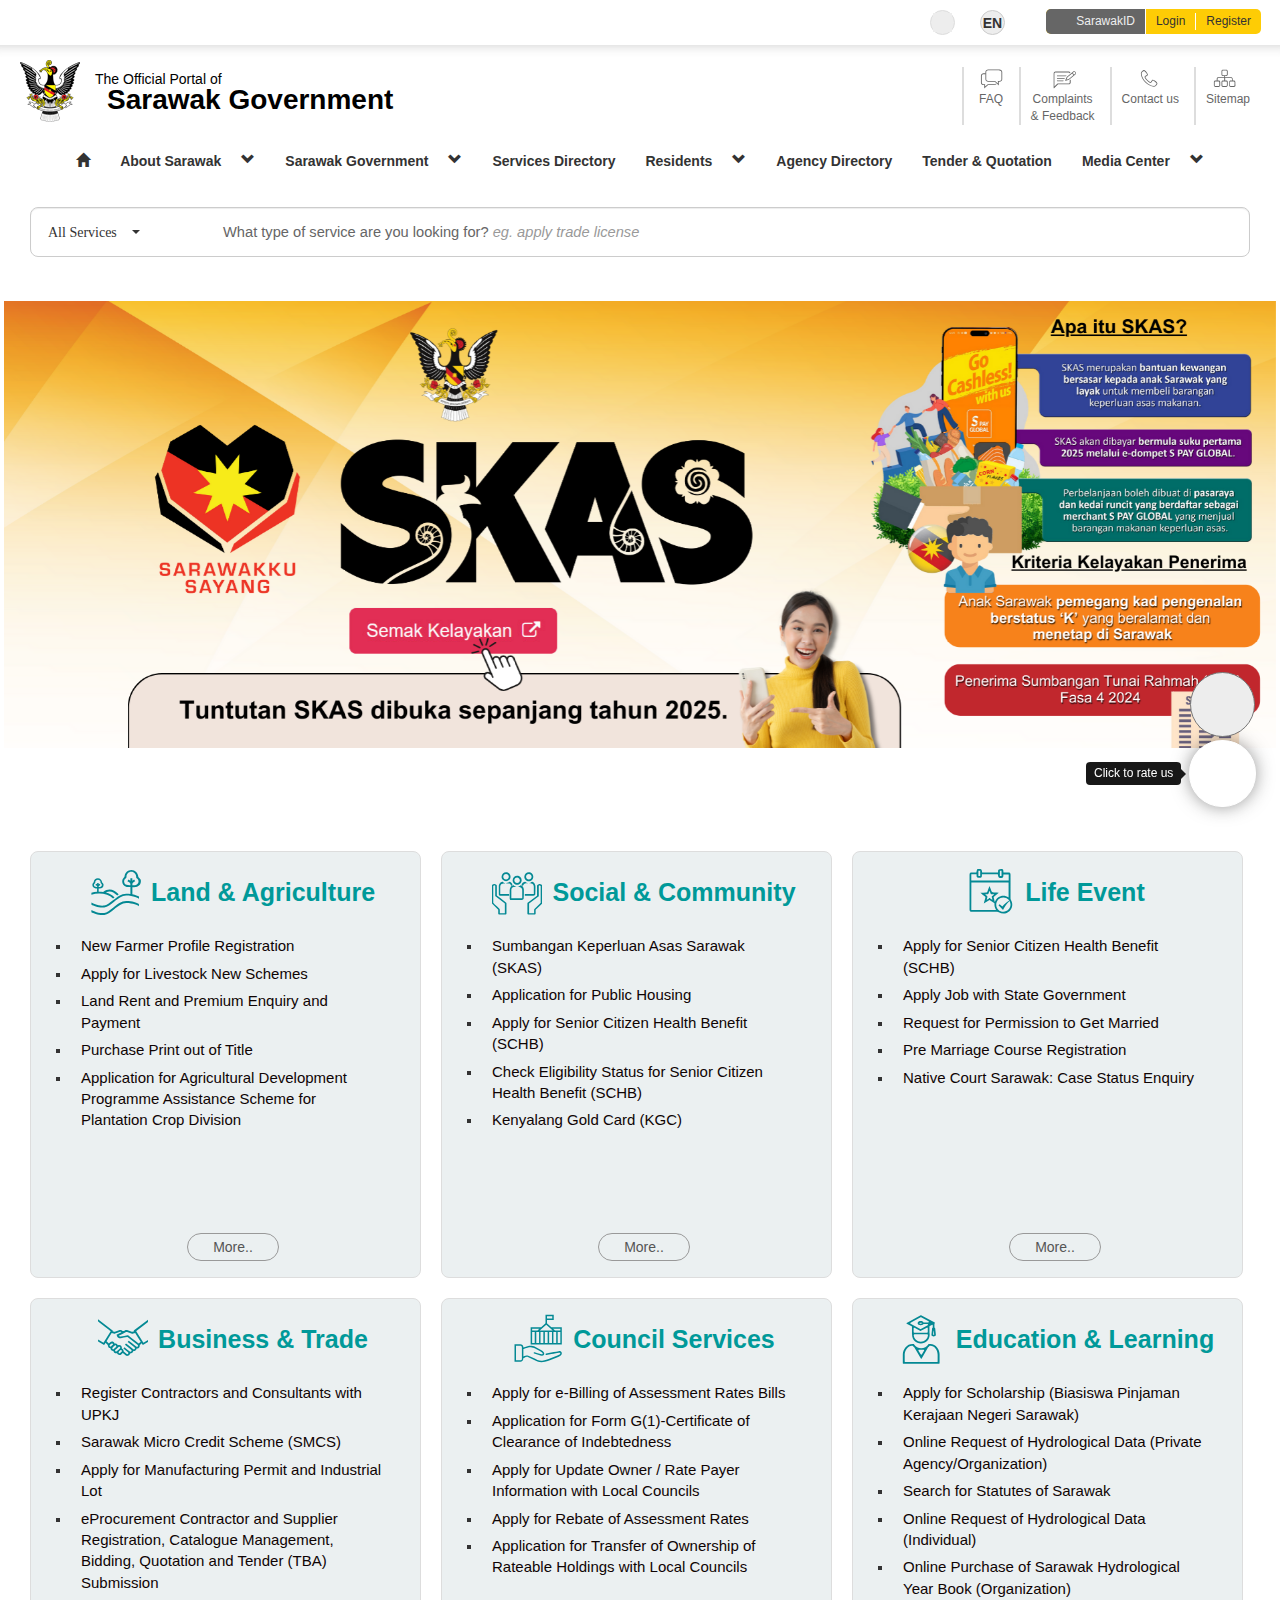
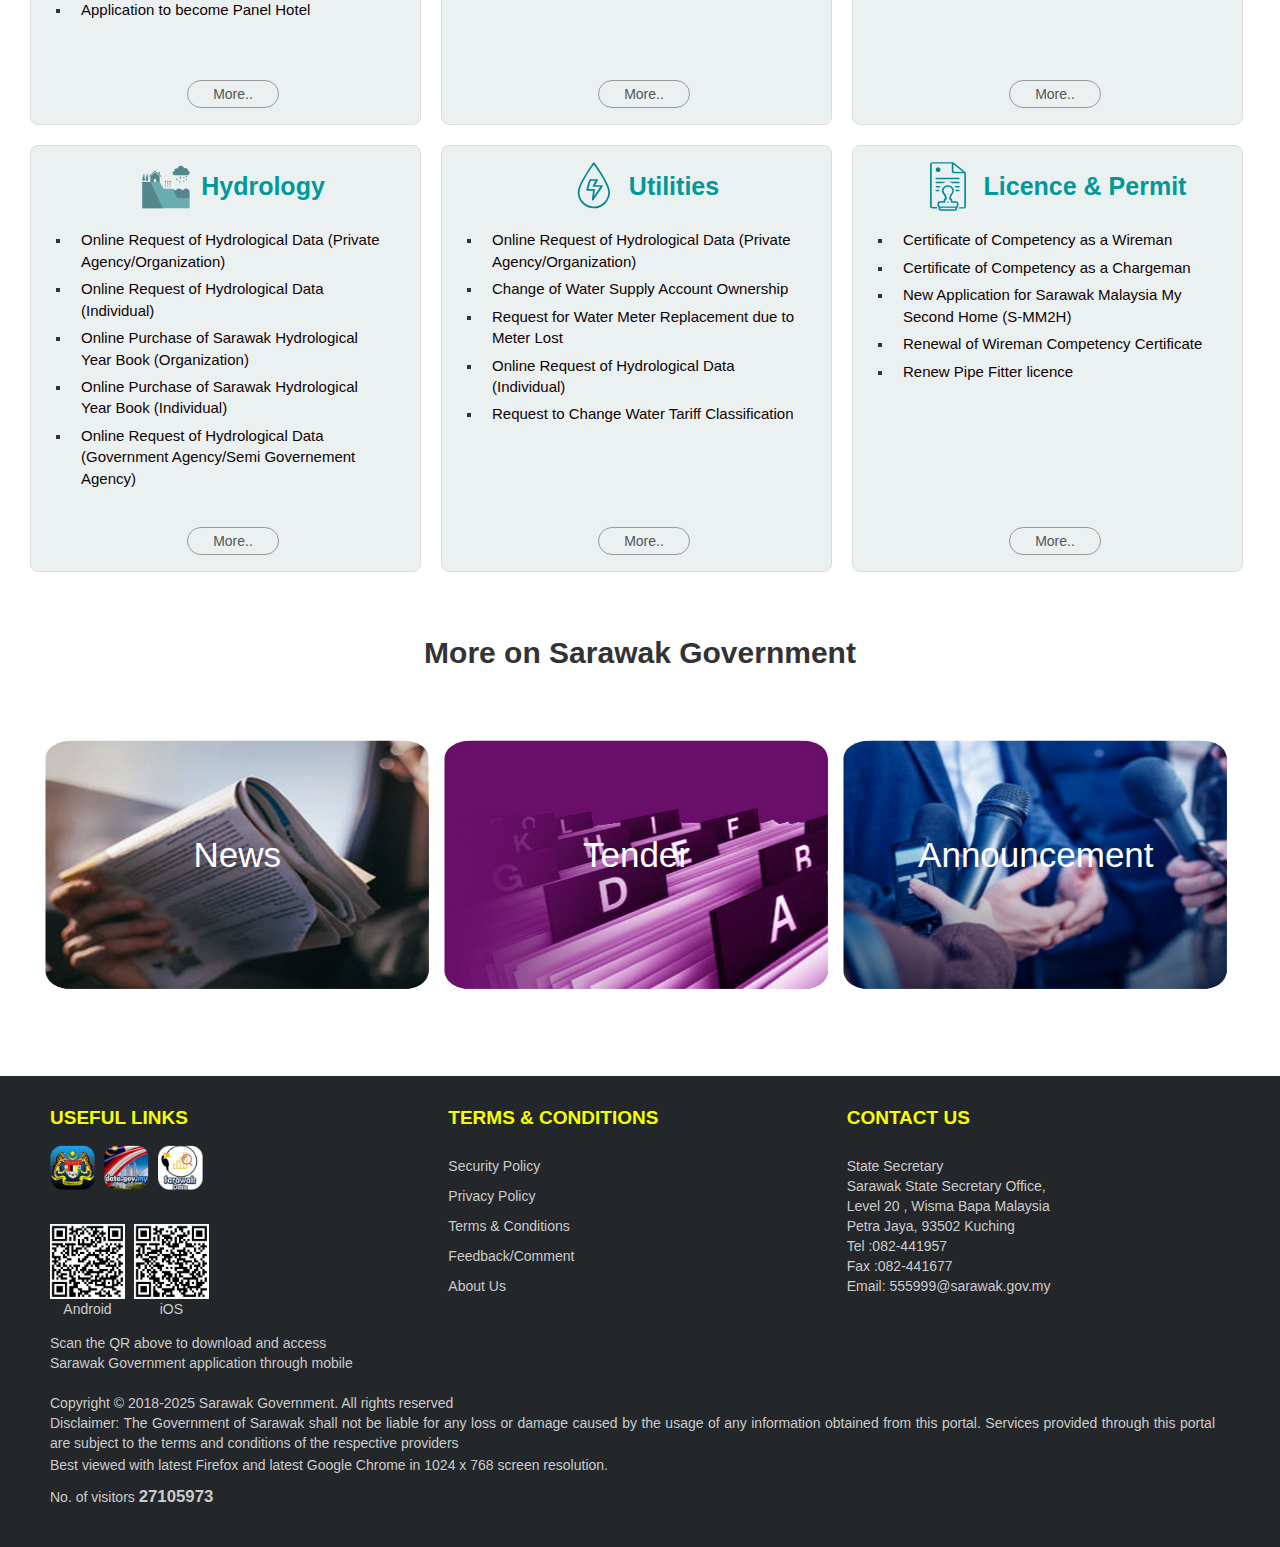
==== index.html @ d6923dab "Update index.html" ====
<!DOCTYPE html PUBLIC "-//W3C//DTD XHTML 1.0 Strict//EN" "http://www.w3.org/TR/xhtml1/DTD/xhtml1-strict.dtd">
<!-- saved from url=(0027)https://www.sarawak.gov.my/ -->
<html xmlns="http://www.w3.org/1999/xhtml" xml:lang="en_GB" lang="en_GB">

<head>
	<meta http-equiv="Content-Type" content="text/html; charset=UTF-8">
	<style type="text/css" media="print">
		.dropShadow {
			visibility: hidden;
		}
	</style>
	<script charset="utf-8" src="./skas_files/56316ef15c97a79880c3.js.download"
		crossorigin="anonymous"></script>
</head>

<body cz-shortcut-listen="true" data-new-gr-c-s-check-loaded="14.1216.0" data-gr-ext-installed=""><input type="hidden"
		value="en_GB" id="language_chat">


	<link rel="stylesheet" type="text/css" id="seg-dark-mode" href="https://www.sarawak.gov.my/">


	<meta name="viewport" content="width=device-width, initial-scale=1.0">
	<meta name="description"
		content="Sarawak Government Official Portal is a single gateway to access the Sarawak State Government information and the online services provided by the Sarawak State Government.">
	<meta name="title" content="The Official Portal of the Sarawak Government">
	<link rel="stylesheet" href="https://maxcdn.bootstrapcdn.com/bootstrap/3.4.1/css/bootstrap.min.css">
	<link rel="stylesheet" href="./skas_files/glyphicons.css">
	<link rel="stylesheet" href="./skas_files/glyphicons.css">
	<link rel="stylesheet" href="./skas_files/flaticon.css">
	<link rel="stylesheet" href="./skas_files/font-awesome.min.css">
	<link rel="SHORTCUT ICON" href="https://www.sarawak.gov.my/media/images/Banner/sarawak_crest_icon.ico">
	<title>The Official Portal of the Sarawak Government</title>
	<script type="text/javascript" crossorigin="anonymous" async=""
		src="./skas_files/index.js.download"></script>
	<script type="text/javascript"
		src="./skas_files/jquery-1.11.1.min.js.download"></script>
	<!--<script type="text/javascript" src="/moonlight/plugin/jquery/jquery-migrate-1.2.1.js"></script>-->

	<script>
		/* (function($) {
			$.fn.customFadeIn = function(speed, callback) {
				$(this).fadeIn(speed, function() {
					if(!$.support.opacity)
						$(this).get(0).style.removeAttribute('filter');
					if(callback != undefined)
						callback();
				});
			};
			$.fn.customFadeOut = function(speed, callback) {
				$(this).fadeOut(speed, function() {
					if(!$.support.opacity)
						$(this).get(0).style.removeAttribute('filter');
					if(callback != undefined)
						callback();
				});
			};
			$.fn.customFadeTo = function(speed,to,callback) {
				return this.animate({opacity: to}, speed, function() {
					if (to == 1 && jQuery.browser.msie)
						this.style.removeAttribute('filter');
					if (jQuery.isFunction(callback))
						callback();
				});
			};
		})(jQuery); */

		// Limit scope pollution from any deprecated API
		(function () {

			var matched, browser;

			// Use of jQuery.browser is frowned upon.
			// More details: http://api.jquery.com/jQuery.browser
			// jQuery.uaMatch maintained for back-compat
			jQuery.uaMatch = function (ua) {
				ua = ua.toLowerCase();

				var match = /(chrome)[ \/]([\w.]+)/.exec(ua) ||
					/(webkit)[ \/]([\w.]+)/.exec(ua) ||
					/(opera)(?:.*version|)[ \/]([\w.]+)/.exec(ua) ||
					/(msie) ([\w.]+)/.exec(ua) ||
					ua.indexOf("compatible") < 0 && /(mozilla)(?:.*? rv:([\w.]+)|)/.exec(ua) ||
					[];

				return {
					browser: match[1] || "",
					version: match[2] || "0"
				};
			};

			matched = jQuery.uaMatch(navigator.userAgent);
			browser = {};

			if (matched.browser) {
				browser[matched.browser] = true;
				browser.version = matched.version;
			}

			// Chrome is Webkit, but Webkit is also Safari.
			if (browser.chrome) {
				browser.webkit = true;
			} else if (browser.webkit) {
				browser.safari = true;
			}

			jQuery.browser = browser;

			jQuery.fn.live = function (types, data, fn) {
				// if ( oldLive ) {
				// return oldLive.apply( this, arguments );
				// }
				jQuery(this.context).on(types, this.selector, data, fn);
				return this;
			};

			jQuery.fn.toggle = function (fn, fn2) {

				// Don't mess with animation or css toggles
				if (!jQuery.isFunction(fn) || !jQuery.isFunction(fn2)) {
					return oldToggle.apply(this, arguments);
				}
				// migrateWarn("jQuery.fn.toggle(handler, handler...) is deprecated");

				// Save reference to arguments for access in closure
				var args = arguments,
					guid = fn.guid || jQuery.guid++,
					i = 0,
					toggler = function (event) {
						// Figure out which function to execute
						var lastToggle = (jQuery._data(this, "lastToggle" + fn.guid) || 0) % i;
						jQuery._data(this, "lastToggle" + fn.guid, lastToggle + 1);

						// Make sure that clicks stop
						event.preventDefault();

						// and execute the function
						return args[lastToggle].apply(this, arguments) || false;
					};

				// link all the functions, so any of them can unbind this click handler
				toggler.guid = guid;
				while (i < args.length) {
					args[i++].guid = guid;
				}

				return this.click(toggler);
			};

			$.fn.customFadeIn = function (speed, callback) {
				$(this).fadeIn(speed, function () {
					if (!$.support.opacity)
						$(this).get(0).style.removeAttribute('filter');
					if (callback != undefined)
						callback();
				});
			};
			$.fn.customFadeOut = function (speed, callback) {
				$(this).fadeOut(speed, function () {
					if (!$.support.opacity)
						$(this).get(0).style.removeAttribute('filter');
					if (callback != undefined)
						callback();
				});
			};
			$.fn.customFadeTo = function (speed, to, callback) {
				return this.animate({ opacity: to }, speed, function () {
					if (to == 1 && jQuery.browser.msie)
						this.style.removeAttribute('filter');
					if (jQuery.isFunction(callback))
						callback();
				});
			};


		})();


	</script>
	<link rel="stylesheet" type="text/css"
		href="./skas_files/bootstrap.min.css">
	<script type="text/javascript"
		src="./skas_files/bootstrap.min.js.download"></script>

	<link rel="stylesheet" type="text/css" href="./skas_files/share.css">
	<link rel="stylesheet" type="text/css" href="./skas_files/share_color.css">
	<link rel="stylesheet" type="text/css" href="./skas_files/module.css">
	<link rel="stylesheet" type="text/css"
		href="./skas_files/module_color.css">
	<script language="javascript" type="text/javascript"
		src="./skas_files/moonlight.js.download"></script>
	<link rel="stylesheet" href="./skas_files/jquery.ui.all.css">
	<script src="./skas_files/jquery.ui.core.js.download"></script>
	<script src="./skas_files/jquery.ui.widget.js.download"></script>
	<link rel="stylesheet" href="./skas_files/dhtmlwindow.css" type="text/css">
	<script type="text/javascript"
		src="./skas_files/dhtmlwindow.js.download"></script>
	<div id="dhtmlwindowholder"><span style="display:none">.</span></div>
	<script type="text/javascript"
		src="./skas_files/iscroll.js.download"></script>




	<style type="text/css" media="all">
		#wrapper {
			position: absolute;
			z-index: 1;
			top: 0px;
			bottom: 0px;
			left: 0;
			width: 100%;
			background: #aaa;
			overflow: auto;
			height: 100%;
		}

		#scroller {
			position: absolute;
			z-index: 1;
			/*-webkit-touch-callout:none;*/
			-webkit-tap-highlight-color: rgba(0, 0, 0, 0);
			width: 100%;
			padding: 0;
		}
	</style>


	<script language="javascript">
		dhtmlwindow.imagefiles[0] = "/moonlight/plugin/dhtmlwindow/windowfiles/vista_min.gif";
		dhtmlwindow.imagefiles[1] = "/moonlight/plugin/dhtmlwindow/windowfiles/vista_close.gif";
		dhtmlwindow.imagefiles[2] = "/moonlight/plugin/dhtmlwindow/windowfiles/vista_restore.gif";
		dhtmlwindow.imagefiles[3] = "/moonlight/plugin/dhtmlwindow/windowfiles/resize.gif";
		dhtmlwindow.imagefiles[4] = "/moonlight/plugin/dhtmlwindow/windowfiles/vista_min_highlight.gif";
		dhtmlwindow.imagefiles[5] = "/moonlight/plugin/dhtmlwindow/windowfiles/vista_close_highlight.gif";
		dhtmlwindow.imagefiles[6] = "/moonlight/plugin/dhtmlwindow/windowfiles/vista_restore_highlight.gif";


		// Add by Hii Ding Chen on 5/7/2011 to customise own onclose function
		function dhtml_close() { };

		function openNewDhtmlWindow(pURL_or_DivID, pTitle, pWidth, pHeight, pSetting, pWinType) {
			var vWinName = unescape(pTitle);
			pWidth = (pWidth == "") ? '600' : pWidth;
			pHeight = (pHeight == "") ? '200' : pHeight;
			pWinType = (pWinType == "") ? 'iframe' : pWinType;
			pSetting = (pSetting == "") ? 'width=' + pWidth + 'px,height=' + pHeight + 'px,left=200px,top=80px,resize=1,scrolling=1' : pSetting;
			mydhtmlwin = dhtmlwindow.open(vWinName, pWinType, pURL_or_DivID, pTitle, pSetting);
			mydhtmlwin.isResize(true);
			mydhtmlwin.isScrolling(true);
			mydhtmlwin.setSize(pWidth, pHeight);
			mydhtmlwin.moveTo('middle', 'middle');
			mydhtmlwin.onclose = function () {

				if (isFunction(dhtml_close)) {
					// Modified by Hii Ding Chen on 20-July-2012 to cancel the closing process
					result = dhtml_close();
					if (result === false) {
						return result;
					}
				}
				if (isFunction(grayOut)) {
					grayOut(false);
				}
				return 1;
			}

			// Add by Hii Ding Chen on 09-March-2012 to resize the gray out background when the window is resized.
			window.onresize = function () {
				if (isFunction(resizeDarkScreen)) {
					resizeDarkScreen();
				}
			}

			switch (pWinType.toLowerCase()) {
				case 'div':
					mydhtmlwin.onclose = function () {
						if (isFunction(dhtml_close)) {
							result = dhtml_close();
							if (result === false) {
								return result;
							}
						}
						if (isFunction(grayOut)) {
							grayOut(false);
						}
						originalDiv = document.getElementById(pURL_or_DivID);
						originalDiv.innerHTML = originalDiv.defaultHTML;

						switch (originalDiv.defaultStyleDisplayStatus) {
							case '':
								showItSimple(pURL_or_DivID);
								break;
							case 'block':
								showItSimple(pURL_or_DivID);
								break;
							case 'none':
								hideItSimple(pURL_or_DivID);
								break;
						}
						//showItSimple(pURL_or_DivID);
						return true;
					}
					break;
			}

			grayOut(true);
			//return mydhtmlwin;
		}

		function isFunction(a) {
			return typeof a == 'function';
		}
	</script>

	<!--
  ~ jquery.mb.components
  ~ Copyright (c) 2001-2010. Matteo Bicocchi (Pupunzi); Open lab srl, Firenze - Italy
  ~ email: info@pupunzi.com
  ~ site: http://pupunzi.com
  ~
  ~ Licences: MIT, GPL
  ~ http://www.opensource.org/licenses/mit-license.php
  ~ http://www.gnu.org/licenses/gpl.html
  -->

	<script type="text/javascript"
		src="./skas_files/jquery.timers.js.download"></script>
	<script type="text/javascript"
		src="./skas_files/jquery.dropshadow.js.download"></script>
	<script type="text/javascript"
		src="./skas_files/mbTooltip.js.download"></script>
	<link rel="stylesheet" type="text/css"
		href="./skas_files/mbTooltip.min.css" title="style1" media="screen">
	<script>
		function init_jquery_mb_tooltip() {
			if ($("[tips]").mbTooltip) {
				$("[tips]").mbTooltip({ // also $([domElement]).mbTooltip  >>  in this case only children element are involved
					opacity: 1,       //opacity
					wait: 1,           //before show
					imgPath: "/moonlight/plugin/jquery.mb.tooltip.1.6/images/",
					anchor: "parent", //"mouse", //"parent"  you can ancor the tooltip to the mouse position or at the bottom of the element
					timePerWord: 1000,
					mb_fade: 0,
					shadowLeft: 0,
					shadowTop: 0
				});
			}
		}
		$(document).ready(function () {
			init_jquery_mb_tooltip();
		});
	</script>
	<script language="javascript">
		var HTTP_PATH = "https://www.sarawak.gov.my/web/";
	</script>
	<script src="./skas_files/module.js.download"></script>
	<script language="javascript" type="text/javascript">
		function handleKeyPress(ptype, event) {
			//alert(ptype);
			var keyCode = event.keyCode ? event.keyCode : event.which ? event.which : event.charCode;
			switch (keyCode) {

			}
		}
	</script>

	<script language="javascript" type="text/javascript">
		function handleOnClick(pFieldName) {
			switch (pFieldName) {

			}
		}
	</script>

	<script language="javascript" type="text/javascript">
		function handleDateField(pDiv) {
			if (document.getElementById(pDiv)) {
				if (document.getElementById(pDiv).onclick) {
					document.getElementById(pDiv).onclick();
				} else {
					document.getElementById(pDiv).click()
				}
				if (document.getElementById(pDiv).value != '') {

				}
			}
		}
		function clearDateField(pFieldID) {
			if (document.getElementById(pFieldID)) {
				document.getElementById(pFieldID).value = '';
				hideItSimple(pFieldID + '_clear');
			}
			if (window.afterDateSelected) {
				y = m = d = e = '';
				gdCtrl = document.getElementById(pFieldID);
				afterDateSelected(y, m, d, e, gdCtrl);
			}
		}
	</script>
	<div style="clear:both;display:none;"></div>


	<!-- Global site tag (gtag.js) - Google Analytics -->
	<script async="" src="./skas_files/js"></script>
	<script>
		window.dataLayer = window.dataLayer || [];
		function gtag() { dataLayer.push(arguments); }
		gtag('js', new Date());

		gtag('config', 'G-5N615D10J2');
	</script>


	<!--<script type="text/javascript" src="/moonlight/plugin/jquery-fancybox/fancybox/jquery.mousewheel-3.0.4.pack.js"></script>-->

	<script type="text/javascript"
		src="./skas_files/jquery.fancybox-1.3.4.pack.js.download"></script>
	<link rel="stylesheet" type="text/css"
		href="./skas_files/jquery.fancybox-1.3.4.css" media="screen">
	<script type="text/javascript">
		$(document).ready(function () {
			$("a[rel=lightbox]").fancybox({
				'type': 'image',
				'transitionIn': 'elastic',
				'transitionOut': 'none',
				'titlePosition': 'inside',
				'titleFormat': function (title, currentArray, currentIndex, currentOpts) {
					if (title == '') {
						return '';
					} else {
						return '<span id="fancybox-title-inside">' + title + '</span>';
					}
				}
			});
		});
	</script>
	<script type="text/javascript"
		src="./skas_files/flowplayer-3.2.4.min.js.download"></script>
	<script>
		function initFlowPlayerAdvance(playerId) {
			flowplayer(playerId, "/moonlight/plugin/flowplayer/flowplayer-3.2.5.swf", {
				clip: {
					autoPlay: false,
					autoBuffering: false
				}
			});
		}

		function initFlowPlayerSimple(playerId) {
			flowplayer(playerId, "/moonlight/plugin/flowplayer/flowplayer-3.2.5.swf", {
				clip: {
					autoPlay: false,
					autoBuffering: false
				},
				plugins: {
					controls: {

						url: '/moonlight/plugin/flowplayer/flowplayer.controls-3.2.3.swf',
						/* you may want to remove the gradient */
						// backgroundGradient: 'none',

						// these buttons are visible
						all: false,
						scrubber: true,
						play: true,
						mute: true,
						fullscreen: true,

						// custom colors
						// bufferColor: '#333333',
						// progressColor: '#cc0000',
						// buttonColor: '#cc0000',
						// buttonOverColor: '#ff0000',

						// tooltip background color (since 3.1.0)
						// tooltipColor: '#cc0000',

						// custom dimension
						// height: 25,
						// width: 400,

						// setup auto hide
						autoHide: 'always'

						// a little more styling
						// width: '80%',
						// bottom: 5,
						// left: '50%',
						// borderRadius: 15
					}
				}

			});
		}

		function initFlowPlayerAudio(playerId) {

			flowplayer(playerId, "/moonlight/plugin/flowplayer/flowplayer-3.2.5.swf", {
				clip: {
					autoPlay: false,
					autoBuffering: false,
					provider: "audio"
				},

				plugins: {
					audio: { url: '/moonlight/plugin/flowplayer/flowplayer.audio-3.2.2.swf' },
					controls: {
						url: '/moonlight/plugin/flowplayer/flowplayer.controls-3.2.3.swf',
						all: false,
						scrubber: true,
						play: true,
						mute: true,
						fullscreen: true,
						autoHide: false
					}
				}
			});

		}
	</script>
	<link rel="stylesheet" type="text/css" href="./skas_files/responsive.css">
	<!--<script src="https://cdnjs.cloudflare.com/ajax/libs/jquery.transit/0.9.12/jquery.transit.min.js"></script>-->
	<script async="" src="./skas_files/transit.js.download"></script>
	<script async="" type="text/javascript"
		src="./skas_files/service_sarawak_plugin"></script>
	<script type="text/javascript" language="javascript">
		$(document).ready(function () {
			init_change_tab();
			/*Collapse*/
			vC = 1;
			vTotal = $(".col2 div .content").length;
			$(".col2 div .content").each(function () {
				if (vC > 1 && vC < vTotal) { //if 1st and last matched
					/* slide up the content if display is set to none by czwong */
					if ($(this).css('display') == "none") {
						$(this).slideUp('fast');
					}
				}
				vC++;
			});

			/*register onclick function to toggle expand/collapse*/
			vC = 1;
			vTotal = $(".col2 div .title").length;
			$(".col2 div .title").each(function () {
				$(this).css('cursor', 'pointer'); //move to css
				if (vC > 1 && vC < vTotal) { //if 1st and last matched

					/* Start modified by czwong to slideDown first if the content is hide */
					if ($(this).parent().find('.content').css('display') == 'none') {
						$(this).toggle(
							function () {
								$(this).parent().find('.content').slideDown('fast');
							},
							function () {
								$(this).parent().find('.content').slideUp('fast');
							}
						);
					} else {
						$(this).toggle(
							function () {
								$(this).parent().find('.content').slideUp('fast');
							},
							function () {
								$(this).parent().find('.content').slideDown('fast');
							}
						);
					}
					/* End modified by czwong to slideDown first if the content is hide */
				} else {

					/* Start modified by czwong to slideDown first if the content is hide */
					if ($(this).parent().find('.content').css('display') == 'none') {
						$(this).toggle(
							function () {
								$(this).parent().find('.content').slideDown('fast');
							},
							function () {
								$(this).parent().find('.content').slideUp('fast');
							}
						);
					} else {
						$(this).toggle(
							function () {
								$(this).parent().find('.content').slideUp('fast');
							},
							function () {
								$(this).parent().find('.content').slideDown('fast');
							}
						);
					}
					/* End modified by czwong to slideDown first if the content is hide */
				}
				vC++;
			});

			/*slide animation*/
			function slideanimation(height) {
				if (!height) {
					// default 700
					height = 850;
				}
				// hardcode //
				height = 600;

				/*$(".slideanim").each(function(){
				  var pos = $(this).offset().top;
				  height1=height+200;
				  //default 600
				  var winTop = $(window).scrollTop();
					if (pos > winTop + height1) {
					  $(this).removeClass("slide");
					}
				});*/
				/**********************************************/
				if (!navigator.userAgent.match(/(Android|iPod|iPhone|iPad|BlackBerry|IEMobile|Opera Mini)/) || $('body[data-responsive="0"]').length > 0) {
					var $animationEasing = 'easeOutSine';
					var $animationDuration = '650';

					$('.heading-line').each(function (i) {
						var pos = $(this).offset().top;
						//default 600
						var winTop = $(window).scrollTop();
						if (pos < winTop + height) {
							$(this).find('> div').delay(i * 70).transition({
								'y': '0px'
							}, $animationDuration, $animationEasing);
						}

					});

					$(this).addClass('animated-in');

				} else {
					$('.heading-line').each(function (i) {
						$(this).find('> div').transition({
							'y': '0px'
						}, $animationDuration, $animationEasing);
					});
				}
				/**********************************************/
				$(".slideanim").each(function () {
					var pos = $(this).offset().top;
					//default 600
					var winTop = $(window).scrollTop();
					if (pos < winTop + height) {
						$(this).addClass("slide");
					}
				});
			}
			slideanimation(800);
			$(window).scroll(function () {
				slideanimation();
			});



			if (getCookie('seg_dark_mode') != '') {


				document.querySelector("link[id='seg-dark-mode']").href = "https://www.sarawak.gov.my/web/web/web/dark.css";

			}




		})


	</script>

	<!-- Google tag (gtag.js) -->
	<script src="./skas_files/js(1)"></script>
	<script>
		if (!window.dataLayer || !window.dataLayer.filter(item => (item[0] == 'config' && item[1] == 'G-KBFGR823Q6')).length) {

			window.dataLayer = window.dataLayer || [];
			function gtag() { dataLayer.push(arguments); }
			gtag('js', new Date());

			gtag('config', 'G-KBFGR823Q6');

			window.analyticsInitiated = true;
		}
	</script>


	<style>
		.nectar-split-heading .heading-line {
			display: block;
			overflow: hidden;
			position: relative
		}

		.nectar-split-heading .heading-line>div {
			display: block;
			transform: translateY(200%);
			-webkit-transform: translateY(200%)
		}

		/****************temp****************/

		.width-control {
			max-width: 1280px;
			margin: 0 auto;
			padding: 0 25px;
		}

		.displayNone {
			display: none !important;
		}

		/*topheader*/
		.topheader {
			display: none;
			margin-bottom: 15px;
		}

		.topheader-left {
			flex-grow: 1;
		}

		.topheader-right {
			display: -webkit-box;
			/* OLD - iOS 6-, Safari 3.1-6 */
			display: -moz-box;
			/* OLD - Firefox 19- (buggy but mostly works) */
			display: -ms-flexbox;
			/* TWEENER - IE 10 */
			display: -webkit-flex;
			/* NEW - Chrome */
			display: flex;
		}

		#language .form-inline {
			margin: 0;
		}

		#language a {
			/*text-decoration:underline;*/
			padding: 0 5px;
			font-family: Arial;
			font-weight: Normal;
			font-size: 13px;
			Color: #66666;
		}

		#language a.selected {
			font-family: Arial;
			font-weight: Bold;
			font-size: 13px;
			color: #000000;
		}

		#sarawak-id-banner {
			background: #333;
			padding: 0px 10px 4px 10px;
			border-radius: 2px;
			margin-left: 5px;
		}

		#sarawak-id-banner img {
			height: 16px;
			vertical-align: middle;
		}



		#footer {
			/*background:#222;*/
			background-color: #343d47;
			color: #fff;
			/*color: #999ea3!important;*/
			font-weight: 600;
			text-transform: uppercase;
		}

		#footer .box-left {
			padding-top: 15px;
			padding-bottom: 15px;
		}

		#footer .box-right {
			border-top: 1px solid #333;
			padding-top: 15px;
			padding-bottom: 15px;
		}

		#footer a {
			color: #017BA7;
		}

		#photoslider {
			margin-bottom: 30px;
		}

		#photoslider .photoslider-imgwrapper img {
			display: none;
		}

		#photoslider .photoslider-imgwrapper img:nth-child(1) {
			display: block;
		}

		.flex-direction-nav a {
			height: 60px !important;
		}

		/*color overwrite*/
		.btn-primary {
			background-color: #333;
			border-color: #333;
		}

		/*responsive*/
		/*@media all and (min-width: 1280px) {*/
		@media all and (min-width: 1000px) {
			#webmenu {
				display: block;
			}

			.mobile-menu-icon {
				display: none !important;
			}

			#header {
				/*padding-top:15px;*/
				/*padding-bottom:15px;*/
				background: transparent;
				color: inherit;
				box-shadow: none;
			}

			#header .header-wrapper,
			#header .header-right,
			#header .header-left {
				flex-flow: row wrap;
			}

			#header .header-right,
			#header .header-left {
				font-size: 1.4em;
			}

			#header a {
				/*color:inherit;*/
			}

			#header .header-icon img {
				width: 60px;
			}

			#sarawak-id-banner a {
				color: #ffffff;
			}

			#header .web-search-input {
				display: flex;
				width: 70%;
				max-width: 420px;
			}

			#header .mobile-search-icon {
				display: none;
			}

			#header .mobile-setting-icon {
				display: none;
			}

			#search,
			#menu,
			#setting {
				display: none;
			}

			.topheader {
				display: -webkit-box;
				/* OLD - iOS 6-, Safari 3.1-6 */
				display: -moz-box;
				/* OLD - Firefox 19- (buggy but mostly works) */
				display: -ms-flexbox;
				/* TWEENER - IE 10 */
				display: -webkit-flex;
				/* NEW - Chrome */
				display: flex;
				width: 100%;
				justify-content: flex-end;
				/*height:30px;*/
			}

			#header .header-right {
				font-size: 1em;
			}
		}

		@media all and (min-width: 800px) {
			.box .box-item-list {
				display: -webkit-box;
				/* OLD - iOS 6-, Safari 3.1-6 */
				display: -moz-box;
				/* OLD - Firefox 19- (buggy but mostly works) */
				display: -ms-flexbox;
				/* TWEENER - IE 10 */
				display: -webkit-flex;
				/* NEW - Chrome */
				display: flex;
				flex-flow: row wrap;
				justify-content: space-between;
			}

			.box .box-item {
				width: 18%;
			}

			.box-style-1 {
				display: -webkit-box;
				/* OLD - iOS 6-, Safari 3.1-6 */
				display: -moz-box;
				/* OLD - Firefox 19- (buggy but mostly works) */
				display: -ms-flexbox;
				/* TWEENER - IE 10 */
				display: -webkit-flex;
				/* NEW - Chrome */
				display: flex;
			}

			.box-style-1 {
				flex-flow: row nowrap;
			}

			.box-style-1 .box-left {
				padding-right: 15px;
				width: 100%;
			}

			#footer .box-right {
				border-top: 0;
			}
		}

		/* ==============================
	   21. fact section styles
	   ============================== */
		.fact-counter-section {
			padding-top: 26px;
			padding-bottom: 80px;
		}

		.fact-counter-section .container {
			border: 1px solid #F4F4F4;
		}

		.single-fact-counter {
			padding: 59px 33px;
			border-right: 1px solid #F4F4F4;
			margin-left: -15px;
			margin-right: -15px;
		}

		.single-fact-counter .text-box {
			float: left;
		}

		.single-fact-counter .text-box .number {
			font-size: 36px;
			color: #000;
			font-weight: bold;
		}

		.single-fact-counter .text-box p {
			color: #9E9E9E;
			font-weight: 500;
			font-size: 16px;
			margin: 0;
		}

		.single-fact-counter .icon-box {
			width: 65px;
			float: right;
		}

		.single-fact-counter .icon-box i {
			font-size: 64px;
			color: #CC0000;
			display: block;
			/*margin-top: 10px;*/
			top: -10px;
		}

		/*.menu_background{
		background-color: #000000;
		border-bottom: 1px solid #999999;
		min-height: 50px;

		font-size: 15px;
		font-family: Arial;
		color:#FFF;
	}*/

		ul.megamenu2.frt_menu2 {
			background: #000000;
			min-height: 50px;
		}

		ul.frt_menu2 li:first-child {
			border-left: 1px solid #999999;
		}

		ul.frt_menu2 li {
			border-right: 1px solid #999999;
		}

		ul.frt_menu2 a.mm-item-link:link,
		ul.frt_menu2 a.mm-item-link:visited {
			color: #ffffff;
			min-height: 50px;
			padding-top: 13px;
		}

		ul.frt_menu2 a.mm-item-link.mm-item-link-hover {
			color: #000000;
		}

		.btn-sarawak-id {
			/*padding:0;
		padding-left:5px;
		padding-right:5px;*/
			background: #fecc05;
			border: 0;
			color: black;
			margin-left: 15px;
			line-height: 1px;
			font-weight: bold;
			line-height: 2.3;
		}

		.vertical-align {
			display: flex;
			align-items: center;
		}

		.t_row {
			display: flex;
			flex-flow: row wrap;
		}

		.no_margin {
			margin: 0;
		}

		.vertical_after_separator:after {
			display: block;
			content: "";
			height: 5px;
			background-image: url('http://10.18.4.52/projects/mseg/branches/v2/media/images/v2/image_divider02.png');
		}

		.content_padding {
			padding-top: 25px;
			padding-bottom: 25px;
		}

		.width-control-header {
			background-color: #fff;
			padding: 10px 0px;
			/*padding: 20px 30px;*/
		}

		.width-control-menu {
			background-color: #fff;
			border-bottom: 1px solid #d7d7d7;
			padding: 0 50px 0;
		}

		/*#header {
		padding-bottom:0;
	}*/
		.tophr {
			background: #fff;
			height: 12px;
			border: 0;
			box-shadow: inset 0 12px 12px -12px rgba(153, 153, 153, 0.5);

		}

		.tophr:before {
			display: none;
		}

		.top-bar-darkmode {
			width: 100%;
			height: 45px;
			background-color: #212121;
			position: absolute;
			top: -5px;
			display: none;
		}

		@media (min-width: 500px) {
			.modal-dialog-custom {
				margin: 11% 11%;
				width: 79%;
				height: 53%;
			}

			.modal-content {
				height: 100%;

			}
		}

		@media (min-width: 700px) {
			.modal-dialog-custom {
				margin: 11% 33%;
				width: 32%;
				height: 45%;
			}

			.modal-content {
				height: 100%;

			}

			.lan_berambeh_content {
				height: unset;
			}
		}
	</style>
	<div id="content" class=" width-control-header" style="padding-top: 5px">
		<div class="top-bar-darkmode"></div>
		<!-- Start width control-->
		<!-- header -->
		<div id="header" style="padding-top: 20px">
			<div id="divDisabledAjaxError" style="display:none">
				<div id="divAjaxError" class="nowLoading" style="display:none">
					<table width="100%" cellpadding="1" cellspacing="0" border="0">
						<tbody>
							<tr>
								<td align="right"><img
										src="./skas_files/warning.gif"
										alt="warning icon" style="vertical-align:middle;"></td>
								<td><strong>AJAX Error</strong><br>Sorry, failed to load required information. Please
									contact your system administrator.</td>
								<td width="1%" valign="top">
									<a href="javascript:hideItSimple(&#39;divAjaxError&#39;)">
										<img src="./skas_files/close.png"
											alt="close icon" style="vertical-align:middle;">
									</a>
								</td>
							</tr>
							<tr>
								<td colspan="3" align="right" valugb="bottom">
									<a href="javascript:hideItSimple(&#39;divAjaxError&#39;)">Close</a>
								</td>
							</tr>
						</tbody>
					</table>
				</div>
			</div>
			<div id="divLoading" class="nowLoading" style="display:none">
				<table width="100%" cellpadding="0" cellspacing="0" border="0">
					<tbody>
						<tr>
							<td align="right"><img
									src="./skas_files/loading.gif"
									alt="loading icon" style="vertical-align:middle;"></td>
							<td>&nbsp;&nbsp;&nbsp;&nbsp;Loading.....</td>
						</tr>
					</tbody>
				</table>
			</div>


			<style>
				.nowLoading {
					color: #333;
					display: none;
					position: absolute;
					top: 30%;
					left: 35%;
					width: 240px;
					height: 95px;
					padding: 10px;
					border: 1px solid #D1CAA3;
					background-color: #F9F2AA;
					text-align: center;
					overflow: auto;
					z-index: 8080;
					filter: progid:DXImageTransform.Microsoft.Shadow(color=gray, direction=135, Strength=5), alpha(opacity=90);
					-moz-opacity: .09;
					opacity: .90;
				}
			</style>
			<script src="./skas_files/jquery.megamenu.js.download"
				type="text/javascript"></script>
			<script src="./skas_files/jquery.verticalmenu.js.download"
				type="text/javascript"></script>

			<script type="text/javascript" language="javascript">
				$(document).ready(function () {
					jQuery(".megamenu").megamenu();
					jQuery(".verticalmenu").verticalmenu();
				});

				function initMegamenu(p_id) {
					jQuery("." + p_id).megamenu();
				}
			</script>
			<hr class="tophr" style="">
			<div class="width-control-header">
				<div class="row vertical-align"
					style="margin-top: -60px; padding-left: 20px;padding-top: 10px;margin-right: 0px">
					<div class="col-md-6">

						<div class="t_row img_rotate" style="position: relative;top: 10px">
							<div class="t_col">
								<a href="https://www.sarawak.gov.my/">
									<span class="flip-glow"></span>
									<img class="img_load_sik_pusing_gik" style="width:60px;" alt="Sarawak Crest"
										src="./skas_files/sarawak.png"></a>
							</div>
							<div class="t_col" style="padding-top:9px;">
								<a href="https://www.sarawak.gov.my/"><span class="flip-glow" style="color: black">The
										Official Portal of</span>
									<div class="swk_gov_txt"
										style="font-weight:bold;font-size:28px;line-height:0.8em;color: black">Sarawak
										Government</div>
								</a>
							</div>
							<!--
	<div class="t_col" style="padding-top:9px; margin-top:-24px;">
		<img id="celebration_event" style="padding-top: 0px; width: auto; position:absolute;" alt="Hari Raya Aidilfitri Logo" src="https://www.sarawak.gov.my/media/images/Banner/image_seg_header_gawai.png">
	</div>
  -->
						</div>

						<style>
							.col-md-6 {
								padding-top: 0px;
							}

							.t_col {
								padding-right: 15px;
							}

							.img_load_sik_pusing_gik {
								jangan: pusing;
							}

							/*.flip-glow{
	content: "";
	position: absolute;
	top: 0px;
	left: 0px;
	width: 100%;
	height: 100%;
	max-width: 0;
	background: #fff;
	opacity: 0.4;
	filter: alpha(opacity=40);
	-webkit-transition: none;
	-ms-transition: none;
	-o-transition: none;
	transition: none;
}
a:hover .flip-glow {
	max-width: 100%;
	background: #fff;
	opacity: 0;
	filter: alpha(opacity=0);
	-webkit-transition: all 0.8s ease-out;
	-ms-transition: all 0.8s ease-out;
	-o-transition: all 0.8s ease-out;
	transition: all 0.8s ease-out;
}*/

							img {
								overflow: hidden;

							}

							.img_rotate:hover img {
								transform: rotateY(720deg);
							}

							.img_load_flip {
								-webkit-animation: flipbanner 1s;
								animation: flipbanner 1s;
							}

							@-webkit-keyframes flipbanner {
								from {
									transform: rotateY(720deg)
								}

								to {
									transform: rotateY(0deg)
								}
							}

							@keyframes flipbanner {
								from {
									transform: rotateY(720deg)
								}

								to {
									transform: rotateY(0deg)
								}
							}
						</style>
					</div>
					<div class="col-md-6">
						<div class="topheader">
						</div>
						<div class="topheader">

							<style>
								.swkheader-darkmode-button {
									background: #ededed;
									height: 1.8em;
									width: 1.8em;
									border-radius: 50%;
									z-index: 2;
									cursor: pointer;
									display: flex;
									align-items: center;
									border: 1px solid #ddd;
								}

								.swkheader-website .swkheader-row .swkheader-button-div .swkheader-lang-button,
								.swkheader-system-website .swkheader-system-row .swkheader-system-button-div .swkheader-lang-button {
									width: 1em;
									height: 1em;
								}

								.swkheader-button-div,
								.swkheader-system-button-div {
									position: relative;
									margin-top: auto;
									margin-bottom: auto;
									color: #222;
								}

								.swkheader,
								.swkheader-row,
								.swkheader-center,
								.swkheader-button,
								.swkheader-button>a,
								.swkheader-button>div>a,
								.swkheader-system,
								.swkheader-system-row,
								.swkheader-system-center,
								.swkheader-system-button,
								.swkheader-system-button>a,
								.swkheader-system-button>div>a {
									display: -webkit-box;
									display: -moz-box;
									display: -ms-flexbox;
									display: -webkit-flex;
									display: flex;
									flex-flow: row wrap;
									box-sizing: border-box;
								}

								.swkheader-system-button>div>a {
									color: inherit;
									text-decoration: none;
									align-items: center;
								}

								.swkheader,
								.swkheader-row,
								.swkheader-center,
								.swkheader-button,
								.swkheader-button>a,
								.swkheader-button>div>a,
								.swkheader-system,
								.swkheader-system-row,
								.swkheader-system-center,
								.swkheader-system-button,
								.swkheader-system-button>a,
								.swkheader-system-button>div>a {
									display: -webkit-box;
									display: -moz-box;
									display: -ms-flexbox;
									display: -webkit-flex;
									display: flex;
									flex-flow: row wrap;
									box-sizing: border-box;
								}

								a,
								a:active,
								a:focus,
								a:hover,
								a:visited {
									text-decoration: none !important;
									outline: none !important;
									background-color: transparent;
								}

								.swkheader-lang-button {
									border: solid 1px #ccc;
									background: #ededed;
									height: 2.9em;
									width: 2.9em;
									border-radius: 50%;
									z-index: 2;
									cursor: pointer;
									display: flex;
									align-items: center;
								}

								.swkheader-lang-span {
									color: #333;
									font-size: 0.8em;
									font-weight: bold;
									text-align: center;
									width: 100%;
								}

								.swkheader-lang-span {
									font-size: 0.9em;
								}

								ul.sso-bar-ul {
									max-height: 0;
									padding: 0;
									list-style-type: none;
									background: #fff;
									box-shadow: 0 0 1px rgba(0, 0, 0, .3);
									position: absolute;
									min-width: 100%;
									display: none;
									max-height: 300px;
									-moz-border-radius: 2px;
									-webkit-border-radius: 2px;
									-webkit-box-shadow: 0 1px 3px rgba(0, 0, 0, 0.12), 0 1px 2px rgba(0, 0, 0, 0.24);
									-moz-box-shadow: 0 1px 3px rgba(0, 0, 0, 0.12), 0 1px 2px rgba(0, 0, 0, 0.24);
									box-shadow: 0 1px 3px rgba(0, 0, 0, 0.12), 0 1px 2px rgba(0, 0, 0, 0.24);
									margin-top: 8px;
									z-index: 6;
									right: 0;
								}

								.sso-bar-lang-ul {
									margin-top: 10px !important;
									/* display: none; */
									width: 150px;
									right: 0px;
									top: 26px;
									margin-top: 1em !important;
								}

								ul.sso-bar-ul li a:hover {
									background: #0180B0;
									color: #fff;
								}

								ul.sso-bar-ul li a {

									display: block;
									padding-left: 8px;
									padding-right: 8px;
									padding-top: 6px;
									padding-bottom: 6px;
									color: #444;
									text-decoration: none;
									white-space: nowrap;
									font-size: 14px !important;

								}

								ul,
								menu,
								dir {
									display: block;
									list-style-type: disc;
									margin-block-start: 1em;
									margin-block-end: 1em;
									margin-inline-start: 0px;
									margin-inline-end: 0px;
									padding-inline-start: 40px;
								}

								li {
									display: list-item;
									text-align: -webkit-match-parent;
								}

								.swkheader-darkmode-span {
									background: #ededed url(https://www.sarawak.gov.my//media/images/dm.png) no-repeat center;
									width: 19px;
									height: 19px;
									margin: auto;
									justify-self: center;
								}

								.nav-link {
									display: block !important;
									padding: 1rem 1rem !important;
								}

								.dropdown-menu {
									padding: 5px 0;
									min-width: 200px;
								}

								.dropdown-menu>a {
									padding: 0.75rem 1.5rem !important;
								}

								.dropdown-menu>a:hover {
									color: #fff !important;
									background: #0180B0;
								}

								.dropdown-item {
									display: block;
									width: 100%;
									padding: 0.75rem 1.5rem !important;
								}

								A,
								A:link,
								A:visited {
									color: #555;
								}

								ul.swkid-plugin-ul li div {
									line-height: 1.5;
								}
							</style>



							<div class="swkheader-system-right"
								style="padding-left:15px;position: absolute;padding-right: 4px;top: -28px">
								<div class="swkheader-system-button" style="">

									<div splwpk-w3c="splwpk-w3c" class="swkheader-system-button-div"
										style="padding-right: 10px;position: absolute; right: 300px;top:1px">
										<div id="dstch" class="swkheader-darkmode-button" alt="dark"
											title="dark mode switch" style=""><span id="darkmode-notification"
												onclick="mode_switch()" class="swkheader-darkmode-span"></span></div>
									</div>
									<div id="swkid_plugin">
									</div>
								</div>
							</div>




							<script type="text/javascript">
								function mode_switch() {
									var sd_mawek = document.getElementById('seg-dark-mode');
									var dstch = document.getElementById('dstch');
									if (sd_mawek.href == 'https://www.sarawak.gov.my/web/web/web/dark.css') {
										setCookie('seg_dark_mode', '', '');
										//document.querySelector("link[id='seg-dark-mode']").href = "";
										sd_mawek.href = "";
										dstch.title = 'Into the dark';
									} else {
										dstch.title = 'Into the light';
										// document.body.style.backgroundColor = "black";
										// document.hr.style.background = "black";
										var vCookieName = "6b1659ab8b0501f0d492c80921b0803d_darkmode";
										vTodaysDate = new Date();
										vTodaysDate.setDate(62);
										vExpire = vTodaysDate.toGMTString();
										setCookie('seg_dark_mode', vCookieName, vExpire);
										document.querySelector("link[id='seg-dark-mode']").href = "https://www.sarawak.gov.my/web/web/web/dark.css";
									}
								}
							</script>

							<style>
								.swkheader-lang-button {
									background: #ededed;
									height: 1.8em;
									width: 1.8em;
									border-radius: 50%;
									z-index: 2;
									cursor: pointer;
									display: flex;
									align-items: center;
								}

								.swkheader-website .swkheader-row .swkheader-button-div .swkheader-lang-button,
								.swkheader-system-website .swkheader-system-row .swkheader-system-button-div .swkheader-lang-button {
									width: 1em;
									height: 1em;
								}

								.swkheader-button-div,
								.swkheader-system-button-div {
									position: relative;
									margin-top: auto;
									margin-bottom: auto;
									color: #222;
								}

								.swkheader,
								.swkheader-row,
								.swkheader-center,
								.swkheader-button,
								.swkheader-button>a,
								.swkheader-button>div>a,
								.swkheader-system,
								.swkheader-system-row,
								.swkheader-system-center,
								.swkheader-system-button,
								.swkheader-system-button>a,
								.swkheader-system-button>div>a {
									display: -webkit-box;
									display: -moz-box;
									display: -ms-flexbox;
									display: -webkit-flex;
									display: flex;
									flex-flow: row wrap;
									box-sizing: border-box;
								}

								.swkheader-system-button>div>a {
									color: inherit;
									text-decoration: none;
									align-items: center;
								}

								.swkheader,
								.swkheader-row,
								.swkheader-center,
								.swkheader-button,
								.swkheader-button>a,
								.swkheader-button>div>a,
								.swkheader-system,
								.swkheader-system-row,
								.swkheader-system-center,
								.swkheader-system-button,
								.swkheader-system-button>a,
								.swkheader-system-button>div>a {
									display: -webkit-box;
									display: -moz-box;
									display: -ms-flexbox;
									display: -webkit-flex;
									display: flex;
									flex-flow: row wrap;
									box-sizing: border-box;
								}

								a,
								a:active,
								a:focus,
								a:hover,
								a:visited {
									text-decoration: none !important;
									outline: none !important;
									background-color: transparent;
								}

								.swkheader-lang-button {
									border: solid 1px #ccc;
									background: #ededed;
									height: 1.8em;
									width: 1.8em;
									border-radius: 50%;
									z-index: 2;
									cursor: pointer;
									display: flex;
									align-items: center;
								}

								.swkheader-lang-span {
									color: #333;
									font-size: 1.0em;
									font-weight: bold;
									text-align: center;
									width: 100%;
								}

								.swkheader-lang-span {
									font-size: 1.0em;
								}

								ul.sso-bar-ul {
									max-height: 0;
									padding: 0;
									list-style-type: none;
									background: #fff;
									box-shadow: 0 0 1px rgba(0, 0, 0, .3);
									position: absolute;
									min-width: 100%;
									display: none;
									max-height: 300px;
									-moz-border-radius: 2px;
									-webkit-border-radius: 2px;
									-webkit-box-shadow: 0 1px 3px rgba(0, 0, 0, 0.12), 0 1px 2px rgba(0, 0, 0, 0.24);
									-moz-box-shadow: 0 1px 3px rgba(0, 0, 0, 0.12), 0 1px 2px rgba(0, 0, 0, 0.24);
									box-shadow: 0 1px 3px rgba(0, 0, 0, 0.12), 0 1px 2px rgba(0, 0, 0, 0.24);
									margin-top: 8px;
									z-index: 6;
									right: 0;
								}

								.sso-bar-lang-ul {
									margin-top: 10px !important;
									/* display: none; */
									width: 150px;
									right: 0px;
									top: 26px;
									margin-top: 1em !important;
								}

								ul.sso-bar-ul li a:hover {
									background: #0180B0;
									color: #fff;
								}

								ul.sso-bar-ul li a {

									display: block;
									padding-left: 8px;
									padding-right: 8px;
									padding-top: 6px;
									padding-bottom: 6px;
									color: #444;
									text-decoration: none;
									white-space: nowrap;
									font-size: 14px !important;

								}

								ul,
								menu,
								dir {
									display: block;
									list-style-type: disc;
									margin-block-start: 1em;
									margin-block-end: 1em;
									margin-inline-start: 0px;
									margin-inline-end: 0px;
									padding-inline-start: 40px;
								}

								li {
									display: list-item;
									text-align: -webkit-match-parent;
								}
							</style>
							<!-- 	<div id="language">
								<form class="form-inline">
									<span class="mr-sm-1">Language</span>
									<a  href="https://www.sarawak.gov.my/web/share/set_lang/bm">BM</a>
									<span>|</span>
									<a class="selected " href="https://www.sarawak.gov.my/web/share/set_lang/en">EN</a>
								</form>
							</div> -->

							<div class="swkheader-system-right"
								style="padding-left:15px;width:1000px;position: absolute;top: -35px;">
								<div class="swkheader-system-button">
									<div class="swkheader-system-button-div"
										style="position: absolute;right: 260px;top: 8px;">
										<a splwpk-multilang="splwpk-multilang" title="Language"
											href="javascript:language_onclick();">
											<div class="swkheader-lang-button" "=""><span id=" lang-notification"
												class="swkheader-lang-span">EN</span></div>
										</a>
										<ul id="sso-bar-lang-ul" class="sso-bar-ul sso-bar-lang-ul">
											<li>
												<a href="https://www.sarawak.gov.my/web/share/set_lang/?lang=bm"><span
														class="fa fa-language" aria-hidden="true"></span> Bahasa
													Malaysia</a>
											</li>
											<li>
												<a href="https://www.sarawak.gov.my/web/share/set_lang/?lang=en"><span
														class="fa fa-language" aria-hidden="true"></span> English</a>
											</li>
										</ul>
									</div>
									<div id="swkid_plugin" style="position:absolute; right: 20px;top: 8px; "></div>
								</div>
							</div>

							<script type="text/javascript">
								function language_onclick() {

									var ul = document.getElementById('sso-bar-lang-ul');
									if (document.getElementById('swkid-plugin-ul')) {
										var ul2 = document.getElementById('swkid-plugin-ul');
										ul2.style.display = 'none';
									}
									if (ul.style.display != 'block') {
										ul.style.display = 'block';
									} else {
										ul.style.display = 'none';
									}
								}
							</script><!-- <a href="https://www.sarawak.gov.my/web/home/login/" class="btn btn-sarawak-id btn-sm img_rotate" style="">
	<img style="height:28px;" alt="Sarawak ID Logo" src="https://www.sarawak.gov.my/media/images/v2/image_swak_id.png">Sarawak ID Login
</a> -->
							<style>
								.divider {
									width: 2px;
									background: #ddd;
								}

								.icon-title {
									position: relative;
									bottom: 10px
								}

								.top-menu {
									text-align: center;
									font-family: 'Roboto', sans-serif !important;
									font-size: 12px;
									color: #666666;
								}

								.swkid-profile-picture {
									width: 50px;
									height: 32px;
								}

								.swkid-plugin-ul {
									width: 235px;
								}

								.seg_icon {
									width: 25px !important;
								}

								@media screen and (min-width: 0px) and (max-width: 1200px) {
									.menu-small {
										display: none;
									}

								}
							</style>

							<link rel="stylesheet" type="text/css"
								href="./skas_files/swkid_font_awesome.css">
							<div id="swkid_plugin"
								style="padding-left: 15px !important;position: absolute;top: -27px;right: 20px ">
								<!--
<div style="width: auto; position: relative;">
--> <!-- <div class="swkid-wrapper">
	<a href="https://www.sarawak.gov.my/" class="swkid-icon swkid-unique-name swkid-hidden-xs" title="Sarawak ID">
		<img alt="Sarawak ID" id="swkid-profile-picture" class="swkid-unique-logo" src="https://www.sarawak.gov.my/media/images/image_sarawakid_logo_reverse.png">
		</a>
		<a href="https://www.sarawak.gov.my/web/home/signup/" class="swkid-register swkid-unique-register swkid-hidden-xs" title="Sarawak ID Register">Register</a>
		<a href="https://www.sarawak.gov.my/web/home/login/" class="swkid-login swkid-unique-login" title="Sarawak ID Login" onclick="login_form_submit();">Login</a>
	</div>
</div>
<div class="swkheader-system-button-div" style="padding-right: 10px">
	<div id="swkid_plugin" style="padding-left: 5px;"></div>
</div>-->
								<!--</div>-->

							</div>

							<div class="t_row img_rotate menu-small" style="position: relative;top: 15px">
								<div class="divider" style=""> </div>
								<div class="t_col" style="padding-top:9px;padding-left: 15px">
									<a splwpk-faq="splwpk-faq" timestamp="2025-01-15 09:19:54"
										href="https://www.sarawak.gov.my/web/home/faq"><img class="icon-title"
											style="width:25px;" alt="Sarawak Crest"
											src="./skas_files/icon_faq.svg">
										<div class="top-menu" style="margin-top: -10px">FAQ</div>
									</a>
								</div>
								<div class="divider" style=""> </div>

								<div class="t_col" style="padding-top:9px;padding-left: 10px">
									<a splwpk-feedback-form="splwpk-feedback-form" timestamp="2025-01-15 07:17:20"
										href="https://www.sarawak.gov.my/web/home/feedback"
										style="padding-left: 6px"><img class="icon-title"
											style="width:25px; margin-left: 15px" alt="Sarawak Crest"
											src="./skas_files/icon_feedback.svg">
										<div class="top-menu" style="margin-top: -10px">Complaints <br>&amp; Feedback
										</div>
									</a>
								</div>
								<div class="divider" style=""> </div>
								<div class="t_col" style="padding-top:9px; padding-left: 10px">
									<a splwpk-contact-details="splwpk-contact-details" timestamp="2025-01-15 07:17:11"
										href="https://www.sarawak.gov.my/web/home/list_agency/243"><img
											class="icon-title" style="width:25px; margin-left: 14px" alt="Sarawak Crest"
											src="./skas_files/icon_phone.svg">
										<div class="top-menu" style="margin-top: -10px">Contact us</div>
									</a>
								</div>
								<div class="divider" style=""> </div>
								<div class="t_col" style="padding-top:9px;padding-left: 10px">
									<a splwpk-sitemap="splwpk-sitemap" timestamp="2025-01-15 13:44:36"
										href="https://www.sarawak.gov.my/web/home/sitemap/144"
										style="padding-left: 6px"><img class="icon-title"
											style="width:25px; margin-left: 0px" alt="Sarawak Crest"
											src="./skas_files/icon_sitemap.svg">
										<div class="top-menu" style="margin-top: -10px">Sitemap</div>
									</a>
								</div>
							</div>

							<script src="./skas_files/saved_resource"></script>
							<script type="text/javascript" language="javascript">
								document.addEventListener("DOMContentLoaded", function () {
									swkid_sso_build();
								});

								function swkid_sso_build() {
									swkid_sso_init({
										client_id: 'seg_web',
										state: '45193',
										response_type: 'code',
										redirect_uri: 'https://www.sarawak.gov.my/web/home/index/?swkid_auth',
										switch_account_redirect_uri: 'https://www.sarawak.gov.my/web/home/index/?swkid_switch',
										logout_redirect_uri: 'https://www.sarawak.gov.my/web/home/index/',
										logout_uri: 'https://www.sarawak.gov.my/web/user/logout/',
										style: 'logo-full-text',
										icon_width: '',
										position: '',
										misc_param: '',
										profile_listing_style: 'seg',
										profile_listing_email: 'on',
										force_login_btn: 'off',
										servicelisting_uri: 'https://sarawak.gov.my/web/home/p_display_nature_list/16',
										// force_login_btn:'on'
									});
								}

								function refresh_swkid_token() {

								}

								function swkid_callback(p_login_status) {
									// alert("AAAA");
									if (p_login_status['swkid_login_status'] == 'after_swkid_login') {
										login_form_submit();
									}
								}
							</script>
						</div>
					</div>
				</div>
			</div>
		</div>
		<div id="BannerWrapper">
			<div class="body-row">
				<div>
				</div>
				<div>
				</div>
				<div>
				</div>
			</div>
		</div>
		<div id="MenuWrapper" class="menu_background" style="">
			<div class="">
				<div class="body-row">
					<div>
						<div class="width-control1">
							<nav id="navbar_main" class="navbar navbar-default" style=" border-radius:0;">
								<div class="navbar-header">
									<button class="navbar-toggle" type="button" data-toggle="collapse"
										data-target=".js-navbar-collapse">
										<span class="sr-only">Toggle navigation</span>
										<span class="icon-bar"></span>
										<span class="icon-bar"></span>
										<span class="icon-bar"></span>
									</button>
									<span id="logo_stick">
										<a class="logo slideDown pull-left" href="https://www.sarawak.gov.my/"
											style="text-align: center;font-size:10px"><img style="width:33px;"
												alt="Sarawak Crest"
												src="./skas_files/sarawak.png"><br>Sarawak<br>Government</a>

										<!--<span class="name slideDown pull-left">
				Sarawak Government
			</span>-->
									</span>
								</div>
								<div class="collapse navbar-collapse js-navbar-collapse">
									<ul class="nav navbar-nav">
										<li id="home">
											<a href="https://www.sarawak.gov.my/" style="width:auto;"><span
													aria-hidden="true" class="glyphicon glyphicon-home"></span></a>
										</li>
										<li class="dropdown mega-dropdown"><a splwpk-about-us="splwpk-about-us"
												timestamp="2025-01-15 11:44:10"
												href="https://www.sarawak.gov.my/http://www.sarawak.gov.my/web/home/article_view/228/244/"
												class="dropdown-toggle" data-toggle="dropdown">About Sarawak <span
													class="glyphicon glyphicon-chevron-down pull-right"></span><span
													class="dropdown-triangle pull-right"></span></a>
											<ul class="dropdown-menu mega-dropdown-menu row">
												<li class="col-sm-3">
													<ul>
														<li class="dropdown-header"><a style="padding:0;"
																href="https://www.sarawak.gov.my/web/home/article_view/228/244/?id=228">History</a>
														</li>
														<li><a
																href="https://www.sarawak.gov.my/web/home/article_view/233/244/?id=228#244">Sarawak
																before 1841</a></li>
														<li><a
																href="https://www.sarawak.gov.my/web/home/article_view/234/245/?id=228#245">The
																Brooke Era</a></li>
														<li><a
																href="https://www.sarawak.gov.my/web/home/article_view/235/246/?id=228#246">The
																Japanese Occupation</a></li>
														<li><a
																href="https://www.sarawak.gov.my/web/home/article_view/236/247/?id=228#247">British
																Military Administration</a></li>
														<li><a
																href="https://www.sarawak.gov.my/web/home/article_view/237/248/?id=228#248">Sarawak
																as a British Crown Colony</a></li>
														<li><a
																href="https://www.sarawak.gov.my/web/home/article_view/238/249/?id=228#249">Self-Governing
																Sarawak 1963</a></li>
														<li><a
																href="https://www.sarawak.gov.my/web/home/article_view/239/250/?id=228#250">Formation
																of Malaysia 1963</a></li>
													</ul>
												</li>
												<li class="col-sm-3">
													<ul>
														<li class="dropdown-header"><a style="padding:0;"
																href="https://www.sarawak.gov.my/web/home/article_view/153/172/?id=153">State
																Symbols</a></li>
														<li><a
																href="https://www.sarawak.gov.my/web/home/article_view/154/172/?id=153#172">Sarawak
																State Flag</a></li>
														<li><a
																href="https://www.sarawak.gov.my/web/home/article_view/155/187/?id=153#187">Sarawak
																State Crest</a></li>
													</ul>
												</li>
												<li class="col-sm-3">
													<ul>
														<li class="dropdown-header"><a style="padding:0;"
																href="https://www.sarawak.gov.my/web/home/article_view/158/175/?id=158">Demographics</a>
														</li>
														<li><a
																href="https://www.sarawak.gov.my/web/home/article_view/240/175/?id=158#175">Population</a>
														</li>
													</ul>
												</li>
												<li class="col-sm-3">
													<ul>
														<li class="col-sm-3-dis" style="">
															<ul>
																<li class="dropdown-header"><a
																		href="https://www.sarawak.gov.my/web/home/article_view/159/176/?id=159?id=?id=159">Geography</a>
																</li>
															</ul>
														</li>
														<li class="col-sm-3-dis" style="">
															<ul>
																<li class="dropdown-header"><a
																		href="https://www.sarawak.gov.my/web/home/article_view/160/177/160?id=160">Transport
																		and Infrastructure</a></li>
															</ul>
														</li>
														<li class="col-sm-3-dis" style="">
															<ul>
																<li class="dropdown-header"><a
																		href="https://www.sarawak.gov.my/web/home/article_view/164/181/164?id=164">Communication</a>
																</li>
															</ul>
														</li>
														<li class="col-sm-3-dis" style="">
															<ul>
																<li class="dropdown-header"><a
																		href="https://www.sarawak.gov.my/web/home/list_agency/393/">Directory</a>
																</li>
															</ul>
														</li>
													</ul>
												</li>
											</ul>
										</li>
										<li class="dropdown mega-dropdown"><a href="https://www.sarawak.gov.my/#nolink"
												class="dropdown-toggle" data-toggle="dropdown">Sarawak Government <span
													class="glyphicon glyphicon-chevron-down pull-right"></span><span
													class="dropdown-triangle pull-right"></span></a>
											<ul class="dropdown-menu mega-dropdown-menu row">
												<li class="col-sm-3">
													<ul>
														<li class="dropdown-header"><a style="padding:0;"
																href="https://www.sarawak.gov.my/web/home/article_view/229/188/?id=229">Sarawak
																Government</a></li>
														<li><a
																href="https://www.sarawak.gov.my/web/home/article_view/358/298/?id=229#298">Sarawak
																Administrative Divisions and Districts</a></li>
														<li><a
																href="https://www.sarawak.gov.my/web/home/article_view/359/299/?id=229#299">Government
																Policy</a></li>
													</ul>
												</li>
												<li class="col-sm-3">
													<ul>
														<li class="dropdown-header"><a style="padding:0;"
																href="https://www.sarawak.gov.my/web/home/article_view/183/199/?id=183">Sarawak
																Civil Service</a></li>
														<li><a
																href="https://www.sarawak.gov.my/web/home/article_view/259/191/?id=183#191">Department
																Of The Premier Of Sarawak</a></li>
														<li><a
																href="https://www.sarawak.gov.my/web/home/article_view/260/192/?id=183#192">Client's
																Charter</a></li>
													</ul>
												</li>
												<li class="col-sm-3">
													<ul>
														<li class="col-sm-3-dis" style="">
															<ul>
																<li class="dropdown-header"><a
																		href="https://www.sarawak.gov.my/web/home/article_view/173/189/173?id=173">Yang
																		di-Pertua Negeri</a></li>
															</ul>
														</li>
														<li class="col-sm-3-dis" style="">
															<ul>
																<li class="dropdown-header"><a
																		href="https://www.sarawak.gov.my/web/home/article_view/174/190/174?id=174">Premier
																		of Sarawak</a></li>
															</ul>
														</li>
														<li class="col-sm-3-dis" style="">
															<ul>
																<li class="dropdown-header"><a
																		href="https://www.sarawak.gov.my/web/home/article_view/180/196/180?id=180">Judiciary</a>
																</li>
															</ul>
														</li>
														<li class="col-sm-3-dis" style="">
															<ul>
																<li class="dropdown-header"><a
																		href="https://www.sarawak.gov.my/web/home/article_view/182/198/182?id=182">Executive</a>
																</li>
															</ul>
														</li>
													</ul>
												</li>
											</ul>
										</li>
										<li><a splwpk-online-services="splwpk-online-services"
												timestamp="2025-01-15 06:52:17" href="https://www.sarawak.gov.my/#"
												onclick="javascript:window.open(&quot;https://sarawak.gov.my/web/home/p_display_nature_list/213?id=home&quot;);"
												class="" alt="Services Directory">Services Directory</a></li>
										<li class="dropdown mega-dropdown"><a
												href="https://www.sarawak.gov.my/web/home/article_view/193/211/"
												class="dropdown-toggle" data-toggle="dropdown">Residents <span
													class="glyphicon glyphicon-chevron-down pull-right"></span><span
													class="dropdown-triangle pull-right"></span></a>
											<ul class="dropdown-menu mega-dropdown-menu row">
												<li class="col-sm-3">
													<ul>
														<li class="dropdown-header"><a style="padding:0;"
																href="https://sarawak.gov.my/web/home/article_view/0/300//?id=391#300?id=391">Sarawak
																ID</a></li>
														<li><a
																href="https://www.sarawak.gov.my/web/home/article_view/0/300/?id=391#300">How
																to Register</a></li>
														<li><a
																href="https://www.sarawak.gov.my/web/home/article_view/396/303/?id=391#303">How
																to Update Your Email</a></li>
														<li><a
																href="https://www.sarawak.gov.my/web/home/article_view/397/302/?id=391#302">How
																to Update Your Personal Information</a></li>
														<li><a
																href="https://www.sarawak.gov.my/web/home/article_view/399/304/?id=391#304">How
																to Update Your Password</a></li>
														<li><a
																href="https://www.sarawak.gov.my/web/home/article_view/400/305/?id=391#305">How
																to Update Your Phone Number</a></li>
														<li><a
																href="https://www.sarawak.gov.my/web/home/article_view/419/368/?id=391#368">How
																to verify SarawakID via eKYC</a></li>
														<li><a
																href="https://www.sarawak.gov.my/web/home/faq/403/#12?id=391##12">FAQ</a>
														</li>
													</ul>
												</li>
												<li class="col-sm-3">
													<ul>
														<li class="dropdown-header"><a style="padding:0;"
																href="https://sarawak.gov.my/web/home/article_view/0/300//?id=420#300?id=420">SarawakID
																Corp</a></li>
														<li><a
																href="https://www.sarawak.gov.my/web/home/article_view/0/360/?id=420#360">How
																to Register SarawakID Corp Account</a></li>
														<li><a
																href="https://www.sarawak.gov.my/web/home/article_view/426/371/?id=420#371">How
																to Fill SarawakID Corp Registration Form</a></li>
														<li><a
																href="https://www.sarawak.gov.my/web/home/article_view/429/373/?id=420#373">How
																to Login SarawakID Corp Account</a></li>
														<li><a
																href="https://www.sarawak.gov.my/web/home/article_view/430/366/?id=420#366">How
																to Switch SarawakID Corp Account</a></li>
														<li><a
																href="https://www.sarawak.gov.my/web/home/article_view/433/361/?id=420#361">How
																to Update Corporate Profile</a></li>
														<li><a
																href="https://www.sarawak.gov.my/web/home/article_view/426/363/?id=420#363">How
																to Add or Edit&nbsp;Corporate&nbsp;Staff</a></li>
													</ul>
												</li>
												<li class="col-sm-3">
													<ul>
														<li class="col-sm-3-dis" style="">
															<ul>
																<li class="dropdown-header"><a
																		href="https://www.sarawak.gov.my/web/home/article_view/194/211/194?id=194">Citizenship</a>
																</li>
															</ul>
														</li>
														<li class="col-sm-3-dis" style="">
															<ul>
																<li class="dropdown-header"><a
																		href="https://www.sarawak.gov.my/web/home/article_view/195/213/195?id=195">Malaysian
																		Passport</a></li>
															</ul>
														</li>
														<li class="col-sm-3-dis" style="">
															<ul>
																<li class="dropdown-header"><a
																		href="https://www.sarawak.gov.my/web/home/article_view/197/215/197?id=197">Education</a>
																</li>
															</ul>
														</li>
														<li class="col-sm-3-dis" style="">
															<ul>
																<li class="dropdown-header"><a
																		href="https://www.sarawak.gov.my/web/home/article_view/198/378/">Public
																		Holidays 2025</a></li>
															</ul>
														</li>
														<li class="col-sm-3-dis" style="">
															<ul>
																<li class="dropdown-header"><a
																		href="https://www.sarawak.gov.my/web/home/article_view/199/377/">School
																		Holidays Session 2025/2026</a></li>
															</ul>
														</li>
													</ul>
												</li>
											</ul>
										</li>
										<li><a splwpk-contact-details="splwpk-contact-details"
												timestamp="2025-01-15 14:39:49"
												href="https://www.sarawak.gov.my/web/home/list_agency/243/?id=243"
												class="" alt="Agency Directory">Agency Directory</a></li>
										<li><a splwpk-procurement="splwpk-procurement" timestamp="2025-01-15 06:18:57"
												href="https://www.sarawak.gov.my/web/home/list_news/368/news_tender/?id=368"
												class="" alt="Tender &amp; Quotation">Tender &amp; Quotation</a></li>
										<li class="dropdown mega-dropdown"><a
												href="https://www.sarawak.gov.my/web/home/list_news/374/"
												class="dropdown-toggle" data-toggle="dropdown">Media Center <span
													class="glyphicon glyphicon-chevron-down pull-right"></span><span
													class="dropdown-triangle pull-right"></span></a>
											<ul class="dropdown-menu mega-dropdown-menu row">
												<li class="col-sm-3">
													<ul>
														<li class="dropdown-header"><a style="padding:0;"
																href="https://www.sarawak.gov.my/web/home/article_view/382/259/?id=382">Publication</a>
														</li>
														<li><a
																href="https://www.sarawak.gov.my/web/home/article_view/414/259/?id=382#259">General
																Publication</a></li>
														<li><a
																href="https://www.sarawak.gov.my/web/home/article_view/413/353/?id=382#353">Sarawak
																Facts and Figures</a></li>
													</ul>
												</li>
												<li class="col-sm-3">
													<ul>
														<li class="col-sm-3-dis" style="">
															<ul>
																<li class="dropdown-header"><a
																		href="https://www.sarawak.gov.my/web/home/list_announcement/394/">Announcement</a>
																</li>
															</ul>
														</li>
														<li class="col-sm-3-dis" style="">
															<ul>
																<li class="dropdown-header"><a
																		href="https://www.sarawak.gov.my/web/home/list_infografik/407/">Infografik</a>
																</li>
															</ul>
														</li>
														<li class="col-sm-3-dis" style="">
															<ul>
																<li class="dropdown-header"><a
																		href="https://www.sarawak.gov.my/web/home/list_event/379/">Events</a>
																</li>
															</ul>
														</li>
														<li class="col-sm-3-dis" style="">
															<ul>
																<li class="dropdown-header"><a
																		href="https://www.sarawak.gov.my/#"
																		onclick="javascript:window.open(&#39;/web/home/list_news/377/General?id=&#39;);">News</a>
																</li>
															</ul>
														</li>
													</ul>
												</li>
											</ul>
										</li>
									</ul>
								</div>
								<!-- /.nav-collapse -->
							</nav>
						</div>
						<style>
							.navbar-default {
								background-color: #fff;
								border-color: #fff;
								font-family: 'Roboto', sans-serif !important;
							}

							.navbar-nav>li>.dropdown-menu {
								border-top-left-radius: 4px;
								border-top-right-radius: 4px;
							}

							.navbar-default .navbar-nav>li>a {
								/*width: 200px;*/
								font-weight: bold;
								color: #333333;

								background-color: #fff;
							}

							.mega-dropdown {
								position: static !important;
								/*width: 100%;*/
							}

							.mega-dropdown-menu {
								padding: 20px 0px;
								width: 100%;
								box-shadow: none;
								-webkit-box-shadow: none;
								background-color: #ebf0f1;
							}

							/*.mega-dropdown-menu:before {
  content: "";
  border-bottom: 15px solid #fff;
  border-right: 17px solid transparent;
  border-left: 17px solid transparent;
  position: absolute;
  top: -15px;
  left: 285px;
  z-index: 10;
}

.mega-dropdown-menu:after {
  content: "";
  border-bottom: 17px solid #ccc;
  border-right: 19px solid transparent;
  border-left: 19px solid transparent;
  position: absolute;
  top: -17px;
  left: 283px;
  z-index: 8;
}*/

							.mega-dropdown-menu>li>ul {
								padding: 0;
								margin: 0;
							}

							.mega-dropdown-menu>li>ul>li {
								list-style: none;
							}

							.mega-dropdown-menu>li>ul>li>a {
								display: block;
								padding: 3px 20px;
								clear: both;
								font-weight: normal;
								line-height: 1.428571429;
								color: #333333;
								white-space: normal;
							}

							.mega-dropdown-menu>li ul>li>a:hover,
							.mega-dropdown-menu>li ul>li>a:focus {
								text-decoration: none;
								color: #cc0000;
								background-color: #f5f5f5;
							}

							.mega-dropdown-menu .dropdown-header {
								color: #333333;
								font-size: 18px;
								font-weight: bold;
							}

							.mega-dropdown-menu form {
								margin: 3px 20px;
							}

							.mega-dropdown-menu .form-group {
								margin-bottom: 3px;
							}

							.mega-dropdown-menu .dropdown-header a {
								color: #333333;
								font-size: 16px;
								font-weight: bold;
							}

							.sticky {
								position: fixed;
								top: 0;
								width: 100%;
								z-index: 10000;
								box-shadow: 0 4px 8px -2px rgba(0, 0, 0, 0.2);
							}

							.sticky+.content {
								padding-top: 60px;
							}

							#logo_stick {
								display: none;
							}

							.sticky #logo_stick {
								display: block;
							}

							.sticky #home {
								display: none;
							}

							.mega-dropdown.open .dropdown-triangle {
								content: "";
								border-bottom: 17px solid #ebf0f1;
								border-right: 19px solid transparent;
								border-left: 19px solid transparent;
								position: absolute;
								bottom: 22px;
								margin-left: 7px;
								margin-bottom: -21px;
								z-index: 1001;
								color: #333333;
							}

							.navbar-default .navbar-nav>.open>a,
							.navbar-default .navbar-nav>.open>a:focus,
							.navbar-default .navbar-nav>.open>a:hover {
								color: #555;
								background-color: #fff;
							}

							.mega-dropdown a:hover,
							.mega-dropdown a:focus {
								text-decoration: none;
								color: #cc0000 !important;
							}

							#navbar_main .navbar-nav li.active>a {
								color: #cc0000 !important;
								text-decoration: none;
							}

							.dropdown-toggle .glyphicon {
								padding-left: 20px;
							}

							.navbar-nav:nth-child(2) ul {
								background: #9495e0;
							}

							/*
.mega-dropdown-menu:nth-of-type(1){
	background:#9495e0;
}

.mega-dropdown ul li ul a{
	color:#fff!important;
}
*/

							.effect-1.dat-menu-animate .dat-menu-container {
								-webkit-transform: translateZ(-1500px) translateX(100%) rotateY(-45deg);
								transform: translateZ(-1500px) translateX(100%) rotateY(-45deg);
							}

							/*.width-control{
	-webkit-transform: translateZ(-1500px) translateX(100%) rotateY(-45deg);
	transform: translateZ(-1500px) translateX(100%) rotateY(-45deg);
}*/

							.navbar.navbar-default.sticky ul.nav.navbar-nav {
								margin-top: 15px;
							}
						</style>
						<script>
							window.onscroll = function () { myFunction() };

							if (document.getElementById("navbar_main")) {
								var navbar = document.getElementById("navbar_main");
								var sticky = navbar.offsetTop;
							}

							function myFunction() {

								if (window.innerWidth > 500) {
									if (window.pageYOffset >= sticky) {
										navbar.classList.add("sticky");
										//navbar.classList.add("slide");
									} else {

										navbar.classList.remove("sticky");
									}
								} else {
									navbar.classList.remove("sticky");
								}

							}

							$(document).on('click', '.mega-dropdown', function (e) {
								e.stopPropagation()
							})
						</script>
						<!--<style>
.navbar-nav>li>.dropdown-menu {
  margin-top: 20px;
  border-top-left-radius: 4px;
  border-top-right-radius: 4px;
}

.navbar-default .navbar-nav>li>a {
  /*width: 200px;*/
  font-weight: bold;
}

.mega-dropdown {
  position: static !important;
  /*width: 100%;*/
}

.mega-dropdown-menu {
  padding: 20px 0px;
  width: 100%;
  box-shadow: none;
  -webkit-box-shadow: none;
}

/*.mega-dropdown-menu:before {
  content: "";
  border-bottom: 15px solid #fff;
  border-right: 17px solid transparent;
  border-left: 17px solid transparent;
  position: absolute;
  top: -15px;
  left: 285px;
  z-index: 10;
}

.mega-dropdown-menu:after {
  content: "";
  border-bottom: 17px solid #ccc;
  border-right: 19px solid transparent;
  border-left: 19px solid transparent;
  position: absolute;
  top: -17px;
  left: 283px;
  z-index: 8;
}*/

.mega-dropdown-menu > li > ul {
  padding: 0;
  margin: 0;
}

.mega-dropdown-menu > li > ul > li {
  list-style: none;
}

.mega-dropdown-menu > li > ul > li > a {
  display: block;
  padding: 3px 20px;
  clear: both;
  font-weight: normal;
  line-height: 1.428571429;
  color: #999;
  white-space: normal;
}

.mega-dropdown-menu > li ul > li > a:hover,
.mega-dropdown-menu > li ul > li > a:focus {
  text-decoration: none;
  color: #444;
  background-color: #f5f5f5;
}

.mega-dropdown-menu .dropdown-header {
  color: #428bca;
  font-size: 18px;
  font-weight: bold;
}

.mega-dropdown-menu form {
  margin: 3px 20px;
}

.mega-dropdown-menu .form-group {
  margin-bottom: 3px;
}

.mega-dropdown-menu .dropdown-header a{
	color: #428bca;
	font-size: 18px;
	font-weight: bold;
}

.sticky {
  position: fixed;
  top: 0;
  width: 100%;
  z-index:10000;
}

.sticky + .content {
  padding-top: 60px;
}

#logo_stick{
	display:none;
}

.sticky #logo_stick{
	display:block;
}

.sticky #home{
	display:none;
}

.mega-dropdown.open:before {
  content: "";
  border-bottom: 16px solid #fff;
  border-right: 18px solid transparent;
  border-left: 18px solid transparent;
  position: absolute;
  bottom:0;
  margin-bottom: -21px;
  margin-left:1px;
  z-index: 1002;
}

.mega-dropdown.open:after {
  content: "";
  border-bottom: 17px solid #ccc;
  border-right: 19px solid transparent;
  border-left: 19px solid transparent;
  position: absolute;
  bottom:0;
  margin-bottom: -21px;
  z-index: 1001;
}

.dropdown-toggle .glyphicon{
padding-left:20px;
}

.navbar-nav:nth-child(2) ul{
	background:#9495e0;
}

/*
.mega-dropdown-menu:nth-of-type(1){
	background:#9495e0;
}

.mega-dropdown ul li ul a{
	color:#fff!important;
}
*/

.effect-1.dat-menu-animate .dat-menu-container {
	-webkit-transform: translateZ(-1500px) translateX(100%) rotateY(-45deg);
	transform: translateZ(-1500px) translateX(100%) rotateY(-45deg);
}

/*.width-control{
	-webkit-transform: translateZ(-1500px) translateX(100%) rotateY(-45deg);
	transform: translateZ(-1500px) translateX(100%) rotateY(-45deg);
}*/
</style>
<script>
window.onscroll = function() {myFunction()};

var navbar = document.getElementById("navbar_main");
var sticky = navbar.offsetTop;

function myFunction() {

if(window.innerWidth > 500){
  if (window.pageYOffset >= sticky) {
	navbar.classList.add("sticky");
	//navbar.classList.add("slide");
  }else{
	navbar.classList.remove("sticky");
  }
}else{
	navbar.classList.remove("sticky");
}

}

$(document).on('click', '.mega-dropdown', function(e) {
  e.stopPropagation()
})
</script>-->
						<style>
							.dat-menu-search-block input[type='text'] {
								display: block;
								/*height: 40px;*/
								padding: 0 15px;
								line-height: 40px;
								width: 100%;
								border: 0px;
								border-radius: 40px;
								color: #fff;
								outline: none;
								background: transparent;
								position: relative;
								z-index: 10;
								border: 1px solid rgba(255, 255, 255, 0.5);
								-webkit-box-sizing: border-box;
								-moz-box-sizing: border-box;
								box-sizing: border-box;
								margin-top: 5px;
								margin-bottom: 5px;
							}

							.dat-menu-search-block input[type='text']:focus {
								color: #232323;
								background: #fff;
								border: 1px solid #fff;
							}

							.dat-menu-search {
								display: none;
							}

							.navbar-toggle .icon-bar {
								display: block;
								width: 12px !important;
								height: 2px;
							}

							.navbar-toggle {
								margin-right: 2px;
							}

							.swk-gov-top-link {
								display: flex;
								white-space: normal;
							}

							.btn_top {
								display: inline-block;
								margin-bottom: 0;
								font-weight: 400;
								text-align: center;
								white-space: nowrap;
								vertical-align: middle;
								-ms-touch-action: manipulation;
								touch-action: manipulation;
								cursor: pointer;
								background-image: none;
								border: 1px solid transparent;
								font-size: 14px;
								line-height: 1.42857143;
								border-radius: 4px;
								-webkit-user-select: none;
								-moz-user-select: none;
								-ms-user-select: none;
								user-select: none;
							}

							@media screen and (max-width: 500px) {
								.swk_gov_txt {
									font-size: 9px;
									margin-left: 4px;
									font-weight: bold
								}
							}

							@media screen and (max-width: 350px) {
								#workspace {
									font-size: 9px;
									margin-left: 4px;
									font-weight: bold;
								}
							}

							@media screen and (min-width: 501px) {
								.swk_gov_txt {
									font-size: 12px;
									margin-left: 12px;
									font-weight: bold
								}
							}
						</style>
						<script>
							$(".dat-menu-search").bind("click", function () {
								// console.log('test');
								/*$('html,body').animate({
									scrollTop: 0
								});
								$(".dat-menu-top-header").css("position", "absolute").css("top", "0px");*/
								//$(".dat-menu-top-header input[type='text']").focus();
								return false;
							});
						</script>
						<link rel="stylesheet"
							href="./skas_files/offcanvas.css">
						<script
							src="./skas_files/offcanvas.js.download"></script>
						<nav id="responsive_header" class="navbar navbar-default navbar-fixed-top">
							<div class="width-control-dis">
								<div class="navbar-header">
									<button type="button"
										class="navbar-toggle offcanvas-toggle pull-left js-offcanvas-has-events" id="toggle-button"
										style="background:transparent;" data-toggle="offcanvas"
										data-target="#js-bootstrap-offcanvas">
										<span class="sr-only">Toggle navigation</span>
										<span class="icon-bar"></span>
										<span class="icon-bar"></span>
										<span class="icon-bar"></span>
									</button>

									<link rel="stylesheet" type="text/css"
										href="./skas_files/swkid_font_awesome.css">
									<div id="swkid_plugin2" class="btn_top pull-right"
										style="padding-top:14px; left:5px; margin-right: 18px"
										onclick="javascript:profile_click_mobile();">

									</div>

									<div class="dropdown btn_top pull-right" style="padding-top: 12px;">
										<div class="" style="margin-right: 5px;">
											<a id="dLabel" class="dropdown-toggle" data-toggle="dropdown" role="button"
												aria-haspopup="true" aria-expanded="false" "="">
						<div class=" swkheader-lang-button" "=""><span id=" lang-notification"
												class="swkheader-lang-span" style="margin-left:1px">EN</span>
										</div></a>

										<ul class="dropdown-menu" aria-labelledby="dLabel"
											style="margin-right:10%; right: 4px; left: auto;">
											<li><a href="https://www.sarawak.gov.my/web/share/set_lang/?lang=bm">Bahasa
													Malaysia</a></li>
											<li><a
													href="https://www.sarawak.gov.my/web/share/set_lang/?lang=en">English</a>
											</li>
										</ul>
									</div>
								</div>
								<button class="btn_top pull-right"
									style="padding-top:14px; background:transparent; outline:0;"
									onclick="javascript:openSearch();">
									<i class="glyphicon glyphicon-search"></i>
								</button>
								<div class="row">
									<img class="pull-left column" style="width:40px;padding-top: 6px;margin-left: -5px"
										alt="Sarawak Crest"
										src="./skas_files/sarawak.png">
									<a class="pull-left column"
										style="padding-top:16px; background:transparent; width:20vw;word-break:break-word"
										href="https://www.sarawak.gov.my/">
										<div class="swk_gov_txt" style="">Sarawak Government</div>
									</a>
								</div>

							</div>
							<div class="navbar-offcanvas offcanvas-transform js-offcanas-done" id="js-bootstrap-offcanvas">
								<!---------------------------->

								<div class="row" style="border-top:1px solid #e7e7e7;"></div>
								<script>
									function check_lang(dom_id) {
										if (dom_id.checked == true) {
											window.location = "https://www.sarawak.gov.my/web/share/set_lang/en";
										} else {
											window.location = "https://www.sarawak.gov.my/web/share/set_lang/bm";
										}
									}
									$(document).ready(function () {
										$('.dropdown-menu').on('click', function (event) {
											event.stopPropagation();
										});
									})
								</script>


								<style>
									.swkid-profile-mobile {
										margin-left: 6px;
										margin-right: 16px;
									}

									#swkid_plugin .swkid-icon,
									#swkid_plugin .swkid-login {
										border-right: 1px solid #fff;
										display: flex;
									}

									.onoffswitch {
										position: relative;
										width: 90px;
										-webkit-user-select: none;
										-moz-user-select: none;
										-ms-user-select: none;
									}

									.onoffswitch-checkbox {
										display: none;
									}

									.onoffswitch-label {
										display: block;
										overflow: hidden;
										cursor: pointer;
										border: 2px solid #999999;
										border-radius: 20px;
									}

									.onoffswitch-inner {
										display: block;
										width: 200%;
										margin-left: -100%;
										transition: margin 0.3s ease-in 0s;
									}

									.onoffswitch-inner:before,
									.onoffswitch-inner:after {
										display: block;
										float: left;
										width: 50%;
										height: 30px;
										padding: 0;
										line-height: 30px;
										font-size: 14px;
										color: white;
										font-family: Trebuchet, Arial, sans-serif;
										font-weight: bold;
										box-sizing: border-box;
									}

									.onoffswitch-inner:before {
										content: "EN";
										padding-left: 10px;
										background-color: #169fe6;
										color: #FFFFFF;
									}

									.onoffswitch-inner:after {
										content: "BM";
										padding-right: 10px;
										background-color: #46ad46;
										color: #FFFFFF;
										text-align: right;
									}

									.onoffswitch-switch {
										display: block;
										width: 18px;
										margin: 6px;
										background: #FFFFFF;
										position: absolute;
										top: 0;
										bottom: 0;
										right: 56px;
										border: 2px solid #999999;
										border-radius: 20px;
										transition: all 0.3s ease-in 0s;
									}

									.onoffswitch-checkbox:checked+.onoffswitch-label .onoffswitch-inner {
										margin-left: 0;
									}

									.onoffswitch-checkbox:checked+.onoffswitch-label .onoffswitch-switch {
										right: 0px;
									}
								</style>
								<!---------------------------->
								<ul class="nav navbar-nav navbar-left">
									<div class="list-group panel"><a href="https://www.sarawak.gov.my/#151"
											class="list-group-item panel-heading " data-toggle="collapse"
											data-parent="#MainMenu">About Sarawak <span
												style="float: right;margin-top: 10px" class="caret"></span></a>
										<div class="collapse" id="151"><a href="https://www.sarawak.gov.my/#228"
												class="list-group-item panel-body" data-toggle="collapse"
												data-parent="#228">History <span style="float: right;margin-top: 10px"
													class="caret"></span></a>
											<div class="collapse list-group-submenu" id="228"><a
													style="padding-left:30px"
													href="https://www.sarawak.gov.my/web/home/article_view/233/244/?id=228"
													class="list-group-item panel-body" data-parent="#228">Sarawak before
													1841</a><a style="padding-left:30px"
													href="https://www.sarawak.gov.my/web/home/article_view/234/245/?id=228"
													class="list-group-item panel-body" data-parent="#228">The Brooke
													Era</a><a style="padding-left:30px"
													href="https://www.sarawak.gov.my/web/home/article_view/235/246/?id=228"
													class="list-group-item panel-body" data-parent="#228">The Japanese
													Occupation</a><a style="padding-left:30px"
													href="https://www.sarawak.gov.my/web/home/article_view/236/247/?id=228"
													class="list-group-item panel-body" data-parent="#228">British
													Military Administration</a><a style="padding-left:30px"
													href="https://www.sarawak.gov.my/web/home/article_view/237/248/?id=228"
													class="list-group-item panel-body" data-parent="#228">Sarawak as a
													British Crown Colony</a><a style="padding-left:30px"
													href="https://www.sarawak.gov.my/web/home/article_view/238/249/?id=228"
													class="list-group-item panel-body" data-parent="#228">Self-Governing
													Sarawak 1963</a><a style="padding-left:30px"
													href="https://www.sarawak.gov.my/web/home/article_view/239/250/?id=228"
													class="list-group-item panel-body" data-parent="#228">Formation of
													Malaysia 1963</a></div><a href="https://www.sarawak.gov.my/#153"
												class="list-group-item panel-body" data-toggle="collapse"
												data-parent="#153">State Symbols <span
													style="float: right;margin-top: 10px" class="caret"></span></a>
											<div class="collapse list-group-submenu" id="153"><a
													style="padding-left:30px"
													href="https://www.sarawak.gov.my/web/home/article_view/154/172/?id=153"
													class="list-group-item panel-body" data-parent="#153">Sarawak State
													Flag</a><a style="padding-left:30px"
													href="https://www.sarawak.gov.my/web/home/article_view/155/187/?id=153"
													class="list-group-item panel-body" data-parent="#153">Sarawak State
													Crest</a></div><a href="https://www.sarawak.gov.my/#158"
												class="list-group-item panel-body" data-toggle="collapse"
												data-parent="#158">Demographics <span
													style="float: right;margin-top: 10px" class="caret"></span></a>
											<div class="collapse list-group-submenu" id="158"><a
													style="padding-left:30px"
													href="https://www.sarawak.gov.my/web/home/article_view/240/175/?id=158"
													class="list-group-item panel-body" data-parent="#158">Population</a>
											</div><a
												href="https://www.sarawak.gov.my/web/home/article_view/159/176/?id=159?id=151"
												class="list-group-item panel-body">Geography</a><a
												href="https://www.sarawak.gov.my/web/home/article_view/160/177/160?id=151"
												class="list-group-item panel-body">Transport and Infrastructure</a><a
												href="https://www.sarawak.gov.my/web/home/article_view/164/181/164?id=151"
												class="list-group-item panel-body">Communication</a><a
												href="https://www.sarawak.gov.my/web/home/list_agency/393/?id=151"
												class="list-group-item panel-body">Directory</a>
										</div>
									</div>
									<div class="list-group panel"><a href="https://www.sarawak.gov.my/#152"
											class="list-group-item panel-heading " data-toggle="collapse"
											data-parent="#MainMenu">Sarawak Government <span
												style="float: right;margin-top: 10px" class="caret"></span></a>
										<div class="collapse" id="152"><a href="https://www.sarawak.gov.my/#229"
												class="list-group-item panel-body" data-toggle="collapse"
												data-parent="#229">Sarawak Government <span
													style="float: right;margin-top: 10px" class="caret"></span></a>
											<div class="collapse list-group-submenu" id="229"><a
													style="padding-left:30px"
													href="https://www.sarawak.gov.my/web/home/article_view/358/298/?id=229"
													class="list-group-item panel-body" data-parent="#229">Sarawak
													Administrative Divisions and Districts</a><a
													style="padding-left:30px"
													href="https://www.sarawak.gov.my/web/home/article_view/359/299/?id=229"
													class="list-group-item panel-body" data-parent="#229">Government
													Policy</a></div><a href="https://www.sarawak.gov.my/#183"
												class="list-group-item panel-body" data-toggle="collapse"
												data-parent="#183">Sarawak Civil Service <span
													style="float: right;margin-top: 10px" class="caret"></span></a>
											<div class="collapse list-group-submenu" id="183"><a
													style="padding-left:30px"
													href="https://www.sarawak.gov.my/web/home/article_view/259/191/?id=183"
													class="list-group-item panel-body" data-parent="#183">Department Of
													The Premier Of Sarawak</a><a style="padding-left:30px"
													href="https://www.sarawak.gov.my/web/home/article_view/260/192/?id=183"
													class="list-group-item panel-body" data-parent="#183">Client's
													Charter</a></div><a
												href="https://www.sarawak.gov.my/web/home/article_view/173/189/173?id=152"
												class="list-group-item panel-body">Yang di-Pertua Negeri</a><a
												href="https://www.sarawak.gov.my/web/home/article_view/174/190/174?id=152"
												class="list-group-item panel-body">Premier of Sarawak</a><a
												href="https://www.sarawak.gov.my/web/home/article_view/180/196/180?id=152"
												class="list-group-item panel-body">Judiciary</a><a
												href="https://www.sarawak.gov.my/web/home/article_view/182/198/182?id=152"
												class="list-group-item panel-body">Executive</a>
										</div>
									</div>
									<div class="list-group panel"><a
											href="https://sarawak.gov.my/web/home/p_display_nature_list/213"
											class="list-group-item panel-heading">Services Directory</a>
										<div class="collapse"></div>
									</div>
									<div class="list-group panel"><a href="https://www.sarawak.gov.my/#193"
											class="list-group-item panel-heading " data-toggle="collapse"
											data-parent="#MainMenu">Residents <span
												style="float: right;margin-top: 10px" class="caret"></span></a>
										<div class="collapse" id="193"><a href="https://www.sarawak.gov.my/#391"
												class="list-group-item panel-body" data-toggle="collapse"
												data-parent="#391">Sarawak ID <span
													style="float: right;margin-top: 10px" class="caret"></span></a>
											<div class="collapse list-group-submenu" id="391"><a
													style="padding-left:30px"
													href="https://www.sarawak.gov.my/web/home/article_view/0/300/?id=391"
													class="list-group-item panel-body" data-parent="#391">How to
													Register</a><a style="padding-left:30px"
													href="https://www.sarawak.gov.my/web/home/article_view/396/303/?id=391"
													class="list-group-item panel-body" data-parent="#391">How to Update
													Your Email</a><a style="padding-left:30px"
													href="https://www.sarawak.gov.my/web/home/article_view/397/302/?id=391"
													class="list-group-item panel-body" data-parent="#391">How to Update
													Your Personal Information</a><a style="padding-left:30px"
													href="https://www.sarawak.gov.my/web/home/article_view/399/304/?id=391"
													class="list-group-item panel-body" data-parent="#391">How to Update
													Your Password</a><a style="padding-left:30px"
													href="https://www.sarawak.gov.my/web/home/article_view/400/305/?id=391"
													class="list-group-item panel-body" data-parent="#391">How to Update
													Your Phone Number</a><a style="padding-left:30px"
													href="https://www.sarawak.gov.my/web/home/article_view/419/368/?id=391"
													class="list-group-item panel-body" data-parent="#391">How to verify
													SarawakID via eKYC</a><a style="padding-left:30px"
													href="https://www.sarawak.gov.my/web/home/faq/403/#12?id=391"
													class="list-group-item panel-body" data-parent="#391">FAQ</a></div>
											<a href="https://www.sarawak.gov.my/#420" class="list-group-item panel-body"
												data-toggle="collapse" data-parent="#420">SarawakID Corp <span
													style="float: right;margin-top: 10px" class="caret"></span></a>
											<div class="collapse list-group-submenu" id="420"><a
													style="padding-left:30px"
													href="https://www.sarawak.gov.my/web/home/article_view/0/360/?id=420"
													class="list-group-item panel-body" data-parent="#420">How to
													Register SarawakID Corp Account</a><a style="padding-left:30px"
													href="https://www.sarawak.gov.my/web/home/article_view/426/371/?id=420"
													class="list-group-item panel-body" data-parent="#420">How to Fill
													SarawakID Corp Registration Form</a><a style="padding-left:30px"
													href="https://www.sarawak.gov.my/web/home/article_view/429/373/?id=420"
													class="list-group-item panel-body" data-parent="#420">How to Login
													SarawakID Corp Account</a><a style="padding-left:30px"
													href="https://www.sarawak.gov.my/web/home/article_view/430/366/?id=420"
													class="list-group-item panel-body" data-parent="#420">How to Switch
													SarawakID Corp Account</a><a style="padding-left:30px"
													href="https://www.sarawak.gov.my/web/home/article_view/433/361/?id=420"
													class="list-group-item panel-body" data-parent="#420">How to Update
													Corporate Profile</a><a style="padding-left:30px"
													href="https://www.sarawak.gov.my/web/home/article_view/426/363/?id=420"
													class="list-group-item panel-body" data-parent="#420">How to Add or
													Edit&nbsp;Corporate&nbsp;Staff</a></div><a
												href="https://www.sarawak.gov.my/web/home/article_view/194/211/194?id=193"
												class="list-group-item panel-body">Citizenship</a><a
												href="https://www.sarawak.gov.my/web/home/article_view/195/213/195?id=193"
												class="list-group-item panel-body">Malaysian Passport</a><a
												href="https://www.sarawak.gov.my/web/home/article_view/197/215/197?id=193"
												class="list-group-item panel-body">Education</a><a
												href="https://www.sarawak.gov.my/web/home/article_view/198/378/?id=193"
												class="list-group-item panel-body">Public Holidays 2025</a><a
												href="https://www.sarawak.gov.my/web/home/article_view/199/377/?id=193"
												class="list-group-item panel-body">School Holidays Session 2025/2026</a>
										</div>
									</div>
									<div class="list-group panel"><a
											href="https://www.sarawak.gov.my/web/home/list_agency/243/"
											class="list-group-item panel-heading">Agency Directory</a>
										<div class="collapse"></div>
									</div>
									<div class="list-group panel"><a
											href="https://www.sarawak.gov.my/web/home/list_news/368/news_tender/"
											class="list-group-item panel-heading">Tender &amp; Quotation</a>
										<div class="collapse"></div>
									</div>
									<div class="list-group panel"><a href="https://www.sarawak.gov.my/#374"
											class="list-group-item panel-heading " data-toggle="collapse"
											data-parent="#MainMenu">Media Center <span
												style="float: right;margin-top: 10px" class="caret"></span></a>
										<div class="collapse" id="374"><a
												href="https://www.sarawak.gov.my/web/home/list_announcement/394/?id=374"
												class="list-group-item panel-body">Announcement</a><a
												href="https://www.sarawak.gov.my/web/home/list_infografik/407/?id=374"
												class="list-group-item panel-body">Infografik</a><a
												href="https://www.sarawak.gov.my/web/home/list_event/379/?id=374"
												class="list-group-item panel-body">Events</a><a
												href="https://www.sarawak.gov.my/web/home/list_news/377/General?id=374"
												class="list-group-item panel-body">News</a><a
												href="https://www.sarawak.gov.my/#382"
												class="list-group-item panel-body" data-toggle="collapse"
												data-parent="#382">Publication <span
													style="float: right;margin-top: 10px" class="caret"></span></a>
											<div class="collapse list-group-submenu" id="382"><a
													style="padding-left:30px"
													href="https://www.sarawak.gov.my/web/home/article_view/414/259/?id=382"
													class="list-group-item panel-body" data-parent="#382">General
													Publication</a><a style="padding-left:30px"
													href="https://www.sarawak.gov.my/web/home/article_view/413/353/?id=382"
													class="list-group-item panel-body" data-parent="#382">Sarawak Facts
													and Figures</a></div>
										</div>
									</div>
								</ul><!--            -->
							</div>
							<style>
								.navbar-toggle.active .icon-bar:nth-child(2) {
									opacity: 0;
								}

								.navbar-toggle.active .icon-bar:nth-child(3) {
									transform: rotate(-45deg); /* Third bar tilts the opposite way */
									position: relative;
									top: -5.5px;
								}
							</style>
							<script>
									document.getElementById('toggle-button').addEventListener('click', function () {
									const target = document.getElementById('js-bootstrap-offcanvas');
										if (target) {
											target.classList.toggle('in'); // Toggle the "in" class on each click
											document.getElementById('toggle-button').classList.toggle('active');
										}
									});
									document.addEventListener('click', function (event) {
										if (!document.getElementById('js-bootstrap-offcanvas').contains(event.target) && !document.getElementById('toggle-button').contains(event.target)) {
											document.getElementById('js-bootstrap-offcanvas').classList.remove('in');
											document.getElementById('toggle-button').classList.remove('active');
										}
									});
							</script>
					</div>
					</nav>
					<style>
						a[aria-expanded=true] .caret {
							display: inline-block;
							width: 0;
							height: 0;
							margin-left: 2px;
							vertical-align: middle;
							border-bottom: 4px dashed;
							border-top: 0px solid transparent;
							border-right: 4px solid transparent;
							border-left: 4px solid transparent;
						}

						.panel .panel-body {
							background-color: #d5dcde;
						}

						.navbar-offcanvas.offcanvas-transform.in {
							left: -250px;
						}

						.navbar-offcanvas {
							position: fixed;
							width: 100%;
							max-width: 1450px;
							top: 50px;
							left: -1450px;
							padding-left: 15px;
							padding-right: 15px;
							z-index: 999;
							overflow: scroll;
							-webkit-overflow-scrolling: touch;
							-webkit-transition: all 0.15s ease-in;
							transition: all 0.15s ease-in;
						}

						.list-group {
							padding-left: 0;
							margin-bottom: 0px;
						}

						@media screen and (min-width: 0px) and (max-width: 1200px) {

							a.list-group-item:focus,
							a.list-group-item:hover,
							button.list-group-item:focus,
							button.list-group-item:hover {
								font-weight: bold;
								color: #cc0000;
								text-decoration: none;
								background-color: #ebf0f1;
							}

							.glyphicon {
								font-size: 19px;
							}

							.navbar-default .navbar-nav>.open>a,
							.navbar-default .navbar-nav>.open>a:focus,
							.navbar-default .navbar-nav>.open>a {
								color: #cc1717;
								;
								background-color: #d7e8e8;
								font-weight: bold;
							}

							.navbar-nav li.dropdown.open .dropdown-menu {
								background-color: #83d8d8;
							}

							#header {
								display: none;
							}
						}

						.dropdown-submenu {
							list-style-type: none;
						}

						.dropdown-submenu a {
							line-height: 33px;
							text-decoration: none;
							color: #777;
						}

						.dropdown-submenu a:hover {
							color: #000;
						}

						.mobile-header {
							display: block;
							padding: 25px 0 30px;
						}

						.mobile-header #mobile-logo {
							display: block;
							text-indent: -9999px;
							overflow: hidden;
							background-image: url(/profiles/gsecms/themes/ausgovau_bootstrap/images/logo-navy.svg);
							background-position: center center;
							background-repeat: no-repeat;
							width: 230px;
							height: 40px;
							background-size: contain;
							margin: 0 auto;
							background-color: transparent !important;
						}

						.mobile-header #tagline {
							margin: auto;
							text-align: center;
							color: #777;
							padding: 0.5em;
						}

						.navbar-offcanvas {
							max-height: 90%;
							overflow: auto
						}

						.list-group-item {
							border: 1px solid #ebf0f1;
						}
					</style>

					<div id="myOverlay" class="overlay_src">
						<span class="closebtn" onclick="closeSearch()" title="Close Overlay">x</span>
						<div class="overlay_src-content">
							<div>
								<input name="txt_search_simple_responsive" id="txt_search_simple_responsive" value=""
									onkeyup="if(event.keyCode==13){portlet_search_simple_res();}" type="text"
									placeholder="Search">
								<input type="hidden" class="text" name="txt_search_simple_category_res"
									id="txt_search_simple_category_res" value=""> <button style="border-radius:0;"
									onclick="javascript:portlet_search_simple_res();"><i
										class="glyphicon glyphicon-search"></i></button>
								<script>
									function portlet_search_simple_res() {
										window.location = 'https://www.sarawak.gov.my/web/home/search/?keyword=' + escape(document.getElementById('txt_search_simple_responsive').value) + '&cat=' + escape(document.getElementById('txt_search_simple_category_res').value);
									}
								</script>
							</div>
						</div>
					</div>
					<style>
						/* The overlay effect with black background */
						.overlay_src {
							height: 100%;
							width: 100%;
							display: none;
							position: fixed;
							z-index: 1050;
							top: 0;
							left: 0;
							background-color: #f8f8f8;
							background-color: rgba(0, 0, 0, 0.88);
							/* Black with a little bit see-through */
						}

						/* The content */
						.overlay_src-content {
							position: relative;
							top: 46%;
							width: 80%;
							text-align: center;
							margin-top: 30px;
							margin: auto;
						}

						/* Close button */
						.overlay_src .closebtn {
							position: absolute;
							top: 20px;
							right: 45px;
							font-size: 60px;
							cursor: pointer;
							color: white;
						}

						.overlay_src .closebtn:hover {
							color: #ccc;
						}

						/* Style the search field */
						.overlay_src input[type=text] {
							padding: 15px;
							font-size: 17px;
							border: none;
							float: left;
							width: 80%;
							background: white;
						}

						.overlay_src input[type=text]:hover {
							background: #f1f1f1;
						}

						/* Style the submit button */
						.overlay_src button {
							float: left;
							width: 20%;
							padding: 15px;
							background: #ddd;
							font-size: 17px;
							border: none;
							cursor: pointer;
						}

						.overlay_src button:hover {
							background: #bbb;
						}
					</style>

					<script>
						$(document).ready(function () {

						});

						function profile_click_mobile() {
							//var ul = document.getElementById('swkid-plugin-ul');
							var ul = $('#swkid_plugin2').find('div').find('ul');
							if (ul.css('display') != 'block') {

								ul.css('display', 'block');
							} else {
								ul.css('display', 'none');
							}

							var div = $('#swkid_plugin2').find('div').find('ul').find('li').find('div').find('.swkid-inner-right-div');

							div.css('word-break', 'break-word');
							div.css('white-space', 'pre-wrap');
						}
						function language_onclick() {
							var ul = document.getElementById('sso-bar-lang-ul');
							if (ul.style.display != 'block') {
								ul.style.display = 'block';
							} else {
								ul.style.display = 'none';
							}
						}
						// Open the full screen search box
						function openSearch() {
							document.getElementById("myOverlay").style.display = "block";
						}

						// Close the full screen search box
						function closeSearch() {
							document.getElementById("myOverlay").style.display = "none";
						}


						document.addEventListener("DOMContentLoaded", function () {
							// alert("init");
							swkid_sso_init({
								client_id: 'seg_web',
								// client_id:'seg_web',
								state: '45193',
								response_type: 'code',
								redirect_uri: 'https://www.sarawak.gov.my/web/home/index/0?swkid_auth',
								logout_redirect_uri: 'https://sarawak.gov.my/web/api/api_sarawak_id_logout',
								logout_uri: 'https://sarawak.gov.my/',
								style: 'logo-full-text',
								icon_width: '',
								position: '',
								misc_param: '',
								profile_listing_style: 'seg',
								profile_listing_email: 'on',
								force_login_btn: 'off',
								display_div: 'swkid_plugin2',
								servicelisting_uri: 'https://sarawak.gov.my/web/home/p_display_nature_list/16',
							});
							/*swkid_login_form_submit();*/
						});

						function swkid_callback(p_login_status) {
							// alert("AAAA");
							if (p_login_status['swkid_login_status'] == 'after_swkid_login') {
								login_form_submit();
							}
						}
					</script>
				</div>
			</div>
		</div>
	
	</div>
	<div id="intro" class="breadcrumb-wrapper">
		<div class="width-control-dis">
			<!-- <div class="portletVerticalSeparator">&nbsp;</div> -->
			<div class="colmask fullpage">
				<div class="col1">
					<div>
						<!--<script type="text/javascript" src="jcarousellite_1.0.1.min.js"></script>-->
						<link rel="stylesheet"
							href="./skas_files/flexslider.css" type="text/css">

						<script type="text/javascript"
							src="./skas_files/jquery.flexslider.js.download"></script>

						<!--
<style>
	#experience {
	  /*background: #000;*/
	  /*background-image: url("https://10.18.4.74/php73/myseg/3.1.1/module/web/web/theme/web/res/p_news_header.jpg");*/
	  /*background-image: url("https://www.sarawak.gov.my/module/web/web/theme/web/res/p_news_header.jpg");*/
	  min-height: 580px;
	  perspective: 800px;
	  width: 100%;
	  min-height: 580px;
	  overflow: hidden;
	  position: relative;
	}
	#lines {
	  position: absolute;
	  top: 0;
	  left: 0;
	  z-index: 30;
	  pointer-events: none;
	  opacity: 1;
	}

	.news-grid{
		margin: 0.75rem;
		background-color: #ffffff;
	}
	.news-grid .row {
		margin-left: -3px;
		margin-right: -3px;
	}
	.news-grid .col-sm-6
	, .news-grid .col-xs-6
	, .news-grid .col-sm-12 {
		padding-left: 3px;
		padding-right: 3px;
	}
	.news-grid img {
		object-fit: cover;
	}

	.news_puzzle_left {
		padding: 0rem;
		overflow: hidden;
		height: 600px;
	}

	@-webkit-keyframes titleFrame {
	  	0%   {top: 0px; right: 5%;}
		100% {top: 35%; right: 5%;}
	}
	@keyframes titleFrame {
	  	0%   {top: 0px; right: 5%;}
		100% {top: 35%; right: 5%;}
	}
	.img_lbl {
		position: absolute;
		z-index: : 1;
	  	top: 35%;
	  	right: 5%;
	  	-webkit-animation: titleFrame 13s 1; /* Chrome, Safari, Opera */
		-webkit-animation-direction: alternate; /* Chrome, Safari, Opera */
	  	animation: titleFrame 13s 1;
	  	animation-delay: 1s;
	  	animation-direction: alternate;
	}
	.img_lbl_title {
	  	font-family: 'Roboto',sans-serif !important
	  	font-weight: 500;
	  	font-size: 450%;
	  	color: #ffffff;
	}

	@-webkit-keyframes bubbleFrame {
	  	0%   {left: 0px; top: 0px;}
		100% {left: 35%; top: 15%;}
	}
	@keyframes bubbleFrame {
	  	0%   {left: 0px; top: 0px;}
		100% {left: 35%; top: 15%;}
	}
	
	.img_top {
		position: absolute;
		z-index: : 1;
		top: 15%;
	  	left: 35%;
	  	overflow: hidden;
	  	-webkit-animation: bubbleFrame 7s 1; /* Chrome, Safari, Opera */
		-webkit-animation-direction: alternate; /* Chrome, Safari, Opera */
	  	animation: bubbleFrame 7s 1;
	  	animation-delay: 1s;
	  	animation-direction: alternate;
	}

	@media only screen and (max-width: 762px) {
	  /* For mobile phones: */
	  	[class*="col-"] {
			/*width: 100%;*/
	  	}
	  	[class*="img_class"] {
			width: 100%;
			height: auto;
	  	}
	}

	@media (min-width: 768px) {
		.news-grid-right {
			margin: 0px;
		}
	}
	@media screen and (max-width: 360px) {
		.img_lbl_title h4 {
			padding: 5px !important;
		}
	}
	@media screen and (max-width: 1199px) {
		.img_lbl_title {
			margin-left: 60px;
		}
	}
</style>
-->

<div class="news-grid"
style="position:relative;z-index:2; padding-top: 0px;padding-left: 30px;padding-right: 30px; margin-bottom: 40px;margin-top: 20px;">
<div class="service_search pWrapper">
	<div class="">
		<!-- <div class="middle mseg-heading">
			<h1 style="padding-bottom: 5px;"><b>Browse Services</b></h1>
		</div> -->
	</div>

	<!-- 20210309 - Melvin : scroll slide -->
	<div class="animation-element-up">
		<div class="dropdown">
			<button class="btn btn-secondary dropdown-toggle" type="button"
				id="dropdownMenuButton" data-toggle="dropdown" aria-haspopup="true"
				aria-expanded="false" style="position: absolute;z-index: 2;top: 8px;left: 5px;">
				<span class="all_services" style="font-family: Roboto!important;">All
					Services</span><span class="caret"
					style="margin-left: 15px;margin-bottom: 3px;"></span>
			</button>
			<input type="hidden" class="" id="dropdownMenuSelected" name="dropdownMenuSelected"
				value="">
			<div class="dropdown-menu" aria-labelledby="dropdownMenuButton"
				style="position: absolute;z-index:3; top:50px; color:#CCCCCC;font-family: Roboto!important;">
				<a class="dropdown-item" href="javascript:void(0);">All Services</a><input
					type="hidden" class="dropdown-value" id="all_service" name="all_service"
					value="">
				<a class="dropdown-item" href="javascript:void(0);">Business &amp;
					Trade</a><input type="hidden" class="dropdown-value" id="business_213"
					name="business_213" value="213"><a class="dropdown-item"
					href="javascript:void(0);">Council Services</a><input type="hidden"
					class="dropdown-value" id="council_16" name="council_16" value="16"><a
					class="dropdown-item" href="javascript:void(0);">Education &amp;
					Learning</a><input type="hidden" class="dropdown-value" id="education_227"
					name="education_227" value="227"><a class="dropdown-item"
					href="javascript:void(0);">Hydrology</a><input type="hidden"
					class="dropdown-value" id="hydrology_214" name="hydrology_214"
					value="214"><a class="dropdown-item" href="javascript:void(0);">Land &amp;
					Agriculture</a><input type="hidden" class="dropdown-value" id="land_223"
					name="land_223" value="223"><a class="dropdown-item"
					href="javascript:void(0);">Licence &amp; Permit</a><input type="hidden"
					class="dropdown-value" id="licence_215" name="licence_215" value="215"><a
					class="dropdown-item" href="javascript:void(0);">Life Event</a><input
					type="hidden" class="dropdown-value" id="life_216" name="life_216"
					value="216"><a class="dropdown-item" href="javascript:void(0);">Social &amp;
					Community</a><input type="hidden" class="dropdown-value" id="social_217"
					name="social_217" value="217"><a class="dropdown-item"
					href="javascript:void(0);">Utilities</a><input type="hidden"
					class="dropdown-value" id="utilities_212" name="utilities_212" value="212">
			</div>
		</div>
		<div class="input-group col-xs-12">
			<div id="holder" class="holder" onkeyup="holder()" style="">What type of service are
				you looking for? <span class="lbl-service-search">eg. apply trade license</span>
			</div>
			<input style="z-index:1; border-radius:8px; padding:0 5rem; padding-left:190px;"
				id="txt_search_service" type="text" class="form-control" value=""
				onkeyup="service_search_suggest(event.keyCode);"
				onblur="setTimeout(function(){hide_result();}, 200)" onfocusin="show_result()"
				autocomplete="off">
			<div id="service_search_suggestion" class="service_search_suggestion">
				<div class="service_search_suggestion_wrapper"
					id="service_search_suggestion_wrapper"></div>
			</div>
			<!--		<div class="input-group-btn">-->
			<!--			<button type="button" class="btn btn-default search" style='padding: 0 5rem;' onclick='javascript:portlet_search_service();'></button>-->
			<!--		</div>-->
		</div>
	</div>
	<!-- 20210309 - Melvin : scroll slide -->
</div>
</div>
<script language="javascript">

$(document).ready(function () {
	// 20210309 - Melvin : scroll slide 
	var $animation_elements = $('.animation-element-up');
	var $window = $(window);

	function check_if_in_view() {
		var window_height = $window.height();
		var window_top_position = $window.scrollTop();
		var window_bottom_position = (window_top_position + window_height);

		$.each($animation_elements, function () {
			var $element = $(this);
			var element_height = $element.outerHeight();
			var element_top_position = $element.offset().top;
			//var element_bottom_position = element_top_position + element_height;
			var element_bottom_position = element_top_position;

			//check to see if this current container is within viewport
			if ((element_bottom_position >= window_top_position) &&
				(element_top_position <= window_bottom_position)) {
				if (!$element.hasClass('slideInUp')) {
					$element.addClass('slideInUp');
					$element.addClass('animated');
				}
			} else {

				if (window_top_position >= 0 && window_top_position <= 280) {
					if ($element.hasClass('slideInUp')) {
						$element.removeClass('slideInUp');
						$element.removeClass('animated');
					}
				}

			}
		});
	}

	$window.on('scroll resize', check_if_in_view);
	$window.trigger('scroll');

	// 20210309 - Melvin : scroll slide 

	$(".holder + input").keyup(function () {
		if ($(this).val().length) {
			$(this).prev('.holder').hide();
		} else {
			$(this).prev('.holder').show();
		}
	});
	$(".holder").click(function () {
		$(this).next().focus();
	});


	$(".dropdown-menu a").click(function () {
		$("#dropdownMenuButton .all_services").text($(this).text());
		document.getElementById("dropdownMenuSelected").value = $(this).next('input').val();
		service_search_suggest('');
		show_result();
	});
	// $( "#txt_search_service" ).blur(function(e) {
	//     $('.service_search_suggestion').addClass("hidden");
	//     e.stopPropagation();
	// });
	// $( "#txt_search_service" ).focusin(function() {
	//     $('.service_search_suggestion').removeClass("hidden");
	// });
})
function hide_result() {
	var element = document.getElementById("service_search_suggestion");
	element.style.display = "none";
}
function show_result() {
	var element = document.getElementById("service_search_suggestion");
	element.style.display = "";
}

function portlet_search_service() {
	// +escape(document.getElementById('dropdownMenuSelected').value)
	window.location = 'https://www.sarawak.gov.my/web/home/search/?keyword=' + escape(document.getElementById('txt_search_service').value) + '&cat=';
}
var vSearchSuggestULSelectedIndex = (-1);
function service_search_suggest(vEventKeyCode) {
	console.log(vEventKeyCode);
	vObjSearchBox = document.getElementById('txt_search_service');
	vValSearchDropdown = document.getElementById('dropdownMenuSelected').value;
	if (vEventKeyCode == 38 || vEventKeyCode == 40) {/*Arrow Down*/
		/*Selector*/
		vObjSearchSuggestDiv = document.getElementById('service_search_suggestion_wrapper');
		vObjSearchSuggestUL = vObjSearchSuggestDiv.getElementsByTagName('ul')[0];/*Get the <ul> tag*/
		vObjSearchSuggestLI = vObjSearchSuggestUL.getElementsByTagName('li');/*Get all <li> tag*/
		vObjSearchSuggestLILength = vObjSearchSuggestLI.length;/*Number of <li> tag*/

		if (vEventKeyCode == 38) {
			vSearchSuggestULSelectedIndex--;
			/*Cannot less than zero*/
			if (vSearchSuggestULSelectedIndex < 0) {
				vSearchSuggestULSelectedIndex = 0;
			}
		} else {
			vSearchSuggestULSelectedIndex++;
			/*Cannot more than maximum rec.*/
			if (vSearchSuggestULSelectedIndex > vObjSearchSuggestLILength - 1) {
				vSearchSuggestULSelectedIndex = vObjSearchSuggestLILength - 1;
			}
		}

		/*Clear previous "selected" class.*/
		for (vI = 0; vI < vObjSearchSuggestLILength; vI++) {
			vObjSearchSuggestLI[vI].className = '';
		}
		vObjSearchSuggestLIToBeSelect = vObjSearchSuggestLI[vSearchSuggestULSelectedIndex];
		vObjSearchSuggestLIToBeSelect.className += " selected";
		// vObjSearchBox.value=vObjSearchSuggestLIToBeSelect.innerHTML;

		vObjSearchSuggestA = vObjSearchSuggestLIToBeSelect.getElementsByTagName("a");/*Get <a> tag*/
		vObjSearchBox.value = vObjSearchSuggestA[0].getAttribute("value");
	} else {
		vValSearchBox = vObjSearchBox.value;
		vObjSearchSuggestDiv = document.getElementById('service_search_suggestion_wrapper');
		if (vValSearchBox != '' && vValSearchBox.length >= 3) {
			var url = "https://www.sarawak.gov.my/web/home/p_service_search_ajax/" + escape(vValSearchBox) + "/" + escape(vValSearchDropdown);
			makeGETRequest(url, "service_search_suggestion_wrapper");
			vSearchSuggestULSelectedIndex = (-1);
		} else {
			vObjSearchSuggestDiv.innerHTML = "";
		}
	}
}
function service_search_select(vObjLI) {
	vObjSearchBox.value = vObjLI.innerHTML;
	portlet_search_service();
}
</script>
</div>
</div>
</div>
<!-- </div> -->
</div>




						<style></style>
						<div class="news-grid">
							<div class="row">
								<!-- <div class='col-sm-12 text-center'>
			<div class="flexslider text-center">
			  <ul class="slides">
				<li>
				  <img src='https://www.sarawak.gov.my/module/web/web/theme/web/res/p_news_image_seg_home01.jpg' border='0' style='vertical-align:middle;'  />			    </li>
				<li>
				  <img src='https://www.sarawak.gov.my/module/web/web/theme/web/res/p_news_image_seg_home02.jpg' border='0' style='vertical-align:middle;'  />			    </li>
				<li>
				  <img src='https://www.sarawak.gov.my/module/web/web/theme/web/res/p_news_image_seg_home03.jpg' border='0' style='vertical-align:middle;'  />			    </li>
				<li>
				  <img src='https://www.sarawak.gov.my/module/web/web/theme/web/res/p_news_image_seg_home04.jpg' border='0' style='vertical-align:middle;'  />			    </li>
			  </ul>
			</div>
		</div> -->

								<div class="col-sm-12 text-center">
									<div class="flexslider text-center">
										<ul class="slides">
											<li class="flex-active-slide">
												<a href="https://www.sarawak.gov.my/#" onclick="javascript:open_tab(&#39;https://www.sarawak.gov.my/web/home/p_service_catalogue/757&#39;);">
													<img src="./skas_files/2025-01-10 Banner sarawak.gov.my.png"
														border="0" style="vertical-align:middle; position: relative; z-index: 0;" draggable="false">
												</a>
											</li>
										</ul>
										<!-- <ol class="flex-control-nav flex-control-paging"></ol>
										<ul class="flex-direction-nav">
											<li class="flex-nav-prev"><a class="flex-prev flex-disabled"
													href="https://www.sarawak.gov.my/#" tabindex="-1">Previous</a></li>
											<li class="flex-nav-next"><a class="flex-next flex-disabled"
													href="https://www.sarawak.gov.my/#" tabindex="-1">Next</a></li>
										</ul> -->
									</div>
								</div>
								<!--
		<div id="experience"class='col-sm-12'>
			<canvas id="lines"></canvas>
			
			<div class='news_puzzle_left text-center'>
				<div class=''>
					<img src='https://www.sarawak.gov.my/module/web/web/theme/web/res/p_news_header.jpg' border='0' style='vertical-align:middle;'  />				</div>
			</div>
			<div id='header_title' class='img_lbl'>
				<h4 class='img_lbl_title'>Sarawak Government<br>Official Portal</h4>
			</div>
		</div>
		-->
							</div>
						</div>

						<script language="javascript">
							$(window).load(function () {
								$('.flexslider').flexslider();
							});
							$(document).ready(function () {

								/*
								var experience = {
								  page : null,
								  resize: null,
								  init : function(){
									// SET 
									if($('#lines').length){
									  this.setLines();
									}
								  },
								  setLines : function(){
									this.canvas = document.querySelector('canvas');
						
									var ctx = this.canvas.getContext('2d'),
										color = '#ffffff';
									this.canvas.width = window.innerWidth;
									this.canvas.height = window.innerHeight;
									this.canvas.style.display = 'block';
									ctx.fillStyle = color;
									ctx.lineWidth = .3;
									ctx.strokeStyle = color;
						
						
									this.resize = function(){
									  experience.canvas.width = window.innerWidth;
									  experience.canvas.height = window.innerHeight;
									  ctx.fillStyle = color;
									  ctx.lineWidth = .1;
									  ctx.strokeStyle = color;
									};
						
									$(window).on('resize', experience.resize);
						
									var mousePosition = {
									  x: 30 * experience.canvas.width / 100,
									  y: 30 * experience.canvas.height / 100
									};
						
									if(/Android|webOS|iPhone|iPad|iPod|BlackBerry|IEMobile|Opera Mini/i.test(navigator.userAgent)){
										var dots = {
										  nb: 125,
										  distance: 60,
										  d_radius: 95,
										  array: []
										};
									}else{
										var dots = {
										  nb: 200,
										  distance: 40,
										  d_radius: 60,
										  array: []
										};
									}
						
									function Dot(){
									  this.x = Math.random() * experience.canvas.width;
									  this.y = Math.random() * experience.canvas.height;
									  this.vx = -.5 + Math.random();
									  this.vy = -.5 + Math.random();
									  this.radius = 1;
						
									}
						
									Dot.prototype = {
									  create: function(){
										ctx.beginPath();
										ctx.arc(this.x, this.y, this.radius, 0, Math.PI * 2, false);
										ctx.fill();
									  }
									};
						
									Dot.animate = function(){
									  var i, dot;
						
									  for(i = 0; i < dots.nb; i++){
										dot = dots.array[i];
						
										if(dot.y < 0 || dot.y > experience.canvas.height){
										  dot.vx = dot.vx;
										  dot.vy = - dot.vy;
										}
										else if(dot.x < 0 || dot.x > experience.canvas.width){
										  dot.vx = - dot.vx;
										  dot.vy = dot.vy;
										}
										dot.x += dot.vx;
										dot.y += dot.vy;
									  }
									};
						
									Dot.line = function(){
									  var i, j, i_dot, j_dot;
						
									  for(i = 0; i < dots.nb; i++){
										for(j = 0; j < dots.nb; j++){
										  i_dot = dots.array[i];
										  j_dot = dots.array[j];
						
										  if((i_dot.x - mousePosition.x) < dots.d_radius && (i_dot.y - mousePosition.y) < dots.d_radius && (i_dot.x - mousePosition.x) > - dots.d_radius && (i_dot.y - mousePosition.y) > - dots.d_radius){
											if((i_dot.x - j_dot.x) < dots.distance && (i_dot.y - j_dot.y) < dots.distance && (i_dot.x - j_dot.x) > - dots.distance && (i_dot.y - j_dot.y) > - dots.distance){
											  ctx.beginPath();
											  ctx.moveTo(i_dot.x, i_dot.y);
											  ctx.lineTo(j_dot.x, j_dot.y);
											  ctx.stroke();
											  ctx.closePath();
											}
										  }
										}
									  }
									};
						
									function createDots(){
									  var i;
						
									  ctx.clearRect(0, 0, experience.canvas.width, experience.canvas.height);
						
									  if(dots.array.length < 1) {
										for(i = 0; i < dots.nb; i++){
										  dots.array.push(new Dot());
										}
									  }
						
									  for(i = 0; i < dots.nb; i++){
										var dot = dots.array[i];
										dot.create();
									  }
						
									  Dot.line();
									  Dot.animate();
									}
						
									$('#experience').on('mousemove mouseleave touchmove', function(e){
									  if(e.type == 'mousemove' || e.type == 'touchmove'){
										mousePosition.x = e.pageX;
										mousePosition.y = e.pageY;
									  }
									  if(e.type == 'mouseleave'){
										mousePosition.x = experience.canvas.width / 2;
										mousePosition.y = experience.canvas.height / 2;
									  }
									});
						
									this.interval = setInterval(createDots, 1000/30);   
						
								  },
						
								  destroy : function() {
									if(this.interval) {
									  clearInterval(this.interval);
									}
									if(experience.resize){
									  $(window).on('resize', experience.resize);
									}
								  }
								};
						
								experience.init();
								*/
							});

							function open_tab(p_url) {
								if (p_url != '') {
									window.open(p_url);
								}
							}
						</script>
					</div>
				</div>
			</div>
		</div>
	</div>
	<!-- <div id="main" style=" padding-bottom:9px;"> -->
	<div id="main">
		<!-- <div class="width-control"> -->
		<!-- <div class="portletVerticalSeparator">&nbsp;</div> -->
		<div class="colmask fullpage">
			<div class="col1">
				<div>
					<style>
						.mseg-heading {
							margin: auto;
							font-weight: bold !important;
							/*font-family:'Oxygen' !important;*/
							color: #333333;
							/* font-weight:700; */
						}

						.mseg-heading h1 {
							margin: auto;
							font-weight: bold !important;
							font-family: 'Oxygen', sans-serif !important;
							color: #333333;
							/* font-weight:700; */
						}

						.container_search {
							margin: auto;
							width: 100%;
							background-color: #fff;
							padding: 2rem;
							z-index: 5;
						}

						#txt_search_service {
							font-family: Roboto !important;
							color: #666666;
							border-color: #CCCCCC;
						}

						input[type=text] {
							background: #fff url(https://www.sarawak.gov.my//media/images/search-icon.png) no-repeat 9px center;
							background-position: right 15px bottom 15px;

						}

						.holder {
							position: absolute;
							margin: 7px 8px;
							color: #666666;
							cursor: auto;
							font-family: 'Roboto', sans-serif !important;
							font-size: 11pt;
							z-index: 2;
							top: 8px;
							left: 135px;
							padding-left: 50px;
						}

						.lbl-service-search {
							font-style: italic;
							color: #999999;
							font-family: 'Roboto', sans-serif !important;
						}

						b {
							font-family: 'Roboto', sans-serif !important;
							font-weight: bold;
						}

						A,
						A:link,
						A:visited {
							color: #555;
						}


						#chs_srvs {
							min-width: 130px
						}

						.service_search {
							position: relative;
							height: auto;
							width: 100%;
							justify-content: center;
							align-items: center;
						}

						.service_search .input-group>input.form-control,
						.service_search .input-group-btn>button {
							height: 50px;
							font-size: 18px;
							padding: auto 0px;
						}

						.service_search .input-group-btn>button {
							background-color: #e67775;
							color: #fff
						}

						.service_search_suggestion {
							position: relative;
							width: 100%;
						}

						.service_search_suggestion_wrapper {
							z-index: 3;
							position: absolute;
							width: 100%;
							top: 53px;
							background-color: #fff;
							box-shadow: 1px 1px 1px #ccc
						}

						.service_search_suggestion_wrapper ul {
							z-index: 3;
							background-color: #fff;
							list-style: none;
							padding: 0;
						}

						.service_search_suggestion_wrapper ul li {
							padding: 15px;
						}

						.service_search_suggestion_wrapper ul li:hover {
							background-color: #eee;
						}

						@media screen and (max-width: 1200px) {
							.holder {
								display: none;
							}
						}

						@media screen and (max-width: 500px) {
							#txt_search_service {
								padding-left: 130px !important;
							}
						}

						#dropdownMenuButton {
							background: #fff;
						}

						/* 20210309 - Melvin : scroll slide */
						.fadeInRight {
							animation-name: fadeInRight;
						}

						.slideInUp {
							animation-name: slideInUp;
						}

						.animated {
							animation-duration: 1s;
							animation-fill-mode: both;
						}

						body {
							overflow-x: hidden;
						}

						/* 20210309 - Melvin : scroll slide */
					</style>
					
					<!-- <div class="dot-navigation">
						<span class="dot" data-slide="1"></span>
						<span class="dot active" data-slide="2"></span>
						<span class="dot" data-slide="3"></span>
					</div> -->

		<style>
		.dot-navigation {
		display: flex;
		justify-content: center;
		align-items: center;
		gap: 10px;
		/* padding: 20px 0; */
		margin-bottom: 10px;
		}
	
		.dot {
			width: 12px;
			height: 12px;
			border-radius: 50%;
			background-color: #ccc;
			transition: background-color 0.3s ease-in-out;
		}
	
		.dot.active {
			background-color: #000;
		}
			</style>
			
			<script language="javascript">
						$(document).ready(function () {
							// 20210309 - Melvin : scroll slide 
							var $animation_elements = $('.animation-element-up');
							var $window = $(window);

							function check_if_in_view() {
								var window_height = $window.height();
								var window_top_position = $window.scrollTop();
								var window_bottom_position = (window_top_position + window_height);

								$.each($animation_elements, function () {
									var $element = $(this);
									var element_height = $element.outerHeight();
									var element_top_position = $element.offset().top;
									//var element_bottom_position = element_top_position + element_height;
									var element_bottom_position = element_top_position;

									//check to see if this current container is within viewport
									if ((element_bottom_position >= window_top_position) &&
										(element_top_position <= window_bottom_position)) {
										if (!$element.hasClass('slideInUp')) {
											$element.addClass('slideInUp');
											$element.addClass('animated');
										}
									} else {

										if (window_top_position >= 0 && window_top_position <= 280) {
											if ($element.hasClass('slideInUp')) {
												$element.removeClass('slideInUp');
												$element.removeClass('animated');
											}
										}

									}
								});
							}

							$window.on('scroll resize', check_if_in_view);
							$window.trigger('scroll');

							// 20210309 - Melvin : scroll slide 

							$(".holder + input").keyup(function () {
								if ($(this).val().length) {
									$(this).prev('.holder').hide();
								} else {
									$(this).prev('.holder').show();
								}
							});
							$(".holder").click(function () {
								$(this).next().focus();
							});


							$(".dropdown-menu a").click(function () {
								$("#dropdownMenuButton .all_services").text($(this).text());
								document.getElementById("dropdownMenuSelected").value = $(this).next('input').val();
								service_search_suggest('');
								show_result();
							});
							// $( "#txt_search_service" ).blur(function(e) {
							//     $('.service_search_suggestion').addClass("hidden");
							//     e.stopPropagation();
							// });
							// $( "#txt_search_service" ).focusin(function() {
							//     $('.service_search_suggestion').removeClass("hidden");
							// });
						})
						function hide_result() {
							var element = document.getElementById("service_search_suggestion");
							element.style.display = "none";
						}
						function show_result() {
							var element = document.getElementById("service_search_suggestion");
							element.style.display = "";
						}

						function portlet_search_service() {
							// +escape(document.getElementById('dropdownMenuSelected').value)
							window.location = 'https://www.sarawak.gov.my/web/home/search/?keyword=' + escape(document.getElementById('txt_search_service').value) + '&cat=';
						}
						var vSearchSuggestULSelectedIndex = (-1);
						function service_search_suggest(vEventKeyCode) {
							console.log(vEventKeyCode);
							vObjSearchBox = document.getElementById('txt_search_service');
							vValSearchDropdown = document.getElementById('dropdownMenuSelected').value;
							if (vEventKeyCode == 38 || vEventKeyCode == 40) {/*Arrow Down*/
								/*Selector*/
								vObjSearchSuggestDiv = document.getElementById('service_search_suggestion_wrapper');
								vObjSearchSuggestUL = vObjSearchSuggestDiv.getElementsByTagName('ul')[0];/*Get the <ul> tag*/
								vObjSearchSuggestLI = vObjSearchSuggestUL.getElementsByTagName('li');/*Get all <li> tag*/
								vObjSearchSuggestLILength = vObjSearchSuggestLI.length;/*Number of <li> tag*/

								if (vEventKeyCode == 38) {
									vSearchSuggestULSelectedIndex--;
									/*Cannot less than zero*/
									if (vSearchSuggestULSelectedIndex < 0) {
										vSearchSuggestULSelectedIndex = 0;
									}
								} else {
									vSearchSuggestULSelectedIndex++;
									/*Cannot more than maximum rec.*/
									if (vSearchSuggestULSelectedIndex > vObjSearchSuggestLILength - 1) {
										vSearchSuggestULSelectedIndex = vObjSearchSuggestLILength - 1;
									}
								}

								/*Clear previous "selected" class.*/
								for (vI = 0; vI < vObjSearchSuggestLILength; vI++) {
									vObjSearchSuggestLI[vI].className = '';
								}
								vObjSearchSuggestLIToBeSelect = vObjSearchSuggestLI[vSearchSuggestULSelectedIndex];
								vObjSearchSuggestLIToBeSelect.className += " selected";
								// vObjSearchBox.value=vObjSearchSuggestLIToBeSelect.innerHTML;

								vObjSearchSuggestA = vObjSearchSuggestLIToBeSelect.getElementsByTagName("a");/*Get <a> tag*/
								vObjSearchBox.value = vObjSearchSuggestA[0].getAttribute("value");
							} else {
								vValSearchBox = vObjSearchBox.value;
								vObjSearchSuggestDiv = document.getElementById('service_search_suggestion_wrapper');
								if (vValSearchBox != '' && vValSearchBox.length >= 3) {
									var url = "https://www.sarawak.gov.my/web/home/p_service_search_ajax/" + escape(vValSearchBox) + "/" + escape(vValSearchDropdown);
									makeGETRequest(url, "service_search_suggestion_wrapper");
									vSearchSuggestULSelectedIndex = (-1);
								} else {
									vObjSearchSuggestDiv.innerHTML = "";
								}
							}
						}
						function service_search_select(vObjLI) {
							vObjSearchBox.value = vObjLI.innerHTML;
							portlet_search_service();
						}
					</script>
				</div>
			</div>
		</div>
	</div>

	<div id="main_ext1" style="padding-bottom:9px;">
		<div class="width-control-dis">
			<!--<div class="portletVerticalSeparator">&nbsp;</div>-->
			<div class="colmask fullpage">
				<div class="col1">
					<div>
						<style>
							.bservis_card {
								padding: 1rem;
								border-radius: 5px;
							}

							.bservis_card .item .item_head {
								min-height: 20px;
								display: flex;
								align-items: center;
								justify-content: center;
							}

							.bservis_card .item {
								border: 1px solid #ddd;
								border-radius: 8px;
								background-color: #ebf0f1;
								padding-top: 15px;
								padding-bottom: 10px;
								padding-left: 15px;
								padding-bottom: 20px;
							}

							.bservis_card :hover {
								background-color: #d1eeee;
							}

							.bservis_card .item .item_ctn {
								padding: 1.5rem 2.5rem;
								min-height: 140px;
								border-radius: 5px;
							}

							@media (min-width: 768px) {
								.bservis_card .item .item_ctn {
									min-height: 240px;
									max-height: 240px;
								}
							}

							@media (min-width: 769px) {
								.bservis_card .item .item_ctn {
									min-height: 200px;
									max-height: 200px;
								}
							}

							.bservis_card .learnmore {
								text-align: center;
								margin-top: 9rem;
							}

							@media screen and (max-width: 1535px) {
								.bservis_card .learnmore {
									margin-top: 12rem;
								}
							}

							@media screen and (max-width: 1199px) {
								.bservis_card .learnmore {
									margin-top: 8rem;
								}
							}

							@media screen and (max-width: 1035px) {
								.bservis_card .learnmore {
									margin-top: 12rem;
								}
							}

							@media screen and (max-width: 767px) {
								.bservis_card .learnmore {
									margin-top: 3rem;
								}
							}

							.bservis_card .item .item-icon {
								height: 50px;
								margin-right: 1rem;
								filter: hue-rotate(5deg);
							}

							.bservis_card .item .item_head h4 {
								font-weight: 800;
							}

							.row_item {
								padding-bottom: 4rem;
								margin-bottom: 4rem
							}

							.item_ctn ul {
								list-style-type: "→";
								margin: 0;
							}

							.item_ctn ul li {
								list-style-position: outside;
								padding: 3px 10px;
							}

							.item_ctn a:hover,
							.item_ctn a:focus {
								text-decoration: underline;
								color: #009999 !important;
							}

							.learnmore a:hover,
							.learnmore a:focus {
								text-decoration: none;
								color: #009999 !important;
								border-color: #009999 !important;
							}

							.zero-margin {
								margin: 10px 0 !important;
							}

							.link-wrapper {
								border: 1.5px solid #ddd;
								border-radius: 20px;
								padding: 5px 10px;
								color: #5a5a5a;
							}

							.link-wrapper span {
								font-weight: 300 !important;
							}

							.list-link {
								color: #0f0404 !important;
							}

							.service-title {
								font-family: 'Roboto' sans-serif !important;
								font-weight: bold !important;
								color: #009999 !important;
								font-size: 25px;
							}

							.service-title2 {
								font-family: 'Roboto', sans-serif !important;
								color: #454545;
								font-size: 15px;
							}

							.button-more {
								font-family: 'Roboto', sans-serif !important;
								font-weight: medium !important;
								color: #454545;
								font-size: 14px;
								border-color: #999999 !important;
								padding: 5px 25px;
							}

							a:hover.list-link.service-title2 {
								text-decoration: underline !important;

							}

							#pBusinessNatureListing .col-xs-12,
							#pBusinessNatureListing .col-sm-6,
							#pBusinessNatureListing .col-lg-4 {
								word-wrap: break-word;
							}

							.link-wrapper .button-more {
								border-width: thin;
							}

							/* 20210309 - Melvin : scroll slide */
							.fadeInRight {
								animation-name: fadeInRight;
							}

							.slideInUp {
								animation-name: slideInUp;
							}

							.animated {
								animation-duration: 5s;
								animation-fill-mode: both;
							}

							/* 20210309 - Melvin : scroll slide */
						</style>

						<div id="pBusinessNatureListing" class="news-grid"
							style="margin-bottom: -35px; padding-top: 12px; margin-bottom: 12px;padding-left: 35px;padding-right: 35px">
							<!-- 20210309 - Melvin : scroll slide -->
							<div class="animation-element-up">
								<div class=" ">
									<!-- Title -->
									<div class="titlenobg">
										<div class="middle mseg-heading ">
											<h1></h1>
										</div>
									</div>

									<!-- Content -->
									<div class="contentNoBg">
										<div class="row">

											<div class="col-xs-12 col-sm-6 col-lg-4 bservis_card">
												<div class="item">
													<div class="item_head">
														<img class="item-icon"
															src="./skas_files/service_icon_land.svg">
														<h4 class="zero-margin service-title">Land &amp; Agriculture
														</h4>
													</div>

													<div class="item_ctn">
														<ul>
															<li><a href="https://www.sarawak.gov.my/web/home/p_service_catalogue/545"
																	class="list-link service-title2">New Farmer Profile
																	Registration</a></li>
															<li><a href="https://www.sarawak.gov.my/web/home/p_service_catalogue/572"
																	class="list-link service-title2">Apply for Livestock
																	New Schemes</a></li>
															<li><a href="https://www.sarawak.gov.my/web/home/p_service_catalogue/316"
																	class="list-link service-title2">Land Rent and
																	Premium Enquiry and Payment</a></li>
															<li><a href="https://www.sarawak.gov.my/web/home/p_service_catalogue/354"
																	class="list-link service-title2">Purchase Print out
																	of Title</a></li>
															<li><a href="https://www.sarawak.gov.my/web/home/p_service_catalogue/589"
																	class="list-link service-title2">Application for
																	Agricultural Development Programme Assistance Scheme
																	for Plantation Crop Division</a></li>
														</ul>
													</div>

													<div class="learnmore">
														<a href="https://www.sarawak.gov.my/web/home/p_display_nature_list/223"
															class="link-wrapper button-more"><span>More..</span></a>
													</div>
												</div>
											</div>
											<div class="col-xs-12 col-sm-6 col-lg-4 bservis_card">
												<div class="item">
													<div class="item_head">
														<img class="item-icon"
															src="./skas_files/icon2_welfare.svg">
														<h4 class="zero-margin service-title">Social &amp; Community
														</h4>
													</div>

													<div class="item_ctn">
														<ul>
															<li><a href="https://www.sarawak.gov.my/web/home/p_service_catalogue/757"
																	class="list-link service-title2">Sumbangan Keperluan
																	Asas Sarawak (SKAS)</a></li>
															<li><a href="https://www.sarawak.gov.my/web/home/p_service_catalogue/711"
																	class="list-link service-title2">Application for
																	Public Housing</a></li>
															<li><a href="https://www.sarawak.gov.my/web/home/p_service_catalogue/742"
																	class="list-link service-title2">Apply for Senior
																	Citizen Health Benefit (SCHB)</a></li>
															<li><a href="https://www.sarawak.gov.my/web/home/p_service_catalogue/741"
																	class="list-link service-title2">Check Eligibility
																	Status for Senior Citizen Health Benefit (SCHB)</a>
															</li>
															<li><a href="https://www.sarawak.gov.my/web/home/p_service_catalogue/378"
																	class="list-link service-title2">Kenyalang Gold Card
																	(KGC)</a></li>
														</ul>
													</div>

													<div class="learnmore">
														<a href="https://www.sarawak.gov.my/web/home/p_display_nature_list/217"
															class="link-wrapper button-more"><span>More..</span></a>
													</div>
												</div>
											</div>
											<div class="col-xs-12 col-sm-6 col-lg-4 bservis_card">
												<div class="item">
													<div class="item_head">
														<img class="item-icon"
															src="./skas_files/icon2_lifeevent.svg">
														<h4 class="zero-margin service-title">Life Event</h4>
													</div>

													<div class="item_ctn">
														<ul>
															<li><a href="https://www.sarawak.gov.my/web/home/p_service_catalogue/742"
																	class="list-link service-title2">Apply for Senior
																	Citizen Health Benefit (SCHB)</a></li>
															<li><a href="https://www.sarawak.gov.my/web/home/p_service_catalogue/350"
																	class="list-link service-title2">Apply Job with
																	State Government </a></li>
															<li><a href="https://www.sarawak.gov.my/web/home/p_service_catalogue/313"
																	class="list-link service-title2">Request for
																	Permission to Get Married</a></li>
															<li><a href="https://www.sarawak.gov.my/web/home/p_service_catalogue/314"
																	class="list-link service-title2">Pre Marriage Course
																	Registration</a></li>
															<li><a href="https://www.sarawak.gov.my/web/home/p_service_catalogue/645"
																	class="list-link service-title2">Native Court
																	Sarawak: Case Status Enquiry </a></li>
														</ul>
													</div>

													<div class="learnmore">
														<a href="https://www.sarawak.gov.my/web/home/p_display_nature_list/216"
															class="link-wrapper button-more"><span>More..</span></a>
													</div>
												</div>
											</div>
											<div class="col-xs-12 col-sm-6 col-lg-4 bservis_card">
												<div class="item">
													<div class="item_head">
														<img class="item-icon"
															src="./skas_files/icon2_businesstrade.svg">
														<h4 class="zero-margin service-title">Business &amp; Trade</h4>
													</div>

													<div class="item_ctn">
														<ul>
															<li><a href="https://www.sarawak.gov.my/web/home/p_service_catalogue/714"
																	class="list-link service-title2">Register
																	Contractors and Consultants with UPKJ</a></li>
															<li><a href="https://www.sarawak.gov.my/web/home/p_service_catalogue/390"
																	class="list-link service-title2">Sarawak Micro
																	Credit Scheme (SMCS)</a></li>
															<li><a href="https://www.sarawak.gov.my/web/home/p_service_catalogue/330"
																	class="list-link service-title2">Apply for
																	Manufacturing Permit and Industrial Lot</a></li>
															<li><a href="https://www.sarawak.gov.my/web/home/p_service_catalogue/595"
																	class="list-link service-title2">eProcurement
																	Contractor and Supplier Registration, Catalogue
																	Management, Bidding, Quotation and Tender (TBA)
																	Submission</a></li>
															<li><a href="https://www.sarawak.gov.my/web/home/p_service_catalogue/745"
																	class="list-link service-title2">Application to
																	become Panel Hotel</a></li>
														</ul>
													</div>

													<div class="learnmore">
														<a href="https://www.sarawak.gov.my/web/home/p_display_nature_list/213"
															class="link-wrapper button-more"><span>More..</span></a>
													</div>
												</div>
											</div>
											<div class="col-xs-12 col-sm-6 col-lg-4 bservis_card">
												<div class="item">
													<div class="item_head">
														<img class="item-icon"
															src="./skas_files/icon2_councilservices.svg">
														<h4 class="zero-margin service-title">Council Services</h4>
													</div>

													<div class="item_ctn">
														<ul>
															<li><a href="https://www.sarawak.gov.my/web/home/p_service_catalogue/288"
																	class="list-link service-title2">Apply for e-Billing
																	of Assessment Rates Bills</a></li>
															<li><a href="https://www.sarawak.gov.my/web/home/p_service_catalogue/270"
																	class="list-link service-title2">Application for
																	Form G(1)-Certificate of Clearance of
																	Indebtedness</a></li>
															<li><a href="https://www.sarawak.gov.my/web/home/p_service_catalogue/272"
																	class="list-link service-title2">Apply for Update
																	Owner / Rate Payer Information with Local
																	Councils</a></li>
															<li><a href="https://www.sarawak.gov.my/web/home/p_service_catalogue/274"
																	class="list-link service-title2">Apply for Rebate of
																	Assessment Rates</a></li>
															<li><a href="https://www.sarawak.gov.my/web/home/p_service_catalogue/271"
																	class="list-link service-title2">Application for
																	Transfer of Ownership of Rateable Holdings with
																	Local Councils</a></li>
														</ul>
													</div>

													<div class="learnmore">
														<a href="https://www.sarawak.gov.my/web/home/p_display_nature_list/16"
															class="link-wrapper button-more"><span>More..</span></a>
													</div>
												</div>
											</div>
											<div class="col-xs-12 col-sm-6 col-lg-4 bservis_card">
												<div class="item">
													<div class="item_head">
														<img class="item-icon"
															src="./skas_files/service_icon_education.svg">
														<h4 class="zero-margin service-title">Education &amp; Learning
														</h4>
													</div>

													<div class="item_ctn">
														<ul>
															<li><a href="https://www.sarawak.gov.my/web/home/p_service_catalogue/351"
																	class="list-link service-title2">Apply for
																	Scholarship (Biasiswa Pinjaman Kerajaan Negeri
																	Sarawak)</a></li>
															<li><a href="https://www.sarawak.gov.my/web/home/p_service_catalogue/609"
																	class="list-link service-title2">Online Request of
																	Hydrological Data (Private Agency/Organization)</a>
															</li>
															<li><a href="https://www.sarawak.gov.my/web/home/p_service_catalogue/352"
																	class="list-link service-title2">Search for Statutes
																	of Sarawak</a></li>
															<li><a href="https://www.sarawak.gov.my/web/home/p_service_catalogue/605"
																	class="list-link service-title2">Online Request of
																	Hydrological Data (Individual)</a></li>
															<li><a href="https://www.sarawak.gov.my/web/home/p_service_catalogue/600"
																	class="list-link service-title2">Online Purchase of
																	Sarawak Hydrological Year Book (Organization)</a>
															</li>
														</ul>
													</div>

													<div class="learnmore">
														<a href="https://www.sarawak.gov.my/web/home/p_display_nature_list/227"
															class="link-wrapper button-more"><span>More..</span></a>
													</div>
												</div>
											</div>
											<div class="col-xs-12 col-sm-6 col-lg-4 bservis_card">
												<div class="item">
													<div class="item_head">
														<img class="item-icon"
															src="./skas_files/HIS.svg">
														<h4 class="zero-margin service-title">Hydrology</h4>
													</div>

													<div class="item_ctn">
														<ul>
															<li><a href="https://www.sarawak.gov.my/web/home/p_service_catalogue/609"
																	class="list-link service-title2">Online Request of
																	Hydrological Data (Private Agency/Organization)</a>
															</li>
															<li><a href="https://www.sarawak.gov.my/web/home/p_service_catalogue/605"
																	class="list-link service-title2">Online Request of
																	Hydrological Data (Individual)</a></li>
															<li><a href="https://www.sarawak.gov.my/web/home/p_service_catalogue/600"
																	class="list-link service-title2">Online Purchase of
																	Sarawak Hydrological Year Book (Organization)</a>
															</li>
															<li><a href="https://www.sarawak.gov.my/web/home/p_service_catalogue/597"
																	class="list-link service-title2">Online Purchase of
																	Sarawak Hydrological Year Book (Individual)</a></li>
															<li><a href="https://www.sarawak.gov.my/web/home/p_service_catalogue/602"
																	class="list-link service-title2">Online Request of
																	Hydrological Data (Government Agency/Semi
																	Governement Agency)</a></li>
														</ul>
													</div>

													<div class="learnmore">
														<a href="https://www.sarawak.gov.my/web/home/p_display_nature_list/214"
															class="link-wrapper button-more"><span>More..</span></a>
													</div>
												</div>
											</div>
											<div class="col-xs-12 col-sm-6 col-lg-4 bservis_card">
												<div class="item">
													<div class="item_head">
														<img class="item-icon"
															src="./skas_files/icon_utility.svg">
														<h4 class="zero-margin service-title">Utilities</h4>
													</div>

													<div class="item_ctn">
														<ul>
															<li><a href="https://www.sarawak.gov.my/web/home/p_service_catalogue/609"
																	class="list-link service-title2">Online Request of
																	Hydrological Data (Private Agency/Organization)</a>
															</li>
															<li><a href="https://www.sarawak.gov.my/web/home/p_service_catalogue/293"
																	class="list-link service-title2">Change of Water
																	Supply Account Ownership</a></li>
															<li><a href="https://www.sarawak.gov.my/web/home/p_service_catalogue/296"
																	class="list-link service-title2">Request for Water
																	Meter Replacement due to Meter Lost</a></li>
															<li><a href="https://www.sarawak.gov.my/web/home/p_service_catalogue/605"
																	class="list-link service-title2">Online Request of
																	Hydrological Data (Individual)</a></li>
															<li><a href="https://www.sarawak.gov.my/web/home/p_service_catalogue/297"
																	class="list-link service-title2">Request to Change
																	Water Tariff Classification</a></li>
														</ul>
													</div>

													<div class="learnmore">
														<a href="https://www.sarawak.gov.my/web/home/p_display_nature_list/212"
															class="link-wrapper button-more"><span>More..</span></a>
													</div>
												</div>
											</div>
											<div class="col-xs-12 col-sm-6 col-lg-4 bservis_card">
												<div class="item">
													<div class="item_head">
														<img class="item-icon"
															src="./skas_files/icon2_permit.svg">
														<h4 class="zero-margin service-title">Licence &amp; Permit</h4>
													</div>

													<div class="item_ctn">
														<ul>
															<li><a href="https://www.sarawak.gov.my/web/home/p_service_catalogue/356"
																	class="list-link service-title2">Certificate of
																	Competency as a Wireman</a></li>
															<li><a href="https://www.sarawak.gov.my/web/home/p_service_catalogue/360"
																	class="list-link service-title2">Certificate of
																	Competency as a Chargeman</a></li>
															<li><a href="https://www.sarawak.gov.my/web/home/p_service_catalogue/656"
																	class="list-link service-title2">New Application for
																	Sarawak Malaysia My Second Home (S-MM2H) </a></li>
															<li><a href="https://www.sarawak.gov.my/web/home/p_service_catalogue/357"
																	class="list-link service-title2">Renewal of Wireman
																	Competency Certificate</a></li>
															<li><a href="https://www.sarawak.gov.my/web/home/p_service_catalogue/618"
																	class="list-link service-title2">Renew Pipe Fitter
																	licence</a></li>
														</ul>
													</div>

													<div class="learnmore">
														<a href="https://www.sarawak.gov.my/web/home/p_display_nature_list/215"
															class="link-wrapper button-more"><span>More..</span></a>
													</div>
												</div>
											</div>
										</div>
									</div>
								</div>
							</div>
							<!-- 20210309 - Melvin : scroll slide -->
						</div>
					</div>
				</div>
			</div>
		</div>
	</div>
	<div id="main_ext2" style="padding-bottom:9px;">
		<div class="width-control-dis">
			<!--<div class="portletVerticalSeparator">&nbsp;</div>-->
			<div class="colmask fullpage">
				<div class="col1">
					<div class="">
						<style>
							.smedias_card_2 {
								margin: 3rem;
							}

							.smedias_card_2 .item {
								margin-bottom: 0.5rem;
							}

							.smedias_card_2 .item_head {
								min-height: 200px;
								max-height: 250px;
								display: flex;
							}

							.smedias_card_2 .item_title h4 {
								font-family: 'Roboto', sans-serif !important;
								font-size: 25px;
								position: absolute;
								top: 50%;
								left: 30%;
								z-index: 1;
								color: #ffffff;
							}

							.item_desc_title {
								font-family: "Barlow Semi Condensed", sans-serif !important;
								font-weight: 500 !important;
								font-size: 20px !important;
								color: #333333 !important;
							}

							.item_desc {
								color: #009999;
								font-weight: bold !important;
							}

							.item_ctn_wrapper {
								/*max-height:100px;*/
								margin-top: auto;
								margin-bottom: auto;
							}

							.item_ctn {
								font-family: 'Roboto', sans-serif !important;
								color: #333333 !important;
								padding: 1rem 0;
								text-align: left;
							}

							.item_img {
								width: 100%;
								height: 250px;
								border-radius: 8%;
							}

							.item_img_wrapper {

								padding-left: 0.6rem !important;
								padding-right: 0.6rem !important;

							}

							#pMediaGallery2.row_item {
								padding-bottom: 0rem;
							}

							#pMediaGallery2 {
								/*background-color: #ddd;*/
							}

							.media-gallery-title {
								padding: 2rem;
								text-align: center;
								color: #333333 !important;
							}

							.media-gallery-v2-wrapper {
								/*margin-bottom: -20px;*/
								/*background-color: #ddd;*/
								/*padding: 2rem;*/
							}

							.media-item-head-0 {
								background: url('https://www.sarawak.gov.my/media/images/v2/image_more_news.jpg') #fff;
								background-size: 100% 100%;
							}

							.media-item-head-1 {
								background: url('https://www.sarawak.gov.my/media/images/v2/image_more_announcement.jpg') #fff;
								background-size: 100% 100%;
							}

							.media-item-head-2 {
								background: url('https://www.sarawak.gov.my/media/images/v2/image_more_directory.jpg') #fff;
								background-size: 100% 100%;
							}

							.media-gallery-v2 {

								overflow: hidden;
							}

							.media-gallery-v2-slider {
								margin: 0 auto;
								display: flex;
								/*display: block;*/
								/*justify-content: center;*/
								width: 99%;
							}

							#media-gallery-v2 {
								margin: 0.75rem;
							}

							@media (max-width: 767px) {
								#media-gallery-v2 {
									margin-left: -1rem;
									margin-right: -1rem;
								}

								.item {
									margin-left: 1rem;
									margin-right: 1rem;
								}

								.item_head {
									display: block !important;
								}

								.item_ctn_wrapper {
									height: auto !important;
									max-height: 100% !important;
								}
							}

							.media-slider-content {
								/*	position: absolute;
  	z-index: 2;*/
								/*left: 75px;
  	top: 0px;*/
							}

							.media-arrow {
								margin: auto 0;
								cursor: pointer;
							}

							.arrow-next {
								padding-left: 2rem;
							}

							.arrow-previous {
								padding-right: 2rem;
							}

							@media (max-width: 800px) {
								.smedias_card_2 {
									max-width: 100%;
								}

								.media-gallery-v2-slider {
									flex-direction: column;
								}

								.media-arrow {
									margin: 1rem auto !important;
								}
							}

							h1 {
								font-family: Oxygen !important;
								font-weight: bold !important;
								color: #333333 !important;
							}

							.media-arrow .arrow-next {
								position: relative;
								bottom: 65px;
							}

							.media-arrow .arrow-previous {
								position: relative;
								bottom: 65px;
							}

							.item_ctn_wrapper_border {
								border: 1px solid;
								border-radius: 25px;
							}

							.item_ctn_img img {
								display: none;
							}

							.centered-title {
								position: absolute;
								top: 50%;
								left: 50%;
								transform: translate(-50%, -50%);
							}

							.centered-style {
								font-size: 35px;
								color: white
							}

							/* 20210309 - Melvin : scroll slide */
							.fadeInRight {
								animation-name: fadeInRight;
							}

							.slideInUp {
								animation-name: slideInUp;
							}

							.animated {
								animation-duration: 1s;
								animation-fill-mode: both;
							}

							body {
								overflow-x: hidden;
							}

							/* 20210309 - Melvin : scroll slide */
						</style>


						<div id="pMediaGallery2" class="colmask fullpage row_item">
							<div class=" media-gallery-v2-wrapper">
								<!-- Title -->
								<div class="titlenobg">
									<div class="middle mseg-heading media-gallery-title">
										<h1>More on Sarawak Government</h1>
									</div>
								</div>

								<!-- Content -->
								<!-- 20210309 - Melvin : scroll slide -->
								<div class="animation-element-right">
									<div id="media-gallery-v2" class="contentNoBg">

										<div class="smedias_card_2">
											<div class="item_head">
												<!-- <div class='row'> -->
												<div class="col-md-4 col-xs-12 item_img_wrapper">
													<a splwpk-news="splwpk-news" target="_blank"
														href="https://sarawak.gov.my/web/home/list_news/377/General"
														onclickdisabled="javascript:open_tab(&#39;https://sarawak.gov.my/web/home/list_news/377/General&#39;);">
														<img src="./skas_files/image_more_news.jpg"
															class="item_img"> </a>
													<span class="centered-title">
														<h4 class="centered-style">News</h4>
													</span>
												</div>
												<div class="col-md-4 col-xs-12 item_img_wrapper">
													<a target="_blank"
														href="https://sarawak.gov.my/web/home/list_news/441/news_tender"
														onclickdisabled="javascript:open_tab(&#39;https://sarawak.gov.my/web/home/list_news/441/news_tender&#39;);">
														<img src="./skas_files/image_more_directory.jpg"
															class="item_img"> </a>
													<span class="centered-title">
														<h4 class="centered-style">Tender</h4>
													</span>
												</div>
												<div class="col-md-4 col-xs-12 item_img_wrapper">
													<a splwpk-broadcast="splwpk-broadcast" target="_blank"
														href="https://sarawak.gov.my/web/home/list_announcement/394"
														onclickdisabled="javascript:open_tab(&#39;https://sarawak.gov.my/web/home/list_announcement/394&#39;);">
														<img src="./skas_files/image_more_announcement.jpg"
															class="item_img"> </a>
													<span class="centered-title">
														<h4 class="centered-style">Announcement</h4>
													</span>
												</div>
												<!-- </div> -->
											</div>
										</div>

										<!-- <div class='smedias_card_2'>
				<div class='item_head'>
					<div class='row'>
												<div class='col-md-4 col-xs-12 item_img_wrapper'>
							 //<a href="#">
							<a href="#" onClick="javascript:open_tab('');">
								<img src="https://www.sarawak.gov.my/media/images/v2/image_more_news.jpg" class='item_img'>
							</a>
							<span class='centered-title'>
								<h4 class='centered-style'>News</h4>
							</span>
						</div>

						<div class='col-md-4 col-xs-12 item_img_wrapper'>
							<a href="#">
								<img src="https://www.sarawak.gov.my/media/images/v2/image_more_directory.jpg" class='item_img'>
							</a>
							<span class='centered-title'>
								<h4 class='centered-style'>Directory</h4>
							</span>
						</div>

						<div class='col-md-4 col-xs-12 item_img_wrapper'>
							<a href="#">
								<img src="https://www.sarawak.gov.my/media/images/v2/image_more_announcement.jpg" class='item_img'>
							</a>
							<span class='centered-title'>
								<h4 class='centered-style'>Announcement</h4>
							</span>
						</div>

					</div>
				</div>
			</div> -->

										<!--<div class='smedias_card_2'>
				<div class='row item'>
					<div class='item_head'>
						 						<div class='col-md-4 col-xs-12 item_img_wrapper'>
							<a href="#">
								<img src="https://www.sarawak.gov.my/media/images/v2/image_more_news.jpg" class='item_img'/>
							</a>
							<span class='item_title'>
								<h4>News</h4>
							</span>
						</div>
						<div class='col-md-8 col-xs-12 item_ctn_wrapper_border'>
													</div>
					</div>
				</div>
			</div>

			<div class='smedias_card_2'>
				<div class='row item'>
					<div class='item_head'>
																		<div class='col-md-4 col-xs-12 item_img_wrapper'>
							<a href="#">
								<img src="https://www.sarawak.gov.my/media/images/v2/image_more_directory.jpg" class='item_img'>
							</a>
							<span class='item_title'>
								<h4>Directory</h4>
							</span>
						</div>
						<div class='col-md-4 col-xs-12 item_img_wrapper'>
							<a href="#">
								<img src="https://www.sarawak.gov.my/media/images/v2/image_more_announcement.jpg" class='item_img'>
							</a>
							<span class='item_title'>
								<h4 style="justify-content: center;">Announcement</h4>
							</span>
						</div>
						<div class='col-md-4 col-xs-12 item_ctn_wrapper_border'>
													</div>
					</div>
				</div>
			</div> -->
									</div>
								</div>
								<!-- 20210309 - Melvin : scroll slide -->
							</div>
						</div>

						<script type="text/javascript" language="javascript">
							$(document).ready(function () {
								// changeSlide(1);
								// 20210309 - Melvin : scroll slide
								var $animation_elements = $('.animation-element-right');
								var $window = $(window);

								function check_if_in_view() {
									var window_height = $window.height();
									var window_top_position = $window.scrollTop();
									var window_bottom_position = (window_top_position + window_height);

									$.each($animation_elements, function () {
										var $element = $(this);
										var element_height = $element.outerHeight();
										var element_top_position = $element.offset().top;
										//var element_bottom_position = element_top_position + element_height;
										var element_bottom_position = element_top_position;

										//check to see if this current container is within viewport
										if ((element_bottom_position >= window_top_position) &&
											(element_top_position <= window_bottom_position)) {
											$element.addClass('fadeInRight');
											$element.addClass('animated');
										} else {
											if (element_top_position >= window_bottom_position) {
												$element.removeClass('fadeInRight');
												$element.removeClass('animated');
											}
										}
									});
								}

								$window.on('scroll resize', check_if_in_view);
								$window.trigger('scroll');
								// 20210309 - Melvin : scroll slide
							});

							function changeSlide(vID) {
								if (vID != '') {
									$('.media-gallery-v2-slider').each(function () {
										if ($(this).attr('id') == 'media-slider-' + vID) {
											$(this).show();
										}
										else {
											$(this).hide();
										}
									});
								}
							}

							function open_tab(p_url) {
								if (p_url != '') {
									window.open(p_url);
								}
							}
						</script>
					</div>
				</div>
			</div>
		</div>
	</div>
	<div id="container">
		<!-- <div class="width-control"> -->
		<div class="colmask rightmenu">
			<div class="colleft">
				<div class="col1">
					<!-- Column 1 start -->
					<!-- Column 1 end -->


				</div>
				<!-- Column 2 start -->
				<style>
					.rightmenu .col1 {
						width: 100%;
						left: 30%;
					}
				</style> <!-- Column 2 end -->
			</div>
		</div>

		<!--<div class="glow">&nbsp;</div>-->
		<!-- </div> -->
	</div><!-- end width control -->
	<!--<style>
	#footer {
			 clear: both;
			 visibility: hidden;
		}
	</style>-->
	<div id="footer">
		<div class="width-control">
			<div class="box box-style-1">
				<div class="box-left">
					<div>
						<style>
							#pMenuFooter .menufooter {
								/*float:left;*/
								margin-top: 0px;
								/*padding:0;*/
								min-width: 0px;
								list-style: none;
								font-weight: normal;
								padding-bottom: 0px;
								display: inline-block;
								text-align: justify;
								font-size: 14px;
								margin-bottom: 20px;
							}

							ul {
								list-style-type: none;
								padding-left: 0px;
							}

							#pMenuFooter .menufooter .footerImage {
								width: 35%;
								/*float: left;*/
								height: 100%;
								display: block;

							}

							#pMenuFooter .menufooter a {
								color: #cccccc;
								font-size: 14px;

							}

							#pMenuFooter .pInnerFooter {
								font-family: 'Roboto', sans-serif !important;
								font-weight: bold !important;
								color: #f6ff00;
								font-size: 19px;
								font-weight: bold;

							}

							#pMenuFooter .menufootersub {
								font-weight: normal;
								list-style: none;
								padding: 10px;
								margin: 0;
							}

							.footer_btm_note {
								font-family: 'Roboto', sans-serif !important;
								color: #cccccc;
							}

							#footer {
								background-color: #24272a;
								margin-bottom: -10px;
							}

							.lbl-footer {
								font-size: 14px;
								text-transform: none;
								font-family: 'Roboto', sans-serif !important;
								color: #ccc;
							}

							.lbl-list-item {
								padding-bottom: 10px;
								font-family: 'Roboto', sans-serif !important;
								color: #cccccc;
							}

							.lbl-contact-us {
								font-family: 'Roboto', sans-serif !important;
								color: #cccccc;
								display: inline;
								width: 25px;
								text-align: left;
								font-weight: normal;
								text-transform: none;
								line-height: 20px;
								"

							}
						</style>
						<div class="width-control">
							<div id="pMenuFooter" style="text-align: center ">
								<div class="row" style="">
									<div class="menufooter col-xs-12 col-sm-4" style="">
										<div class="pInnerFooter"> USEFUL LINKS</div>
										<div class="">
											<ul>
												<li style="display: inline-block; padding-right: 5px"><a
														href="https://www.malaysia.gov.my/"><img style="width:45px"
															src="./skas_files/image_footer_federal.png"></a>
												</li>
												<li style="display: inline-block; padding-right: 5px"><a
														href="https://www.data.gov.my/"><img style="width:45px"
															src="./skas_files/image_footer_datagov.png"></a>
												</li>
												<li style="display: inline-block; padding-right: 5px"><a
														href="https://data.sarawak.gov.my/"><img style="width:45px"
															src="./skas_files/image_footer_sarawakdata.png"></a>
												</li>
											</ul>
											<ul>
												<li
													style="margin-top: 20px; padding-right: 5px; display: inline-block;">
													<a><img style="width:75px"
															src="./skas_files/qrcode_android.png"
															title="Google Play Store"></a>
													<span class="lbl-footer"
														style="display: block; text-align: center;">Android</span>
												</li>
												<li
													style="margin-top: 20px; padding-right: 5px; display: inline-block;">
													<a><img style="width:75px"
															src="./skas_files/qrcode_ios.png"
															title="Apple App Store"></a>
													<span class="lbl-footer"
														style="display: block; text-align: center;">iOS</span>
												</li>
											</ul>
											<span class="lbl-footer">
												<a href="https://gamma.malaysia.gov.my/appdetails/914"
													splwpk-mobile-apps="splwpk-mobile-apps">
													Scan the QR above to download and access <br> Sarawak Government
													application through mobile </a>
											</span>
										</div>
									</div>

									<div class="menufooter col-xs-12 col-sm-4" style="  text-transform: none;">
										<div class="pInnerFooter" style="padding-bottom: 25px;"> TERMS &amp; CONDITIONS
										</div>
										<li></li>
										<li class="lbl-list-item"><a
												href="https://www.sarawak.gov.my/web/home/article_view/250/261/?id=250">Security
												Policy</a></li>
										<li></li>
										<li class="lbl-list-item"><a splwpk-privacy-policy="splwpk-privacy-policy"
												timestamp="2025-01-15 11:40:49"
												href="https://www.sarawak.gov.my/web/home/article_view/251/262/?id=251">Privacy
												Policy</a></li>
										<li></li>
										<li class="lbl-list-item"><a
												href="https://www.sarawak.gov.my/web/home/article_view/253/289/?id=253">Terms
												&amp; Conditions</a></li>
										<li></li>
										<li class="lbl-list-item"><a splwpk-feedback-form="splwpk-feedback-form"
												timestamp="2025-01-15 11:50:44"
												href="https://www.sarawak.gov.my/web/home/feedback/254/?id=254">Feedback/Comment</a>
										</li>
										<li></li>
										<li class="lbl-list-item"><a
												href="https://www.sarawak.gov.my/web/home/article_view/264/273/?id=264">About
												Us</a></li>
									</div>

									<div class="menufooter col-xs-12 col-sm-4" style="float: right">
										<div class="pInnerFooter" style="padding-bottom: 25px"> CONTACT US </div>
										<p class="lbl-contact-us">
											State Secretary<br>Sarawak State Secretary Office,<br>Level 20 , Wisma Bapa
											Malaysia<br>Petra Jaya, 93502 Kuching<br>Tel :082-441957<br>Fax
											:082-441677<br>Email: 555999@sarawak.gov.my<br> </p>
									</div>
									<div class="footer_btm_note col-xs-12"
										style="float: left;text-align: justify;font-weight: normal;">
										<div style="font-size: 14px; text-transform: none; display: inline-block">
											<p style="margin-bottom: 0px">
												Copyright © 2018-2025 Sarawak Government. All rights reserved<br>
												Disclaimer: The Government of Sarawak shall not be liable for any loss
												or damage caused by the usage of any information obtained from this
												portal. Services provided through this portal are subject to the terms
												and conditions of the respective providers </p>
										</div>
									</div>
									<div class="footer_btm_note col-xs-12"
										style="text-align: justify; font-weight: normal;">
										<div
											style="font-size: 14px; text-transform: none; margin-top: 0px; display: inline-block">
											<p>
												Best viewed with latest Firefox and latest Google Chrome in 1024 x 768
												screen resolution. </p>
										</div>
									</div>
									<div class="footer_btm_note col-xs-12"
										style="text-align: justify; font-weight: normal;">
										<div
											style="font-size: 14px; text-transform: none; margin-top: 0px; display: inline-block">
											<p>
												No. of visitors <span
													style="font-size:1.2em;font-weight:bold;">27105973</span> </p>
										</div>
									</div>
								</div>
							</div>
						</div>
						<div style="clear:both;"></div>
					</div>
				</div>
				<div class="box-right">
				</div>
			</div>
		</div>
	</div>

	<div class="modal fade bd-example-modal-lg-custom" id="viewModal" tabindex="-1" role="dialog"
		aria-labelledby="lbl_modal" aria-hidden="true">
		<div class="modal-dialog-custom modal-lg " role="document" style="">
			<span class="closing" data-dismiss="modal">×</span>
			<div class="modal-content">
				<!--button type="button" class="close" data-dismiss="modal" aria-label="Close">
				  <span aria-hidden="true">&times;</span>
				</button-->
				<div class="modal-body" style="height: 100%; ">
					<iframe src="./skas_files/152.html" title="E-Rating"
						style="width: 100%;height:100%;border: none !important;"></iframe>
				</div>
			</div>
		</div>
	</div>

	<div class="modal fade bd-example-modal-lg-custom" id="viewMode" tabindex="-1" role="dialog"
		aria-labelledby="lbl_modal" aria-hidden="true">
		<div class="modal-dialog-custom modal-lg " role="document" style="">
			<div class="modal-content lan_berambeh_content">
				<!--button type="button" class="close" data-dismiss="modal" aria-label="Close">
				  <span aria-hidden="true">&times;</span>
				</button-->
				<div class="modal-body" style="height: 100%; ">
					<!--img src="https://10.18.4.74/php73/mseg_v2/media/images/v2/lan_berambeh_logo.png" alt="Girl in a jacket" width="500" height="600" style="width: 100%;"-->
					<a href="https://sarawak.gov.my/web/home/p_service_catalogue/587">
						<img src="./skas_files/berambeh_modal.jpeg"
							alt="lan berambeh" style="width: 100%;">
					</a>
					<!--iframe src="https://sarawak.gov.my/rating/home/erating_mobile/152?ifr=1&r=1594096711&bfontcolor=000&bcolor=transparent" title="E-Rating" style="width: 100%;height:100%;border: none !important;"></iframe-->
				</div>
			</div>
		</div>
	</div>

	<script language="javascript" type="text/javascript"
		src="./skas_files/shortcuts.js.download"></script>
	<script language="javascript" type="text/javascript">j_lbl_field_required = "This field is required.";</script>
	<button id="back-to-top" href="#" class="btn btn-primary btn-circle btn-lg back-to-top" role="button" title=""
		data-toggle="tooltip" data-placement="left" data-original-title="Click to return on the top page"
		aria-describedby="tooltip597953" style="display: none;"><span
			class="glyphicon glyphicon-chevron-up"></span></button>
	<div class="tooltip fade left in" role="tooltip" id="tooltip597953" style="top: 0px; left: -187px; display: block;">
		<div class="tooltip-arrow" style="top: 0%;"></div>
		<!-- <div class="tooltip-inner">Click to return on the top page</div> -->
	</div>
	<!--button id="e-rating" href="#" class="btn btn-primary btn-circle btn-lg e-rating" role="button" title="Click to rate us" data-toggle="modal"  data-target="#viewModal" data-placement="left" style="padding: 0px 0px;"><img class="img_load_sik_pusing_gik" style="width:49px;" alt="Sarawak Crest" src="https://ism-tnt.sarawak.gov.my/myseg/3.1.1/media/images/Banner/smileyface.png"></i></button-->

	<a role="button" href="https://www.sarawak.gov.my/#" title="Click to return on the top page" data-toggle="modal"
		data-target="#viewModal" style="padding: 0px 0px;">
		<div id="e-rating" href="#" class="btn btn-primary btn-circle btn-lg e-rating" title="" data-toggle="tooltip"
			data-placement="left" style="display: block;" data-original-title="Click to rate us">

		</div>
	</a>

	<!--a role="button" href="https://sarawak.gov.my/web/home/p_service_catalogue/587"  title="Click to return on the top page"  style="padding: 0px 0px;">
	<div id="lan_berambeh" href="#" class="btn btn-primary btn-circle btn-lg lan_berambeh"  title="Click to join Lan Berambeh" data-toggle="tooltip" data-placement="left">
	</div></a-->

	<a role="button" href="https://sarawak.gov.my/skas" title="Click to return on the top page"
		style="padding: 0px 0px;">
		<div id="skas" class="btn btn-primary btn-circle btn-lg skas" title="Click to SKSS" style="display: block;">
		</div>
	</a>

	<style>
		.skas {
			cursor: pointer;
			position: fixed;
			bottom: 163px;
			right: 25px;
			display: none;
			outline: 0 !important;
			background-color: #ededed;
			border-color: #777;
			color: #4d4d4d;
			z-index: 10000;
		}

		.skas:focus,
		.skas:active,
		.skas:hover {
			background-color: #ededed;
			border-color: #777;
			color: #4d4d4d;
		}

		.skas {
			width: 30px;
			height: 30px;
			text-align: center;
			padding: 6px 0;
			font-size: 12px;
			line-height: 1.428571429;
			border-radius: 15px;
		}

		.skas.btn-lg {
			width: 70px;
			height: 70px;
			padding: 13px 15px;
			font-size: 18px;
			line-height: 1.33;
			border-radius: 42px;
			background-image: url(https://sarawak.gov.my/media/images/SKAS.png);
			background-position: center;
			background-size: 50pt;

			background-repeat: no-repeat;
		}

		.back-to-top {
			cursor: pointer;
			position: fixed;
			/*bottom: 163px;*/
			bottom: 233px;
			/* bottom: 235px; */
			right: 25px;
			display: none;
			outline: 0 !important;
			background-color: #ffffff;
			border-color: #fff;
			color: #4d4d4d;
			z-index: 10000;
			box-shadow: 0 0 17px rgba(50, 50, 50, 0.5);
		}

		.btn-circle.btn-lg {
			width: 65px;
			height: 65px;
			padding: 13px 15px;
			font-size: 18px;
			line-height: 1.33;
			border-radius: 35px;
		}

		.back-to-top:focus,
		.back-to-top:active,
		.back-to-top:hover {
			background-color: #ededed;
			border-color: #777;
			color: #4d4d4d;
		}

		.e-rating {
			cursor: pointer;
			position: fixed;
			bottom: 93px;
			right: 24px;
			display: none;
			outline: 0 !important;
			background-color: #ffffff;
			border-color: white;
			color: #4d4d4d;
			z-index: 10000;
			box-shadow: 0 0 17px rgba(50, 50, 50, 0.5);
		}

		.e-rating:focus,
		.e-rating:active,
		.e-rating:hover {
			background-color: #ededed;
			border-color: #777;
			color: #4d4d4d;
		}

		.navbar-default .navbar-toggle {
			border: 0 !important;
		}

		.e-rating {
			width: 30px;
			height: 30px;
			text-align: center;
			padding: 6px 0;
			font-size: 12px;
			line-height: 1.428571429;
			border-radius: 15px;
		}

		.e-rating.btn-lg {
			width: 67px;
			height: 67px;
			padding: 13px 15px;
			font-size: 18px;
			line-height: 1.33;
			border-radius: 33px;

			background-image: url(https://sarawak.gov.my/media/images/Banner/smileyface.png);
			background-position: center;
			background-size: 42pt;
		}

		/*
		.lan_berambeh{
			cursor: pointer;
			position: fixed;
			bottom: 77px;
			right: 20px;
			display: none;
			outline: 0!important;
			background-color: #ededed;
			border-color: #777;
			color: #4d4d4d;
			z-index: 10000;
		}
		*/
		.lan_berambeh {
			cursor: pointer;
			position: fixed;
			/*bottom: 163px;
			right: 22px;*/
			bottom: 23px;
			right: 95px;
			display: none;
			outline: 0 !important;
			background-color: #ededed;
			border-color: #777;
			color: #4d4d4d;
			z-index: 10000;
		}

		.lan_berambeh:focus,
		.lan_berambeh:active,
		.lan_berambeh:hover {
			background-color: #ededed;
			border-color: #777;
			color: #4d4d4d;
		}

		.lan_berambeh {
			width: 30px;
			height: 30px;
			text-align: center;
			padding: 6px 0;
			font-size: 12px;
			line-height: 1.428571429;
			border-radius: 15px;
		}

		.lan_berambeh.btn-lg {
			width: 70px;
			height: 70px;
			padding: 13px 15px;
			font-size: 18px;
			line-height: 1.33;
			border-radius: 42px;


			/* background-image: url(https://ism-tnt.sarawak.gov.my/myseg/3.1.1/media/images/v2/lan_berambeh_logo.png); */
			background-image: url(https://sarawak.gov.my/media/images/v2/lan_berambeh_logo.png);
			background-position: center;
			background-size: 33pt;

			background-repeat: no-repeat;
		}

		.closing {
			position: absolute;

			top: 145px;
			right: 668px;
			color: #f1f1f1;
			font-size: 40px;
			font-weight: bold;
			transition: 0.3s;
		}

		.closing:hover,
		.closing:focus {
			color: #bbb;
			text-decoration: none;
			cursor: pointer;
		}

		.closing:focus,
		.closing:hover {
			color: #000;
			text-decoration: none;
			cursor: pointer;
			filter: alpha(opacity=50);
			opacity: .5;
		}
	</style>
	<script>
		$(document).ready(function () {
			$('#e-rating').fadeIn();
			$('#lan_berambeh').fadeIn();
			$('#e-rating').tooltip('show');
			$('#lan_berambeh').tooltip('show');
			$(window).scroll(function () {

				if ($(this).scrollTop() > 50) {
					$('#back-to-top').fadeIn();
					$('#e-rating').tooltip('hide');
					$('#lan_berambeh').tooltip('hide');

				} else {
					$('#back-to-top').fadeOut();

				}
			});
			// scroll body to 0px on click
			$('#back-to-top').click(function () {
				$('#back-to-top').tooltip('hide');
				$('body,html').animate({
					scrollTop: 0
				}, 800);
				return false;
			});

			$('#back-to-top').tooltip('show');


		});
	</script>
	</div>





	<script type="text/javascript">
		/*var timer = $('.timer');
			timer.appear(function () {
				timer.countTo();
			});*/

		/*slide animation*/
		/*function counttoanimation(){
		  $(".timer").each(function(){
			var pos = $(this).offset().top;
			//default 600
			var winTop = $(window).scrollTop();
			  if (pos < winTop+800) {
				  $(this).countTo();
				  $(this).removeClass("timer");
			  }
		  });
		}
	
		$(window).scroll(function() {
		  counttoanimation();
		});*/

		/*!
		Waypoints - 4.0.1
		*/
		!function () { "use strict"; function t(o) { if (!o) throw new Error("No options passed to Waypoint constructor"); if (!o.element) throw new Error("No element option passed to Waypoint constructor"); if (!o.handler) throw new Error("No handler option passed to Waypoint constructor"); this.key = "waypoint-" + e, this.options = t.Adapter.extend({}, t.defaults, o), this.element = this.options.element, this.adapter = new t.Adapter(this.element), this.callback = o.handler, this.axis = this.options.horizontal ? "horizontal" : "vertical", this.enabled = this.options.enabled, this.triggerPoint = null, this.group = t.Group.findOrCreate({ name: this.options.group, axis: this.axis }), this.context = t.Context.findOrCreateByElement(this.options.context), t.offsetAliases[this.options.offset] && (this.options.offset = t.offsetAliases[this.options.offset]), this.group.add(this), this.context.add(this), i[this.key] = this, e += 1 } var e = 0, i = {}; t.prototype.queueTrigger = function (t) { this.group.queueTrigger(this, t) }, t.prototype.trigger = function (t) { this.enabled && this.callback && this.callback.apply(this, t) }, t.prototype.destroy = function () { this.context.remove(this), this.group.remove(this), delete i[this.key] }, t.prototype.disable = function () { return this.enabled = !1, this }, t.prototype.enable = function () { return this.context.refresh(), this.enabled = !0, this }, t.prototype.next = function () { return this.group.next(this) }, t.prototype.previous = function () { return this.group.previous(this) }, t.invokeAll = function (t) { var e = []; for (var o in i) e.push(i[o]); for (var n = 0, r = e.length; r > n; n++)e[n][t]() }, t.destroyAll = function () { t.invokeAll("destroy") }, t.disableAll = function () { t.invokeAll("disable") }, t.enableAll = function () { t.Context.refreshAll(); for (var e in i) i[e].enabled = !0; return this }, t.refreshAll = function () { t.Context.refreshAll() }, t.viewportHeight = function () { return window.innerHeight || document.documentElement.clientHeight }, t.viewportWidth = function () { return document.documentElement.clientWidth }, t.adapters = [], t.defaults = { context: window, continuous: !0, enabled: !0, group: "default", horizontal: !1, offset: 0 }, t.offsetAliases = { "bottom-in-view": function () { return this.context.innerHeight() - this.adapter.outerHeight() }, "right-in-view": function () { return this.context.innerWidth() - this.adapter.outerWidth() } }, window.Waypoint = t }(), function () { "use strict"; function t(t) { window.setTimeout(t, 1e3 / 60) } function e(t) { this.element = t, this.Adapter = n.Adapter, this.adapter = new this.Adapter(t), this.key = "waypoint-context-" + i, this.didScroll = !1, this.didResize = !1, this.oldScroll = { x: this.adapter.scrollLeft(), y: this.adapter.scrollTop() }, this.waypoints = { vertical: {}, horizontal: {} }, t.waypointContextKey = this.key, o[t.waypointContextKey] = this, i += 1, n.windowContext || (n.windowContext = !0, n.windowContext = new e(window)), this.createThrottledScrollHandler(), this.createThrottledResizeHandler() } var i = 0, o = {}, n = window.Waypoint, r = window.onload; e.prototype.add = function (t) { var e = t.options.horizontal ? "horizontal" : "vertical"; this.waypoints[e][t.key] = t, this.refresh() }, e.prototype.checkEmpty = function () { var t = this.Adapter.isEmptyObject(this.waypoints.horizontal), e = this.Adapter.isEmptyObject(this.waypoints.vertical), i = this.element == this.element.window; t && e && !i && (this.adapter.off(".waypoints"), delete o[this.key]) }, e.prototype.createThrottledResizeHandler = function () { function t() { e.handleResize(), e.didResize = !1 } var e = this; this.adapter.on("resize.waypoints", function () { e.didResize || (e.didResize = !0, n.requestAnimationFrame(t)) }) }, e.prototype.createThrottledScrollHandler = function () { function t() { e.handleScroll(), e.didScroll = !1 } var e = this; this.adapter.on("scroll.waypoints", function () { (!e.didScroll || n.isTouch) && (e.didScroll = !0, n.requestAnimationFrame(t)) }) }, e.prototype.handleResize = function () { n.Context.refreshAll() }, e.prototype.handleScroll = function () { var t = {}, e = { horizontal: { newScroll: this.adapter.scrollLeft(), oldScroll: this.oldScroll.x, forward: "right", backward: "left" }, vertical: { newScroll: this.adapter.scrollTop(), oldScroll: this.oldScroll.y, forward: "down", backward: "up" } }; for (var i in e) { var o = e[i], n = o.newScroll > o.oldScroll, r = n ? o.forward : o.backward; for (var s in this.waypoints[i]) { var a = this.waypoints[i][s]; if (null !== a.triggerPoint) { var l = o.oldScroll < a.triggerPoint, h = o.newScroll >= a.triggerPoint, p = l && h, u = !l && !h; (p || u) && (a.queueTrigger(r), t[a.group.id] = a.group) } } } for (var c in t) t[c].flushTriggers(); this.oldScroll = { x: e.horizontal.newScroll, y: e.vertical.newScroll } }, e.prototype.innerHeight = function () { return this.element == this.element.window ? n.viewportHeight() : this.adapter.innerHeight() }, e.prototype.remove = function (t) { delete this.waypoints[t.axis][t.key], this.checkEmpty() }, e.prototype.innerWidth = function () { return this.element == this.element.window ? n.viewportWidth() : this.adapter.innerWidth() }, e.prototype.destroy = function () { var t = []; for (var e in this.waypoints) for (var i in this.waypoints[e]) t.push(this.waypoints[e][i]); for (var o = 0, n = t.length; n > o; o++)t[o].destroy() }, e.prototype.refresh = function () { var t, e = this.element == this.element.window, i = e ? void 0 : this.adapter.offset(), o = {}; this.handleScroll(), t = { horizontal: { contextOffset: e ? 0 : i.left, contextScroll: e ? 0 : this.oldScroll.x, contextDimension: this.innerWidth(), oldScroll: this.oldScroll.x, forward: "right", backward: "left", offsetProp: "left" }, vertical: { contextOffset: e ? 0 : i.top, contextScroll: e ? 0 : this.oldScroll.y, contextDimension: this.innerHeight(), oldScroll: this.oldScroll.y, forward: "down", backward: "up", offsetProp: "top" } }; for (var r in t) { var s = t[r]; for (var a in this.waypoints[r]) { var l, h, p, u, c, d = this.waypoints[r][a], f = d.options.offset, w = d.triggerPoint, y = 0, g = null == w; d.element !== d.element.window && (y = d.adapter.offset()[s.offsetProp]), "function" == typeof f ? f = f.apply(d) : "string" == typeof f && (f = parseFloat(f), d.options.offset.indexOf("%") > -1 && (f = Math.ceil(s.contextDimension * f / 100))), l = s.contextScroll - s.contextOffset, d.triggerPoint = Math.floor(y + l - f), h = w < s.oldScroll, p = d.triggerPoint >= s.oldScroll, u = h && p, c = !h && !p, !g && u ? (d.queueTrigger(s.backward), o[d.group.id] = d.group) : !g && c ? (d.queueTrigger(s.forward), o[d.group.id] = d.group) : g && s.oldScroll >= d.triggerPoint && (d.queueTrigger(s.forward), o[d.group.id] = d.group) } } return n.requestAnimationFrame(function () { for (var t in o) o[t].flushTriggers() }), this }, e.findOrCreateByElement = function (t) { return e.findByElement(t) || new e(t) }, e.refreshAll = function () { for (var t in o) o[t].refresh() }, e.findByElement = function (t) { return o[t.waypointContextKey] }, window.onload = function () { r && r(), e.refreshAll() }, n.requestAnimationFrame = function (e) { var i = window.requestAnimationFrame || window.mozRequestAnimationFrame || window.webkitRequestAnimationFrame || t; i.call(window, e) }, n.Context = e }(), function () { "use strict"; function t(t, e) { return t.triggerPoint - e.triggerPoint } function e(t, e) { return e.triggerPoint - t.triggerPoint } function i(t) { this.name = t.name, this.axis = t.axis, this.id = this.name + "-" + this.axis, this.waypoints = [], this.clearTriggerQueues(), o[this.axis][this.name] = this } var o = { vertical: {}, horizontal: {} }, n = window.Waypoint; i.prototype.add = function (t) { this.waypoints.push(t) }, i.prototype.clearTriggerQueues = function () { this.triggerQueues = { up: [], down: [], left: [], right: [] } }, i.prototype.flushTriggers = function () { for (var i in this.triggerQueues) { var o = this.triggerQueues[i], n = "up" === i || "left" === i; o.sort(n ? e : t); for (var r = 0, s = o.length; s > r; r += 1) { var a = o[r]; (a.options.continuous || r === o.length - 1) && a.trigger([i]) } } this.clearTriggerQueues() }, i.prototype.next = function (e) { this.waypoints.sort(t); var i = n.Adapter.inArray(e, this.waypoints), o = i === this.waypoints.length - 1; return o ? null : this.waypoints[i + 1] }, i.prototype.previous = function (e) { this.waypoints.sort(t); var i = n.Adapter.inArray(e, this.waypoints); return i ? this.waypoints[i - 1] : null }, i.prototype.queueTrigger = function (t, e) { this.triggerQueues[e].push(t) }, i.prototype.remove = function (t) { var e = n.Adapter.inArray(t, this.waypoints); e > -1 && this.waypoints.splice(e, 1) }, i.prototype.first = function () { return this.waypoints[0] }, i.prototype.last = function () { return this.waypoints[this.waypoints.length - 1] }, i.findOrCreate = function (t) { return o[t.axis][t.name] || new i(t) }, n.Group = i }(), function () { "use strict"; function t(t) { this.$element = e(t) } var e = window.jQuery, i = window.Waypoint; e.each(["innerHeight", "innerWidth", "off", "offset", "on", "outerHeight", "outerWidth", "scrollLeft", "scrollTop"], function (e, i) { t.prototype[i] = function () { var t = Array.prototype.slice.call(arguments); return this.$element[i].apply(this.$element, t) } }), e.each(["extend", "inArray", "isEmptyObject"], function (i, o) { t[o] = e[o] }), i.adapters.push({ name: "jquery", Adapter: t }), i.Adapter = t }(), function () { "use strict"; function t(t) { return function () { var i = [], o = arguments[0]; return t.isFunction(arguments[0]) && (o = t.extend({}, arguments[1]), o.handler = arguments[0]), this.each(function () { var n = t.extend({}, o, { element: this }); "string" == typeof n.context && (n.context = t(this).closest(n.context)[0]), i.push(new e(n)) }), i } } var e = window.Waypoint; window.jQuery && (window.jQuery.fn.waypoint = t(window.jQuery)), window.Zepto && (window.Zepto.fn.waypoint = t(window.Zepto)) }();

		//visible
		!function (t) { var i = t(window); t.fn.visible = function (t, e, o) { if (!(this.length < 1)) { var r = this.length > 1 ? this.eq(0) : this, n = r.get(0), f = i.width(), h = i.height(), o = o ? o : "both", l = e === !0 ? n.offsetWidth * n.offsetHeight : !0; if ("function" == typeof n.getBoundingClientRect) { var g = n.getBoundingClientRect(), u = g.top >= 0 && g.top < h, s = g.bottom > 0 && g.bottom <= h, c = g.left >= 0 && g.left < f, a = g.right > 0 && g.right <= f, v = t ? u || s : u && s, b = t ? c || a : c && a; if ("both" === o) return l && v && b; if ("vertical" === o) return l && v; if ("horizontal" === o) return l && b } else { var d = i.scrollTop(), p = d + h, w = i.scrollLeft(), m = w + f, y = r.offset(), z = y.top, B = z + r.height(), C = y.left, R = C + r.width(), j = t === !0 ? B : z, q = t === !0 ? z : B, H = t === !0 ? R : C, L = t === !0 ? C : R; if ("both" === o) return !!l && p >= q && j >= d && m >= L && H >= w; if ("vertical" === o) return !!l && p >= q && j >= d; if ("horizontal" === o) return !!l && m >= L && H >= w } } } }(jQuery);

		function splitLineHeadings() {

			$splitLineOffsetPos = ($('#nectar_fullscreen_rows').length > 0) ? '200%' : 'bottom-in-view';
			$($fullscreenSelector + '.nectar-split-heading').each(function () {

				var $that = $(this);
				var $animationEasing = ($('body[data-cae]').length > 0) ? $('body').attr('data-cae') : 'easeOutSine';
				var $animationDuration = ($('body[data-cad]').length > 0) ? $('body').attr('data-cad') : '650';

				var waypoint = new Waypoint({
					element: $that,
					handler: function (direction) {

						if ($that.parents('.wpb_tab').length > 0 && $that.parents('.wpb_tab').css('visibility') == 'hidden' || $that.hasClass('animated-in')) {
							waypoint.destroy();
							return;
						}

						if (!navigator.userAgent.match(/(Android|iPod|iPhone|iPad|BlackBerry|IEMobile|Opera Mini)/) || $('body[data-responsive="0"]').length > 0) {


							$that.find('.heading-line').each(function (i) {
								//if($that.parents('.first-section').length > 0 && $('body[data-aie="zoom-out"]').length > 0) i = i+4;
								$(this).find('> div').delay(i * 70).transition({
									'y': '0px'
								}, $animationDuration, $animationEasing);

							});


							$that.addClass('animated-in');

						}

						waypoint.destroy();
					},
					offset: $splitLineOffsetPos
				});

			});
		}

		//splitLineHeadings()
	</script>



	<script>
		//$(document).ready(function(){});
		let lang = 'en';
		var dark_mode = getCookie('seg_dark_mode');
		var LHC_API = LHC_API || {};




		// onchange to bm mode
		if (lang == 'bm') {
			document.cookie = "lhc_per=; expires=Thu, 01 Jan 1970 00:00:00 UTC; path=/;";
			if (dark_mode != '') {
				// onchange to bm mode on darkmode
				//LHC_API.args = {mode:'widget',lhc_base_url:'//aisha.tnt.sarawak.gov.my/',wheight:560,wwidth:520,pheight:520,pwidth:500,leaveamessage:true,department:[28],theme:16,check_messages:false};

				LHC_API.args = { mode: 'widget', lhc_base_url: '//aisha.sains.com.my/index.php/', wheight: 560, wwidth: 520, pheight: 520, pwidth: 500, leaveamessage: true, department: [3], theme: 4, check_messages: false };

			} else {
				// onchange to bm mode on lightmode
				//LHC_API.args = {mode:'widget',lhc_base_url:'//aisha.tnt.sarawak.gov.my/',wheight:560,wwidth:520,pheight:520,pwidth:500,leaveamessage:true,theme:17,department:[28],check_messages:false};

				LHC_API.args = { mode: 'widget', lhc_base_url: '//aisha.sains.com.my/index.php/', wheight: 560, wwidth: 520, pheight: 520, pwidth: 500, fresh: true, leaveamessage: true, theme: 5, department: [5], check_messages: false };

			}
		} else {
			// onchange to en mode
			document.cookie = "lhc_per=; expires=Thu, 01 Jan 1970 00:00:00 UTC; path=/;";
			if (dark_mode != '') {
				// onchange to en mode on darkmode
				//LHC_API.args = {mode:'widget',lhc_base_url:'//aisha.tnt.sarawak.gov.my/',wheight:560,wwidth:520,pheight:520,pwidth:500,leaveamessage:true,department:[24],theme:15,check_messages:false};

				LHC_API.args = { mode: 'widget', lhc_base_url: '//aisha.sains.com.my/index.php/', wheight: 560, wwidth: 520, pheight: 520, pwidth: 500, fresh: true, leaveamessage: true, department: [4], theme: 3, check_messages: false };

			} else {
				// onchange to en mode on light
				//LHC_API.args = {mode:'widget',lhc_base_url:'//aisha.tnt.sarawak.gov.my/',wheight:560,wwidth:520,pheight:520,pwidth:500,leaveamessage:true,department:[24],theme:9,check_messages:false};

				LHC_API.args = { mode: 'widget', lhc_base_url: '//aisha.sains.com.my/index.php/', wheight: 560, wwidth: 520, pheight: 520, pwidth: 500, fresh: true, leaveamessage: true, department: [6], theme: 2, check_messages: false };

			}
		}

		(function () {
			var po = document.createElement('script'); po.type = 'text/javascript'; po.setAttribute('crossorigin', 'anonymous'); po.async = true;
			var date = new Date(); po.src = '//aisha.sains.com.my/design/defaulttheme/js/widgetv2/index.js?' + ("" + date.getFullYear() + date.getMonth() + date.getDate());
			var s = document.getElementsByTagName('script')[0]; s.parentNode.insertBefore(po, s);
		})();





		// dark mode on click
		$('#darkmode-notification').click(function () {
			if (getCookie('seg_dark_mode') != '') {
				// dark mode on bm mode
				if (lang == 'bm') {
					//LHC_API.args = {mode:'widget',lhc_base_url:'//aisha.tnt.sarawak.gov.my/',wheight:560,wwidth:520,pheight:520,pwidth:500,leaveamessage:true,department:[28],theme:16,check_messages:false};
					LHC_API.args = { mode: 'widget', lhc_base_url: '//aisha.sains.com.my/index.php/', wheight: 560, wwidth: 520, pheight: 520, pwidth: 500, leaveamessage: true, department: [3], theme: 4, check_messages: false };
					(function () {
						var po = document.createElement('script');
						po.type = 'text/javascript';
						po.setAttribute('crossorigin', 'anonymous');
						po.async = true;
						var date = new Date();
						po.src = '//aisha.sains.com.my/design/defaulttheme/js/widgetv2/index.js?' + ("" + date.getFullYear() + date.getMonth() + date.getDate());
						var s = document.getElementsByTagName('script')[0];
						s.parentNode.insertBefore(po, s);
					})();
				} else {
					// dark mode on en mode
					//LHC_API.args = {mode:'widget',lhc_base_url:'//aisha.tnt.sarawak.gov.my/',wheight:560,wwidth:520,pheight:520,pwidth:500,leaveamessage:true,department:[24],theme:15,check_messages:false};
					LHC_API.args = { mode: 'widget', lhc_base_url: '//aisha.sains.com.my/index.php/', wheight: 560, wwidth: 520, pheight: 520, pwidth: 500, fresh: true, leaveamessage: true, department: [4], theme: 3, check_messages: false };
					(function () {
						var po = document.createElement('script'); po.type = 'text/javascript'; po.setAttribute('crossorigin', 'anonymous'); po.async = true;
						var date = new Date(); po.src = '//aisha.sains.com.my/design/defaulttheme/js/widgetv2/index.js?' + ("" + date.getFullYear() + date.getMonth() + date.getDate());
						var s = document.getElementsByTagName('script')[0]; s.parentNode.insertBefore(po, s);
					})();
				}
			} else {
				// light mode on bm mode
				if (lang == 'bm') {
					//LHC_API.args = {mode:'widget',lhc_base_url:'//aisha.tnt.sarawak.gov.my/',wheight:560,wwidth:520,pheight:520,pwidth:500,leaveamessage:true,theme:17,department:[28],check_messages:false};
					LHC_API.args = { mode: 'widget', lhc_base_url: '//aisha.sains.com.my/', wheight: 560, wwidth: 520, pheight: 520, pwidth: 500, fresh: true, leaveamessage: true, theme: 17, department: [28], check_messages: false };
					(function () {
						var po = document.createElement('script'); po.type = 'text/javascript'; po.setAttribute('crossorigin', 'anonymous'); po.async = true;
						var date = new Date(); po.src = '//aisha.sains.com.my/design/defaulttheme/js/widgetv2/index.js?' + ("" + date.getFullYear() + date.getMonth() + date.getDate());
						var s = document.getElementsByTagName('script')[0]; s.parentNode.insertBefore(po, s);
					})();
				} else {
					// light mode on en mode
					//LHC_API.args = {mode:'widget',lhc_base_url:'//aisha.tnt.sarawak.gov.my/',wheight:560,wwidth:520,pheight:520,pwidth:500,leaveamessage:true,department:[24],theme:9,check_messages:false};
					LHC_API.args = { mode: 'widget', lhc_base_url: '//aisha.sains.com.my/index.php/', wheight: 560, wwidth: 520, pheight: 520, pwidth: 500, fresh: true, leaveamessage: true, department: [4], theme: 2, check_messages: false };
					(function () {
						var po = document.createElement('script'); po.type = 'text/javascript'; po.setAttribute('crossorigin', 'anonymous'); po.async = true;
						var date = new Date(); po.src = '//aisha.sains.com.my/design/defaulttheme/js/widgetv2/index.js?' + ("" + date.getFullYear() + date.getMonth() + date.getDate());
						var s = document.getElementsByTagName('script')[0]; s.parentNode.insertBefore(po, s);
					})();
				}
			}
		});

		/*        function deleteCookieValue(name) {
				   // Retrieve the cookie
				   var cookies = document.cookie.split('; ');
				   for (var i = 0; i < cookies.length; i++) {
					   var parts = cookies[i].split('=');
					   var cookieName = parts[0];
					   var cookieValue = parts[1];
					   
					   // Find the specific cookie by name
					   if (cookieName === name) {
						   // Set the expiration date to a past date to delete the cookie
						   document.cookie = cookieName + '=; expires=Thu, 01 Jan 1970 00:00:00 UTC; path=/;';
					   }
				   }
			   }
	   
			   // Delete the specific cookie value when the DOM content is loaded
			   document.addEventListener("DOMContentLoaded", function() {
				   deleteCookieValue('lhc_per');
			   }); */

	</script>


	<div id="fancybox-tmp"></div>
	<div id="fancybox-loading">
		<div></div>
	</div>
	<div id="fancybox-overlay"></div>
	<div id="fancybox-wrap">
		<div id="fancybox-outer">
			<div class="fancybox-bg" id="fancybox-bg-n"></div>
			<div class="fancybox-bg" id="fancybox-bg-ne"></div>
			<div class="fancybox-bg" id="fancybox-bg-e"></div>
			<div class="fancybox-bg" id="fancybox-bg-se"></div>
			<div class="fancybox-bg" id="fancybox-bg-s"></div>
			<div class="fancybox-bg" id="fancybox-bg-sw"></div>
			<div class="fancybox-bg" id="fancybox-bg-w"></div>
			<div class="fancybox-bg" id="fancybox-bg-nw"></div>
			<div id="fancybox-content"></div><a id="fancybox-close"></a>
			<div id="fancybox-title"></div><a href="javascript:;" id="fancybox-left" alt="fancy box left icon"><span
					class="fancy-ico" id="fancybox-left-ico">
					<div style="display:none;">L</div>
				</span></a><a href="javascript:;" id="fancybox-right" alt="fancy box right icon"><span class="fancy-ico"
					id="fancybox-right-ico">
					<div style="display:none;">R</div>
				</span></a>
		</div>
	</div>
	<form id="swkid_login_form" method="post" action="https://sarawakid.sarawak.gov.my/web/ssov1/login/"><input
			type="hidden" name="client_id" value="seg_web"><input type="hidden" name="u_id" value="undefined"><input
			type="hidden" name="state" value="45193"><input type="hidden" name="response_type" value="code"><input
			type="hidden" name="redirect_uri" value="https://www.sarawak.gov.my/web/home/index/?swkid_auth"><input
			type="hidden" name="servicelisting_uri"
			value="https://sarawak.gov.my/web/home/p_display_nature_list/16"><input type="hidden" name="logout_uri"
			value="https://www.sarawak.gov.my/web/user/logout/"><input type="hidden" name="misc_param" value=""><input
			type="hidden" name="hide_header" value="undefined"><input type="hidden" name="permission"
			value="undefined"><input type="hidden" name="sub_login_app_name" value="undefined"><input type="hidden"
			name="login_method" value="undefined"><input type="hidden" name="hide_login_extra_link"
			value="undefined"><input type="hidden" name="ekyc_redirect" value="undefined"><input type="hidden"
			name="ekyc_redirect_post_uri" value="undefined"><input type="hidden" name="corp_only"
			value="undefined"><input type="hidden" name="switch_account" value="undefined"></form>
	<form id="swkid_switch_account" method="post" action="https://sarawakid.sarawak.gov.my/web/ssov1/switchaccountpb/">
		<input type="hidden" name="client_id" value="seg_web"><input type="hidden" name="switch_account_redirect_uri"
			value="https://www.sarawak.gov.my/web/home/index/?swkid_switch"></form>
	<form id="swkid_login_form" method="post" action="https://sarawakid.sarawak.gov.my/web/ssov1/login/"><input
			type="hidden" name="client_id" value="seg_web"><input type="hidden" name="u_id" value="undefined"><input
			type="hidden" name="state" value="45193"><input type="hidden" name="response_type" value="code"><input
			type="hidden" name="redirect_uri" value="https://www.sarawak.gov.my/web/home/index/0?swkid_auth"><input
			type="hidden" name="servicelisting_uri"
			value="https://sarawak.gov.my/web/home/p_display_nature_list/16"><input type="hidden" name="logout_uri"
			value="https://sarawak.gov.my/"><input type="hidden" name="misc_param" value=""><input type="hidden"
			name="hide_header" value="undefined"><input type="hidden" name="permission" value="undefined"><input
			type="hidden" name="sub_login_app_name" value="undefined"><input type="hidden" name="login_method"
			value="undefined"><input type="hidden" name="hide_login_extra_link" value="undefined"><input type="hidden"
			name="ekyc_redirect" value="undefined"><input type="hidden" name="ekyc_redirect_post_uri"
			value="undefined"><input type="hidden" name="corp_only" value="undefined"><input type="hidden"
			name="switch_account" value="undefined"></form>
	<form id="swkid_switch_account" method="post" action="https://sarawakid.sarawak.gov.my/web/ssov1/switchaccountpb/">
		<input type="hidden" name="client_id" value="seg_web"><input type="hidden" name="switch_account_redirect_uri"
			value="undefined"></form>
</html>
<script>
var dstch = document.getElementById('dstch');
var darkModeLink = document.getElementById('seg-dark-mode');

// Function to set background color on page load
function initializeBackground() {
    if (darkModeLink.getAttribute('href')) {
        // If dark mode href exists, check localStorage for preference
        if (localStorage.getItem('bgColor') === 'dark') {
            document.body.style.backgroundColor = "#000"; // Set to dark mode
        } else {
            document.body.style.backgroundColor = "white"; // Set to light mode
        }
    } else {
        // If href is empty, force light mode
        document.body.style.backgroundColor = "white";
        localStorage.setItem('bgColor', 'light'); // Save light mode preference
    }
}

// Add event listener to toggle background color
dstch.addEventListener('click', function () {
    if (darkModeLink.getAttribute('href')) {
        // Toggle between dark and light mode
        if (document.body.style.backgroundColor === "white") {
            document.body.style.backgroundColor = "#000"; // Change to black
            localStorage.setItem('bgColor', 'dark'); // Store dark mode preference
        } else {
            document.body.style.backgroundColor = "white"; // Change to white
            localStorage.setItem('bgColor', 'light'); // Store light mode preference
        }
    } else {
        // If href is empty, force light mode
        document.body.style.backgroundColor = "white";
        localStorage.setItem('bgColor', 'light'); // Ensure light mode is saved
    }
});

// Call the initialization function on page load
initializeBackground();
</script>
---- skas_files/glyphicons.css ----
/*********************************** Glyphicons ******************@*@*****************/
@font-face {
	font-family:'Glyphicons Halflings';
	src:	url('fonts/glyphicons_halflings_regular.eot');
	src:	url('fonts/glyphicons_halflings_regular.eot?#iefix') format('embedded-opentype'), 
			url('fonts/glyphicons_halflings_regular.woff2') format('woff2'), 
			url('fonts/glyphicons_halflings_regular.woff') format('woff'), 
			url('fonts/glyphicons_halflings_regular.ttf') format('truetype'), 
			url('fonts/glyphicons_halflings_regular.svg#glyphicons_halflingsregular') format('svg');
}
.icon {
	position: relative;
	display: inline-block;
	font-family: 'Glyphicons Halflings';
	font-style: normal;
	font-weight: normal;
	/* line-height: 1; */
	-webkit-font-smoothing: antialiased;
	-moz-osx-font-smoothing: grayscale;
}
.icon-asterisk:before {
  content: "\002a";
}
.icon-plus:before {
  content: "\002b";
}
.icon-euro:before,
.icon-eur:before {
  content: "\20ac";
}
.icon-minus:before {
  content: "\2212";
}
.icon-cloud:before {
  content: "\2601";
}
.icon-envelope:before {
  content: "\2709";
}
.icon-pencil:before {
  content: "\270f";
}
.icon-glass:before {
  content: "\e001";
}
.icon-music:before {
  content: "\e002";
}
.icon-search:before {
  content: "\e003";
}
.icon-heart:before {
  content: "\e005";
}
.icon-star:before {
  content: "\e006";
}
.icon-star-empty:before {
  content: "\e007";
}
.icon-user:before {
  content: "\e008";
}
.icon-film:before {
  content: "\e009";
}
.icon-th-large:before {
  content: "\e010";
}
.icon-th:before {
  content: "\e011";
}
.icon-th-list:before {
  content: "\e012";
}
.icon-ok:before {
  content: "\e013";
}
.icon-remove:before {
  content: "\e014";
}
.icon-zoom-in:before {
  content: "\e015";
}
.icon-zoom-out:before {
  content: "\e016";
}
.icon-off:before {
  content: "\e017";
}
.icon-signal:before {
  content: "\e018";
}
.icon-cog:before {
  content: "\e019";
}
.icon-trash:before {
  content: "\e020";
}
.icon-home:before {
  content: "\e021";
}
.icon-file:before {
  content: "\e022";
}
.icon-time:before {
  content: "\e023";
}
.icon-road:before {
  content: "\e024";
}
.icon-download-alt:before {
  content: "\e025";
}
.icon-download:before {
  content: "\e026";
}
.icon-upload:before {
  content: "\e027";
}
.icon-inbox:before {
  content: "\e028";
}
.icon-play-circle:before {
  content: "\e029";
}
.icon-repeat:before {
  content: "\e030";
}
.icon-refresh:before {
  content: "\e031";
}
.icon-list-alt:before {
  content: "\e032";
}
.icon-lock:before {
  content: "\e033";
}
.icon-flag:before {
  content: "\e034";
}
.icon-headphones:before {
  content: "\e035";
}
.icon-volume-off:before {
  content: "\e036";
}
.icon-volume-down:before {
  content: "\e037";
}
.icon-volume-up:before {
  content: "\e038";
}
.icon-qrcode:before {
  content: "\e039";
}
.icon-barcode:before {
  content: "\e040";
}
.icon-tag:before {
  content: "\e041";
}
.icon-tags:before {
  content: "\e042";
}
.icon-book:before {
  content: "\e043";
}
.icon-bookmark:before {
  content: "\e044";
}
.icon-print:before {
  content: "\e045";
}
.icon-camera:before {
  content: "\e046";
}
.icon-font:before {
  content: "\e047";
}
.icon-bold:before {
  content: "\e048";
}
.icon-italic:before {
  content: "\e049";
}
.icon-text-height:before {
  content: "\e050";
}
.icon-text-width:before {
  content: "\e051";
}
.icon-align-left:before {
  content: "\e052";
}
.icon-align-center:before {
  content: "\e053";
}
.icon-align-right:before {
  content: "\e054";
}
.icon-align-justify:before {
  content: "\e055";
}
.icon-list:before {
  content: "\e056";
}
.icon-indent-left:before {
  content: "\e057";
}
.icon-indent-right:before {
  content: "\e058";
}
.icon-facetime-video:before {
  content: "\e059";
}
.icon-picture:before {
  content: "\e060";
}
.icon-map-marker:before {
  content: "\e062";
}
.icon-adjust:before {
  content: "\e063";
}
.icon-tint:before {
  content: "\e064";
}
.icon-edit:before {
  content: "\e065";
}
.icon-share:before {
  content: "\e066";
}
.icon-check:before {
  content: "\e067";
}
.icon-move:before {
  content: "\e068";
}
.icon-step-backward:before {
  content: "\e069";
}
.icon-fast-backward:before {
  content: "\e070";
}
.icon-backward:before {
  content: "\e071";
}
.icon-play:before {
  content: "\e072";
}
.icon-pause:before {
  content: "\e073";
}
.icon-stop:before {
  content: "\e074";
}
.icon-forward:before {
  content: "\e075";
}
.icon-fast-forward:before {
  content: "\e076";
}
.icon-step-forward:before {
  content: "\e077";
}
.icon-eject:before {
  content: "\e078";
}
.icon-chevron-left:before {
  content: "\e079";
}
.icon-chevron-right:before {
  content: "\e080";
}
.icon-plus-sign:before {
  content: "\e081";
}
.icon-minus-sign:before {
  content: "\e082";
}
.icon-remove-sign:before {
  content: "\e083";
}
.icon-ok-sign:before {
  content: "\e084";
}
.icon-question-sign:before {
  content: "\e085";
}
.icon-info-sign:before {
  content: "\e086";
}
.icon-screenshot:before {
  content: "\e087";
}
.icon-remove-circle:before {
  content: "\e088";
}
.icon-ok-circle:before {
  content: "\e089";
}
.icon-ban-circle:before {
  content: "\e090";
}
.icon-arrow-left:before {
  content: "\e091";
}
.icon-arrow-right:before {
  content: "\e092";
}
.icon-arrow-up:before {
  content: "\e093";
}
.icon-arrow-down:before {
  content: "\e094";
}
.icon-share-alt:before {
  content: "\e095";
}
.icon-resize-full:before {
  content: "\e096";
}
.icon-resize-small:before {
  content: "\e097";
}
.icon-exclamation-sign:before {
  content: "\e101";
}
.icon-gift:before {
  content: "\e102";
}
.icon-leaf:before {
  content: "\e103";
}
.icon-fire:before {
  content: "\e104";
}
.icon-eye-open:before {
  content: "\e105";
}
.icon-eye-close:before {
  content: "\e106";
}
.icon-warning-sign:before {
  content: "\e107";
}
.icon-plane:before {
  content: "\e108";
}
.icon-calendar:before {
  content: "\e109";
}
.icon-random:before {
  content: "\e110";
}
.icon-comment:before {
  content: "\e111";
}
.icon-magnet:before {
  content: "\e112";
}
.icon-chevron-up:before {
  content: "\e113";
}
.icon-chevron-down:before {
  content: "\e114";
}
.icon-retweet:before {
  content: "\e115";
}
.icon-shopping-cart:before {
  content: "\e116";
}
.icon-folder-close:before {
  content: "\e117";
}
.icon-folder-open:before {
  content: "\e118";
}
.icon-resize-vertical:before {
  content: "\e119";
}
.icon-resize-horizontal:before {
  content: "\e120";
}
.icon-hdd:before {
  content: "\e121";
}
.icon-bullhorn:before {
  content: "\e122";
}
.icon-bell:before {
  content: "\e123";
}
.icon-certificate:before {
  content: "\e124";
}
.icon-thumbs-up:before {
  content: "\e125";
}
.icon-thumbs-down:before {
  content: "\e126";
}
.icon-hand-right:before {
  content: "\e127";
}
.icon-hand-left:before {
  content: "\e128";
}
.icon-hand-up:before {
  content: "\e129";
}
.icon-hand-down:before {
  content: "\e130";
}
.icon-circle-arrow-right:before {
  content: "\e131";
}
.icon-circle-arrow-left:before {
  content: "\e132";
}
.icon-circle-arrow-up:before {
  content: "\e133";
}
.icon-circle-arrow-down:before {
  content: "\e134";
}
.icon-globe:before {
  content: "\e135";
}
.icon-wrench:before {
  content: "\e136";
}
.icon-tasks:before {
  content: "\e137";
}
.icon-filter:before {
  content: "\e138";
}
.icon-briefcase:before {
  content: "\e139";
}
.icon-fullscreen:before {
  content: "\e140";
}
.icon-dashboard:before {
  content: "\e141";
}
.icon-paperclip:before {
  content: "\e142";
}
.icon-heart-empty:before {
  content: "\e143";
}
.icon-link:before {
  content: "\e144";
}
.icon-phone:before {
  content: "\e145";
}
.icon-pushpin:before {
  content: "\e146";
}
.icon-usd:before {
  content: "\e148";
}
.icon-gbp:before {
  content: "\e149";
}
.icon-sort:before {
  content: "\e150";
}
.icon-sort-by-alphabet:before {
  content: "\e151";
}
.icon-sort-by-alphabet-alt:before {
  content: "\e152";
}
.icon-sort-by-order:before {
  content: "\e153";
}
.icon-sort-by-order-alt:before {
  content: "\e154";
}
.icon-sort-by-attributes:before {
  content: "\e155";
}
.icon-sort-by-attributes-alt:before {
  content: "\e156";
}
.icon-unchecked:before {
  content: "\e157";
}
.icon-expand:before {
  content: "\e158";
}
.icon-collapse-down:before {
  content: "\e159";
}
.icon-collapse-up:before {
  content: "\e160";
}
.icon-log-in:before {
  content: "\e161";
}
.icon-flash:before {
  content: "\e162";
}
.icon-log-out:before {
  content: "\e163";
}
.icon-new-window:before {
  content: "\e164";
}
.icon-record:before {
  content: "\e165";
}
.icon-save:before {
  content: "\e166";
}
.icon-open:before {
  content: "\e167";
}
.icon-saved:before {
  content: "\e168";
}
.icon-import:before {
  content: "\e169";
}
.icon-export:before {
  content: "\e170";
}
.icon-send:before {
  content: "\e171";
}
.icon-floppy-disk:before {
  content: "\e172";
}
.icon-floppy-saved:before {
  content: "\e173";
}
.icon-floppy-remove:before {
  content: "\e174";
}
.icon-floppy-save:before {
  content: "\e175";
}
.icon-floppy-open:before {
  content: "\e176";
}
.icon-credit-card:before {
  content: "\e177";
}
.icon-transfer:before {
  content: "\e178";
}
.icon-cutlery:before {
  content: "\e179";
}
.icon-header:before {
  content: "\e180";
}
.icon-compressed:before {
  content: "\e181";
}
.icon-earphone:before {
  content: "\e182";
}
.icon-phone-alt:before {
  content: "\e183";
}
.icon-tower:before {
  content: "\e184";
}
.icon-stats:before {
  content: "\e185";
}
.icon-sd-video:before {
  content: "\e186";
}
.icon-hd-video:before {
  content: "\e187";
}
.icon-subtitles:before {
  content: "\e188";
}
.icon-sound-stereo:before {
  content: "\e189";
}
.icon-sound-dolby:before {
  content: "\e190";
}
.icon-sound-5-1:before {
  content: "\e191";
}
.icon-sound-6-1:before {
  content: "\e192";
}
.icon-sound-7-1:before {
  content: "\e193";
}
.icon-copyright-mark:before {
  content: "\e194";
}
.icon-registration-mark:before {
  content: "\e195";
}
.icon-cloud-download:before {
  content: "\e197";
}
.icon-cloud-upload:before {
  content: "\e198";
}
.icon-tree-conifer:before {
  content: "\e199";
}
.icon-tree-deciduous:before {
  content: "\e200";
}
.icon-cd:before {
  content: "\e201";
}
.icon-save-file:before {
  content: "\e202";
}
.icon-open-file:before {
  content: "\e203";
}
.icon-level-up:before {
  content: "\e204";
}
.icon-copy:before {
  content: "\e205";
}
.icon-paste:before {
  content: "\e206";
}
.icon-alert:before {
  content: "\e209";
}
.icon-equalizer:before {
  content: "\e210";
}
.icon-king:before {
  content: "\e211";
}
.icon-queen:before {
  content: "\e212";
}
.icon-pawn:before {
  content: "\e213";
}
.icon-bishop:before {
  content: "\e214";
}
.icon-knight:before {
  content: "\e215";
}
.icon-baby-formula:before {
  content: "\e216";
}
.icon-tent:before {
  content: "\26fa";
}
.icon-blackboard:before {
  content: "\e218";
}
.icon-bed:before {
  content: "\e219";
}
.icon-apple:before {
  content: "\f8ff";
}
.icon-erase:before {
  content: "\e221";
}
.icon-hourglass:before {
  content: "\231b";
}
.icon-lamp:before {
  content: "\e223";
}
.icon-duplicate:before {
  content: "\e224";
}
.icon-piggy-bank:before {
  content: "\e225";
}
.icon-scissors:before {
  content: "\e226";
}
.icon-bitcoin:before {
  content: "\e227";
}
.icon-btc:before {
  content: "\e227";
}
.icon-xbt:before {
  content: "\e227";
}
.icon-yen:before {
  content: "\00a5";
}
.icon-jpy:before {
  content: "\00a5";
}
.icon-ruble:before {
  content: "\20bd";
}
.icon-rub:before {
  content: "\20bd";
}
.icon-scale:before {
  content: "\e230";
}
.icon-ice-lolly:before {
  content: "\e231";
}
.icon-ice-lolly-tasted:before {
  content: "\e232";
}
.icon-education:before {
  content: "\e233";
}
.icon-option-horizontal:before {
  content: "\e234";
}
.icon-option-vertical:before {
  content: "\e235";
}
.icon-menu-hamburger:before {
  content: "\e236";
}
.icon-modal-window:before {
  content: "\e237";
}
.icon-oil:before {
  content: "\e238";
}
.icon-grain:before {
  content: "\e239";
}
.icon-sunglasses:before {
  content: "\e240";
}
.icon-text-size:before {
  content: "\e241";
}
.icon-text-color:before {
  content: "\e242";
}
.icon-text-background:before {
  content: "\e243";
}
.icon-object-align-top:before {
  content: "\e244";
}
.icon-object-align-bottom:before {
  content: "\e245";
}
.icon-object-align-horizontal:before {
  content: "\e246";
}
.icon-object-align-left:before {
  content: "\e247";
}
.icon-object-align-vertical:before {
  content: "\e248";
}
.icon-object-align-right:before {
  content: "\e249";
}
.icon-triangle-right:before {
  content: "\e250";
}
.icon-triangle-left:before {
  content: "\e251";
}
.icon-triangle-bottom:before {
  content: "\e252";
}
.icon-triangle-top:before {
  content: "\e253";
}
.icon-console:before {
  content: "\e254";
}
.icon-superscript:before {
  content: "\e255";
}
.icon-subscript:before {
  content: "\e256";
}
.icon-menu-left:before {
  content: "\e257";
}
.icon-menu-right:before {
  content: "\e258";
}
.icon-menu-down:before {
  content: "\e259";
}
.icon-menu-up:before {
  content: "\e260";
}
---- skas_files/glyphicons.css ----
/*********************************** Glyphicons ******************@*@*****************/
@font-face {
	font-family:'Glyphicons Halflings';
	src:	url('fonts/glyphicons_halflings_regular.eot');
	src:	url('fonts/glyphicons_halflings_regular.eot?#iefix') format('embedded-opentype'), 
			url('fonts/glyphicons_halflings_regular.woff2') format('woff2'), 
			url('fonts/glyphicons_halflings_regular.woff') format('woff'), 
			url('fonts/glyphicons_halflings_regular.ttf') format('truetype'), 
			url('fonts/glyphicons_halflings_regular.svg#glyphicons_halflingsregular') format('svg');
}
.icon {
	position: relative;
	display: inline-block;
	font-family: 'Glyphicons Halflings';
	font-style: normal;
	font-weight: normal;
	/* line-height: 1; */
	-webkit-font-smoothing: antialiased;
	-moz-osx-font-smoothing: grayscale;
}
.icon-asterisk:before {
  content: "\002a";
}
.icon-plus:before {
  content: "\002b";
}
.icon-euro:before,
.icon-eur:before {
  content: "\20ac";
}
.icon-minus:before {
  content: "\2212";
}
.icon-cloud:before {
  content: "\2601";
}
.icon-envelope:before {
  content: "\2709";
}
.icon-pencil:before {
  content: "\270f";
}
.icon-glass:before {
  content: "\e001";
}
.icon-music:before {
  content: "\e002";
}
.icon-search:before {
  content: "\e003";
}
.icon-heart:before {
  content: "\e005";
}
.icon-star:before {
  content: "\e006";
}
.icon-star-empty:before {
  content: "\e007";
}
.icon-user:before {
  content: "\e008";
}
.icon-film:before {
  content: "\e009";
}
.icon-th-large:before {
  content: "\e010";
}
.icon-th:before {
  content: "\e011";
}
.icon-th-list:before {
  content: "\e012";
}
.icon-ok:before {
  content: "\e013";
}
.icon-remove:before {
  content: "\e014";
}
.icon-zoom-in:before {
  content: "\e015";
}
.icon-zoom-out:before {
  content: "\e016";
}
.icon-off:before {
  content: "\e017";
}
.icon-signal:before {
  content: "\e018";
}
.icon-cog:before {
  content: "\e019";
}
.icon-trash:before {
  content: "\e020";
}
.icon-home:before {
  content: "\e021";
}
.icon-file:before {
  content: "\e022";
}
.icon-time:before {
  content: "\e023";
}
.icon-road:before {
  content: "\e024";
}
.icon-download-alt:before {
  content: "\e025";
}
.icon-download:before {
  content: "\e026";
}
.icon-upload:before {
  content: "\e027";
}
.icon-inbox:before {
  content: "\e028";
}
.icon-play-circle:before {
  content: "\e029";
}
.icon-repeat:before {
  content: "\e030";
}
.icon-refresh:before {
  content: "\e031";
}
.icon-list-alt:before {
  content: "\e032";
}
.icon-lock:before {
  content: "\e033";
}
.icon-flag:before {
  content: "\e034";
}
.icon-headphones:before {
  content: "\e035";
}
.icon-volume-off:before {
  content: "\e036";
}
.icon-volume-down:before {
  content: "\e037";
}
.icon-volume-up:before {
  content: "\e038";
}
.icon-qrcode:before {
  content: "\e039";
}
.icon-barcode:before {
  content: "\e040";
}
.icon-tag:before {
  content: "\e041";
}
.icon-tags:before {
  content: "\e042";
}
.icon-book:before {
  content: "\e043";
}
.icon-bookmark:before {
  content: "\e044";
}
.icon-print:before {
  content: "\e045";
}
.icon-camera:before {
  content: "\e046";
}
.icon-font:before {
  content: "\e047";
}
.icon-bold:before {
  content: "\e048";
}
.icon-italic:before {
  content: "\e049";
}
.icon-text-height:before {
  content: "\e050";
}
.icon-text-width:before {
  content: "\e051";
}
.icon-align-left:before {
  content: "\e052";
}
.icon-align-center:before {
  content: "\e053";
}
.icon-align-right:before {
  content: "\e054";
}
.icon-align-justify:before {
  content: "\e055";
}
.icon-list:before {
  content: "\e056";
}
.icon-indent-left:before {
  content: "\e057";
}
.icon-indent-right:before {
  content: "\e058";
}
.icon-facetime-video:before {
  content: "\e059";
}
.icon-picture:before {
  content: "\e060";
}
.icon-map-marker:before {
  content: "\e062";
}
.icon-adjust:before {
  content: "\e063";
}
.icon-tint:before {
  content: "\e064";
}
.icon-edit:before {
  content: "\e065";
}
.icon-share:before {
  content: "\e066";
}
.icon-check:before {
  content: "\e067";
}
.icon-move:before {
  content: "\e068";
}
.icon-step-backward:before {
  content: "\e069";
}
.icon-fast-backward:before {
  content: "\e070";
}
.icon-backward:before {
  content: "\e071";
}
.icon-play:before {
  content: "\e072";
}
.icon-pause:before {
  content: "\e073";
}
.icon-stop:before {
  content: "\e074";
}
.icon-forward:before {
  content: "\e075";
}
.icon-fast-forward:before {
  content: "\e076";
}
.icon-step-forward:before {
  content: "\e077";
}
.icon-eject:before {
  content: "\e078";
}
.icon-chevron-left:before {
  content: "\e079";
}
.icon-chevron-right:before {
  content: "\e080";
}
.icon-plus-sign:before {
  content: "\e081";
}
.icon-minus-sign:before {
  content: "\e082";
}
.icon-remove-sign:before {
  content: "\e083";
}
.icon-ok-sign:before {
  content: "\e084";
}
.icon-question-sign:before {
  content: "\e085";
}
.icon-info-sign:before {
  content: "\e086";
}
.icon-screenshot:before {
  content: "\e087";
}
.icon-remove-circle:before {
  content: "\e088";
}
.icon-ok-circle:before {
  content: "\e089";
}
.icon-ban-circle:before {
  content: "\e090";
}
.icon-arrow-left:before {
  content: "\e091";
}
.icon-arrow-right:before {
  content: "\e092";
}
.icon-arrow-up:before {
  content: "\e093";
}
.icon-arrow-down:before {
  content: "\e094";
}
.icon-share-alt:before {
  content: "\e095";
}
.icon-resize-full:before {
  content: "\e096";
}
.icon-resize-small:before {
  content: "\e097";
}
.icon-exclamation-sign:before {
  content: "\e101";
}
.icon-gift:before {
  content: "\e102";
}
.icon-leaf:before {
  content: "\e103";
}
.icon-fire:before {
  content: "\e104";
}
.icon-eye-open:before {
  content: "\e105";
}
.icon-eye-close:before {
  content: "\e106";
}
.icon-warning-sign:before {
  content: "\e107";
}
.icon-plane:before {
  content: "\e108";
}
.icon-calendar:before {
  content: "\e109";
}
.icon-random:before {
  content: "\e110";
}
.icon-comment:before {
  content: "\e111";
}
.icon-magnet:before {
  content: "\e112";
}
.icon-chevron-up:before {
  content: "\e113";
}
.icon-chevron-down:before {
  content: "\e114";
}
.icon-retweet:before {
  content: "\e115";
}
.icon-shopping-cart:before {
  content: "\e116";
}
.icon-folder-close:before {
  content: "\e117";
}
.icon-folder-open:before {
  content: "\e118";
}
.icon-resize-vertical:before {
  content: "\e119";
}
.icon-resize-horizontal:before {
  content: "\e120";
}
.icon-hdd:before {
  content: "\e121";
}
.icon-bullhorn:before {
  content: "\e122";
}
.icon-bell:before {
  content: "\e123";
}
.icon-certificate:before {
  content: "\e124";
}
.icon-thumbs-up:before {
  content: "\e125";
}
.icon-thumbs-down:before {
  content: "\e126";
}
.icon-hand-right:before {
  content: "\e127";
}
.icon-hand-left:before {
  content: "\e128";
}
.icon-hand-up:before {
  content: "\e129";
}
.icon-hand-down:before {
  content: "\e130";
}
.icon-circle-arrow-right:before {
  content: "\e131";
}
.icon-circle-arrow-left:before {
  content: "\e132";
}
.icon-circle-arrow-up:before {
  content: "\e133";
}
.icon-circle-arrow-down:before {
  content: "\e134";
}
.icon-globe:before {
  content: "\e135";
}
.icon-wrench:before {
  content: "\e136";
}
.icon-tasks:before {
  content: "\e137";
}
.icon-filter:before {
  content: "\e138";
}
.icon-briefcase:before {
  content: "\e139";
}
.icon-fullscreen:before {
  content: "\e140";
}
.icon-dashboard:before {
  content: "\e141";
}
.icon-paperclip:before {
  content: "\e142";
}
.icon-heart-empty:before {
  content: "\e143";
}
.icon-link:before {
  content: "\e144";
}
.icon-phone:before {
  content: "\e145";
}
.icon-pushpin:before {
  content: "\e146";
}
.icon-usd:before {
  content: "\e148";
}
.icon-gbp:before {
  content: "\e149";
}
.icon-sort:before {
  content: "\e150";
}
.icon-sort-by-alphabet:before {
  content: "\e151";
}
.icon-sort-by-alphabet-alt:before {
  content: "\e152";
}
.icon-sort-by-order:before {
  content: "\e153";
}
.icon-sort-by-order-alt:before {
  content: "\e154";
}
.icon-sort-by-attributes:before {
  content: "\e155";
}
.icon-sort-by-attributes-alt:before {
  content: "\e156";
}
.icon-unchecked:before {
  content: "\e157";
}
.icon-expand:before {
  content: "\e158";
}
.icon-collapse-down:before {
  content: "\e159";
}
.icon-collapse-up:before {
  content: "\e160";
}
.icon-log-in:before {
  content: "\e161";
}
.icon-flash:before {
  content: "\e162";
}
.icon-log-out:before {
  content: "\e163";
}
.icon-new-window:before {
  content: "\e164";
}
.icon-record:before {
  content: "\e165";
}
.icon-save:before {
  content: "\e166";
}
.icon-open:before {
  content: "\e167";
}
.icon-saved:before {
  content: "\e168";
}
.icon-import:before {
  content: "\e169";
}
.icon-export:before {
  content: "\e170";
}
.icon-send:before {
  content: "\e171";
}
.icon-floppy-disk:before {
  content: "\e172";
}
.icon-floppy-saved:before {
  content: "\e173";
}
.icon-floppy-remove:before {
  content: "\e174";
}
.icon-floppy-save:before {
  content: "\e175";
}
.icon-floppy-open:before {
  content: "\e176";
}
.icon-credit-card:before {
  content: "\e177";
}
.icon-transfer:before {
  content: "\e178";
}
.icon-cutlery:before {
  content: "\e179";
}
.icon-header:before {
  content: "\e180";
}
.icon-compressed:before {
  content: "\e181";
}
.icon-earphone:before {
  content: "\e182";
}
.icon-phone-alt:before {
  content: "\e183";
}
.icon-tower:before {
  content: "\e184";
}
.icon-stats:before {
  content: "\e185";
}
.icon-sd-video:before {
  content: "\e186";
}
.icon-hd-video:before {
  content: "\e187";
}
.icon-subtitles:before {
  content: "\e188";
}
.icon-sound-stereo:before {
  content: "\e189";
}
.icon-sound-dolby:before {
  content: "\e190";
}
.icon-sound-5-1:before {
  content: "\e191";
}
.icon-sound-6-1:before {
  content: "\e192";
}
.icon-sound-7-1:before {
  content: "\e193";
}
.icon-copyright-mark:before {
  content: "\e194";
}
.icon-registration-mark:before {
  content: "\e195";
}
.icon-cloud-download:before {
  content: "\e197";
}
.icon-cloud-upload:before {
  content: "\e198";
}
.icon-tree-conifer:before {
  content: "\e199";
}
.icon-tree-deciduous:before {
  content: "\e200";
}
.icon-cd:before {
  content: "\e201";
}
.icon-save-file:before {
  content: "\e202";
}
.icon-open-file:before {
  content: "\e203";
}
.icon-level-up:before {
  content: "\e204";
}
.icon-copy:before {
  content: "\e205";
}
.icon-paste:before {
  content: "\e206";
}
.icon-alert:before {
  content: "\e209";
}
.icon-equalizer:before {
  content: "\e210";
}
.icon-king:before {
  content: "\e211";
}
.icon-queen:before {
  content: "\e212";
}
.icon-pawn:before {
  content: "\e213";
}
.icon-bishop:before {
  content: "\e214";
}
.icon-knight:before {
  content: "\e215";
}
.icon-baby-formula:before {
  content: "\e216";
}
.icon-tent:before {
  content: "\26fa";
}
.icon-blackboard:before {
  content: "\e218";
}
.icon-bed:before {
  content: "\e219";
}
.icon-apple:before {
  content: "\f8ff";
}
.icon-erase:before {
  content: "\e221";
}
.icon-hourglass:before {
  content: "\231b";
}
.icon-lamp:before {
  content: "\e223";
}
.icon-duplicate:before {
  content: "\e224";
}
.icon-piggy-bank:before {
  content: "\e225";
}
.icon-scissors:before {
  content: "\e226";
}
.icon-bitcoin:before {
  content: "\e227";
}
.icon-btc:before {
  content: "\e227";
}
.icon-xbt:before {
  content: "\e227";
}
.icon-yen:before {
  content: "\00a5";
}
.icon-jpy:before {
  content: "\00a5";
}
.icon-ruble:before {
  content: "\20bd";
}
.icon-rub:before {
  content: "\20bd";
}
.icon-scale:before {
  content: "\e230";
}
.icon-ice-lolly:before {
  content: "\e231";
}
.icon-ice-lolly-tasted:before {
  content: "\e232";
}
.icon-education:before {
  content: "\e233";
}
.icon-option-horizontal:before {
  content: "\e234";
}
.icon-option-vertical:before {
  content: "\e235";
}
.icon-menu-hamburger:before {
  content: "\e236";
}
.icon-modal-window:before {
  content: "\e237";
}
.icon-oil:before {
  content: "\e238";
}
.icon-grain:before {
  content: "\e239";
}
.icon-sunglasses:before {
  content: "\e240";
}
.icon-text-size:before {
  content: "\e241";
}
.icon-text-color:before {
  content: "\e242";
}
.icon-text-background:before {
  content: "\e243";
}
.icon-object-align-top:before {
  content: "\e244";
}
.icon-object-align-bottom:before {
  content: "\e245";
}
.icon-object-align-horizontal:before {
  content: "\e246";
}
.icon-object-align-left:before {
  content: "\e247";
}
.icon-object-align-vertical:before {
  content: "\e248";
}
.icon-object-align-right:before {
  content: "\e249";
}
.icon-triangle-right:before {
  content: "\e250";
}
.icon-triangle-left:before {
  content: "\e251";
}
.icon-triangle-bottom:before {
  content: "\e252";
}
.icon-triangle-top:before {
  content: "\e253";
}
.icon-console:before {
  content: "\e254";
}
.icon-superscript:before {
  content: "\e255";
}
.icon-subscript:before {
  content: "\e256";
}
.icon-menu-left:before {
  content: "\e257";
}
.icon-menu-right:before {
  content: "\e258";
}
.icon-menu-down:before {
  content: "\e259";
}
.icon-menu-up:before {
  content: "\e260";
}
---- skas_files/flaticon.css ----
/*
  	Flaticon icon font: Flaticon
  	Creation date: 26/04/2016 20:10
  	*/

@font-face {
  font-family: "Flaticon";
  src: url("flaticon/Flaticon.eot");
  src: url("flaticon/Flaticon.eot?#iefix") format("embedded-opentype"),
       url("flaticon/Flaticon.woff") format("woff"),
       url("flaticon/Flaticon.ttf") format("truetype"),
       url("flaticon/Flaticon.svg#Flaticon") format("svg");
  font-weight: normal;
  font-style: normal;
}

@media screen and (-webkit-min-device-pixel-ratio:0) {
  @font-face {
    font-family: "Flaticon";
    src: url("flaticon/Flaticon.svg#Flaticon") format("svg");
  }
}

[class^="flaticon-"], [class*=" flaticon-"] {
  font-style: normal;
}
[class^="flaticon-"]:before, [class*=" flaticon-"]:before,
[class^="flaticon-"]:after, [class*=" flaticon-"]:after {   
  font-family: Flaticon;
}

.flaticon-arrows:before { content: "\f100"; }
.flaticon-award:before { content: "\f101"; }
.flaticon-cloud:before { content: "\f102"; }
.flaticon-factory:before { content: "\f103"; }
.flaticon-icon-2144:before { content: "\f104"; }
.flaticon-interface:before { content: "\f105"; }
.flaticon-medal:before { content: "\f106"; }
.flaticon-multimedia:before { content: "\f107"; }
.flaticon-office:before { content: "\f108"; }
.flaticon-people:before { content: "\f109"; }
.flaticon-people-1:before { content: "\f10a"; }
.flaticon-people-2:before { content: "\f10b"; }
.flaticon-placeholder:before { content: "\f10c"; }
.flaticon-shape:before { content: "\f10d"; }
.flaticon-technology:before { content: "\f10e"; }
.flaticon-time:before { content: "\f10f"; }
.flaticon-wrench:before { content: "\f110"; }
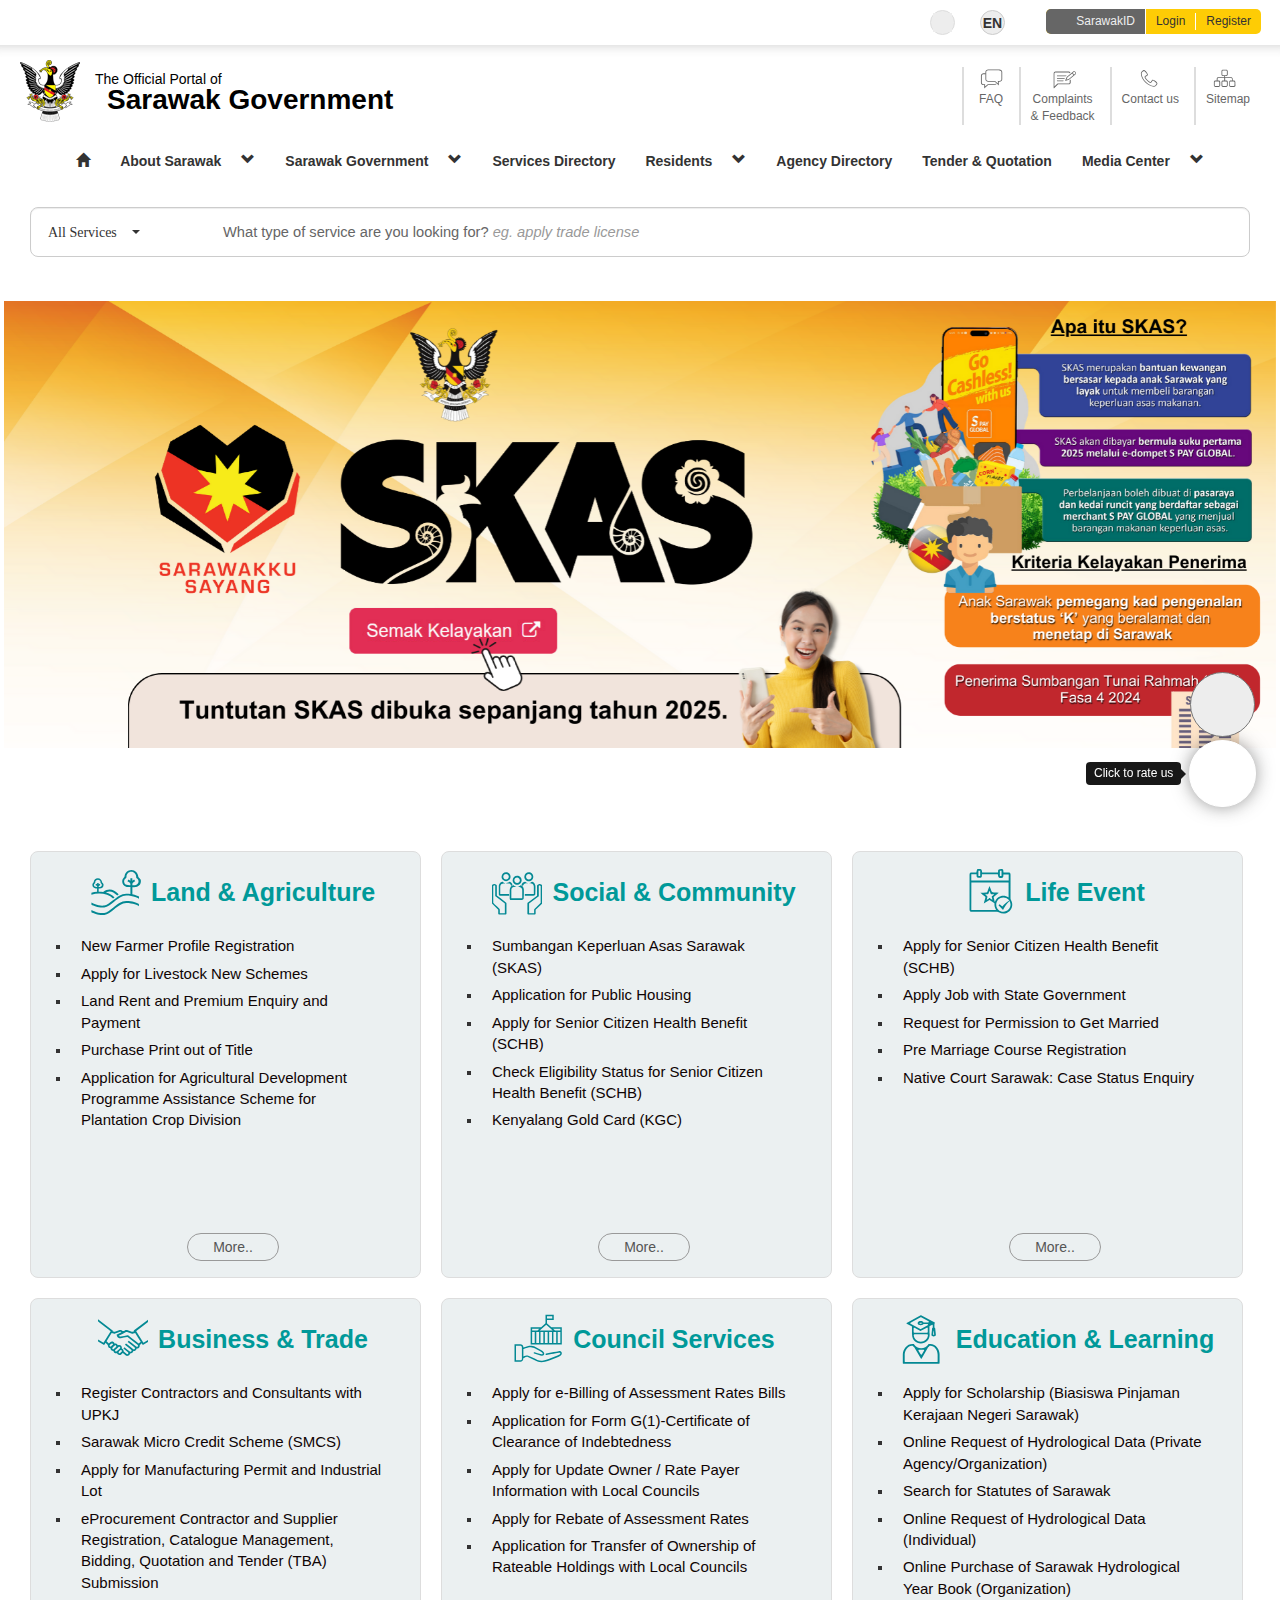
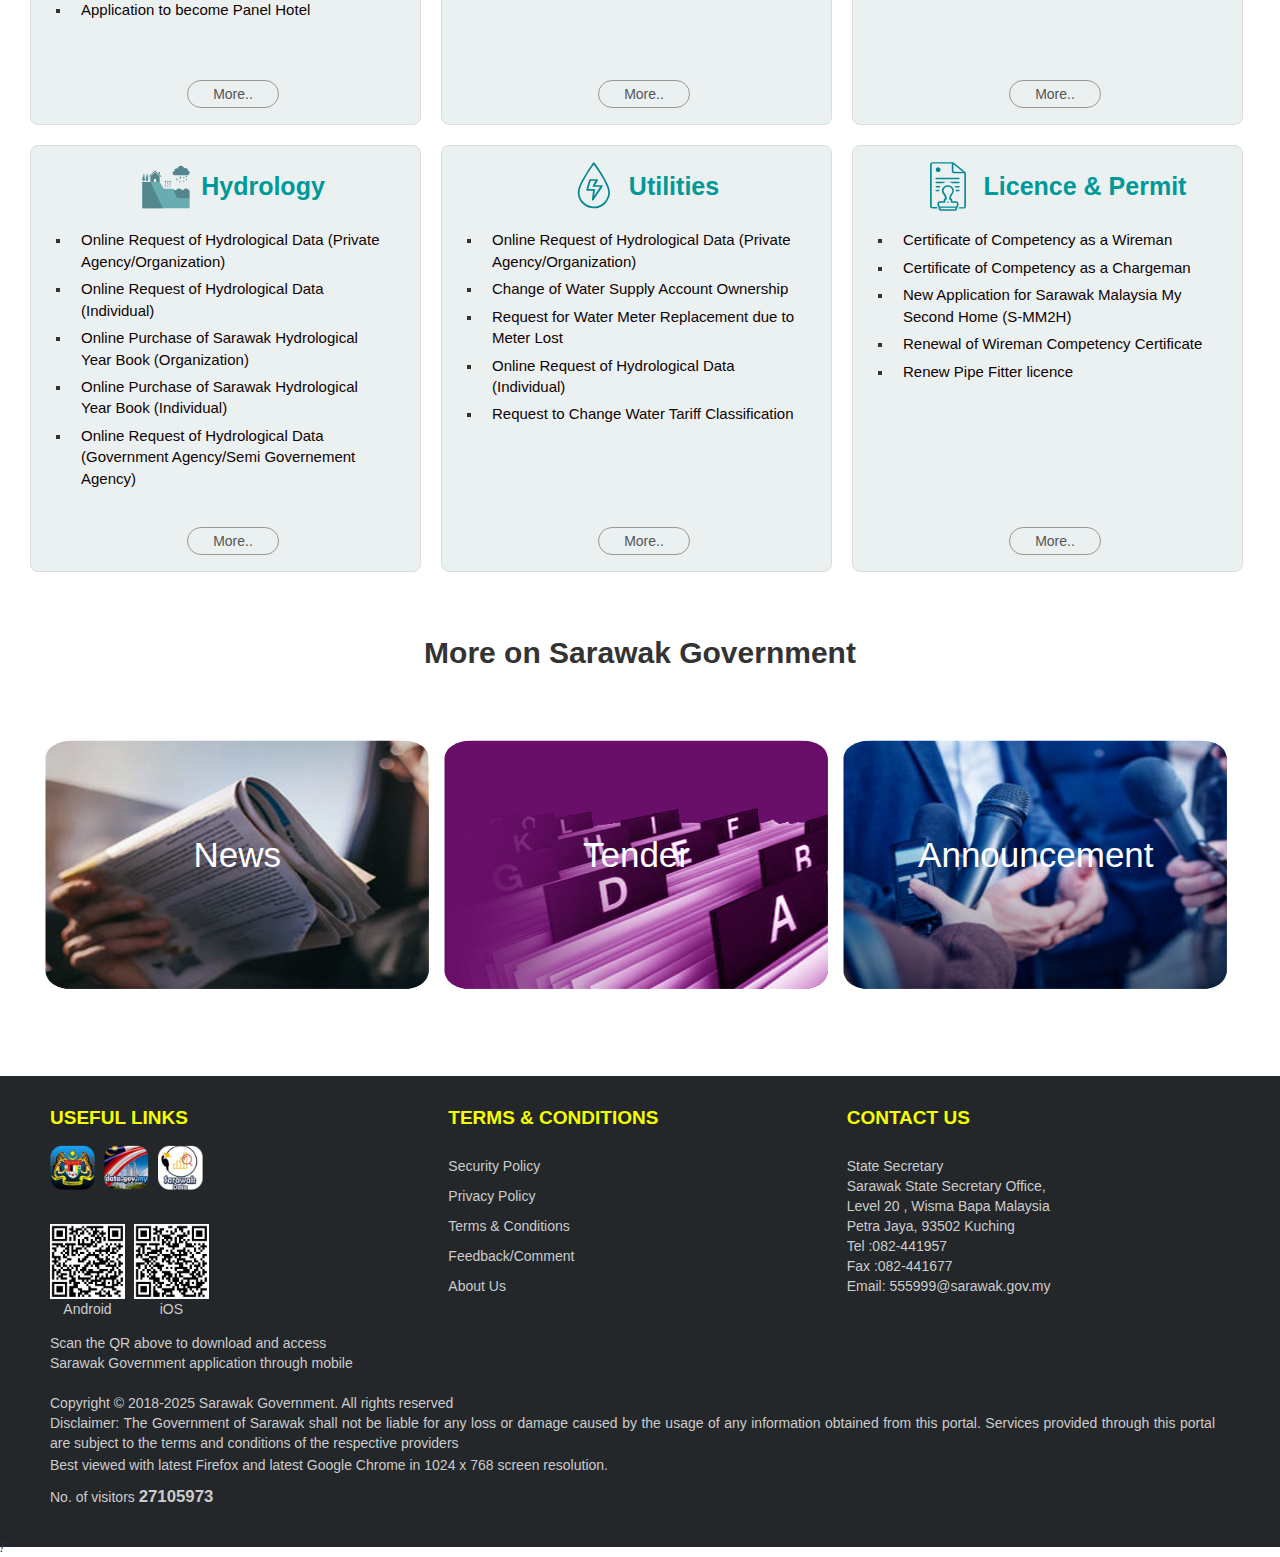
==== commit 2a648341: "Pop up message SKAS" ====
--- a/index.html
+++ b/index.html
@@ -25,6 +25,7 @@
 		content="Sarawak Government Official Portal is a single gateway to access the Sarawak State Government information and the online services provided by the Sarawak State Government.">
 	<meta name="title" content="The Official Portal of the Sarawak Government">
 	<link rel="stylesheet" href="https://maxcdn.bootstrapcdn.com/bootstrap/3.4.1/css/bootstrap.min.css">
+	<link rel="stylesheet" href="https://cdnjs.cloudflare.com/ajax/libs/font-awesome/4.7.0/css/font-awesome.min.css">
 	<link rel="stylesheet" href="./skas_files/glyphicons.css">
 	<link rel="stylesheet" href="./skas_files/glyphicons.css">
 	<link rel="stylesheet" href="./skas_files/flaticon.css">
@@ -33,8 +34,7 @@
 	<title>The Official Portal of the Sarawak Government</title>
 	<script type="text/javascript" crossorigin="anonymous" async=""
 		src="./skas_files/index.js.download"></script>
-	<script type="text/javascript"
-		src="./skas_files/jquery-1.11.1.min.js.download"></script>
+	<script type="text/javascript" src="./skas_files/jquery-1.11.1.min.js.download"></script>
 	<!--<script type="text/javascript" src="/moonlight/plugin/jquery/jquery-migrate-1.2.1.js"></script>-->
 
 	<script>
@@ -1772,13 +1772,17 @@
 										</a>
 										<ul id="sso-bar-lang-ul" class="sso-bar-ul sso-bar-lang-ul">
 											<li>
-												<a href="https://www.sarawak.gov.my/web/share/set_lang/?lang=bm"><span
-														class="fa fa-language" aria-hidden="true"></span> Bahasa
-													Malaysia</a>
+												<a href="index_bm.html">
+													<i class="fa fa-language"></i>
+													<!-- <span class="fa fa-language" aria-hidden="true"></span>  -->
+													Bahasa Malaysia</a>
 											</li>
 											<li>
-												<a href="https://www.sarawak.gov.my/web/share/set_lang/?lang=en"><span
-														class="fa fa-language" aria-hidden="true"></span> English</a>
+												<a href="index.html">
+													<i class="fa fa-language"></i>
+													<!-- <span class="fa fa-language" aria-hidden="true"></span> -->
+														English
+													</a>
 											</li>
 										</ul>
 									</div>
@@ -1846,6 +1850,7 @@
 								href="./skas_files/swkid_font_awesome.css">
 							<div id="swkid_plugin"
 								style="padding-left: 15px !important;position: absolute;top: -27px;right: 20px ">
+							</div>
 								<!--
 <div style="width: auto; position: relative;">
 --> <!-- <div class="swkid-wrapper">
@@ -1860,8 +1865,6 @@
 	<div id="swkid_plugin" style="padding-left: 5px;"></div>
 </div>-->
 								<!--</div>-->
-
-							</div>
 
 							<div class="t_row img_rotate menu-small" style="position: relative;top: 15px">
 								<div class="divider" style=""> </div>
@@ -2856,16 +2859,16 @@
 										<div class="" style="margin-right: 5px;">
 											<a id="dLabel" class="dropdown-toggle" data-toggle="dropdown" role="button"
 												aria-haspopup="true" aria-expanded="false" "="">
-						<div class=" swkheader-lang-button" "=""><span id=" lang-notification"
+										<div class=" swkheader-lang-button" "=""><span id=" lang-notification"
 												class="swkheader-lang-span" style="margin-left:1px">EN</span>
 										</div></a>
 
 										<ul class="dropdown-menu" aria-labelledby="dLabel"
 											style="margin-right:10%; right: 4px; left: auto;">
-											<li><a href="https://www.sarawak.gov.my/web/share/set_lang/?lang=bm">Bahasa
+											<li><a href="index_bm.html">Bahasa
 													Malaysia</a></li>
 											<li><a
-													href="https://www.sarawak.gov.my/web/share/set_lang/?lang=en">English</a>
+													href="index.html">English</a>
 											</li>
 										</ul>
 									</div>
@@ -2894,9 +2897,9 @@
 								<script>
 									function check_lang(dom_id) {
 										if (dom_id.checked == true) {
-											window.location = "https://www.sarawak.gov.my/web/share/set_lang/en";
+											window.location = "index.html";
 										} else {
-											window.location = "https://www.sarawak.gov.my/web/share/set_lang/bm";
+											window.location = "index_bm.html";
 										}
 									}
 									$(document).ready(function () {
@@ -5705,7 +5708,6 @@
 		data-target="#viewModal" style="padding: 0px 0px;">
 		<div id="e-rating" href="#" class="btn btn-primary btn-circle btn-lg e-rating" title="" data-toggle="tooltip"
 			data-placement="left" style="display: block;" data-original-title="Click to rate us">
-
 		</div>
 	</a>
 
@@ -5713,11 +5715,100 @@
 	<div id="lan_berambeh" href="#" class="btn btn-primary btn-circle btn-lg lan_berambeh"  title="Click to join Lan Berambeh" data-toggle="tooltip" data-placement="left">
 	</div></a-->
 
-	<a role="button" href="https://sarawak.gov.my/skas" title="Click to return on the top page"
-		style="padding: 0px 0px;">
+	<a role="button" title="Click to return to the top page"
+		style="padding: 0px 0px;" onclick="toggleContainer()">
 		<div id="skas" class="btn btn-primary btn-circle btn-lg skas" title="Click to SKSS" style="display: block;">
 		</div>
 	</a>
+
+	<div class="skas-container" style="display: none;">
+		<ol>
+			<li>
+				<a href="#">
+					Check Eligibility
+				</a>
+			</li>
+			<li>
+				<a href="#">
+					Apply Form
+				</a>
+			</li>
+		</ol>
+	</div>
+
+	<script>
+		function toggleContainer() {
+			const container = document.querySelector('.skas-container');
+			if (container.style.display === 'none' || container.style.display === '') {
+				container.style.display = 'block';
+			} else {
+				container.style.display = 'none';
+			}
+		}
+		document.addEventListener('click', function (event) {
+			const container = document.querySelector('.skas-container');
+			const button = document.querySelector('#skas');
+			if (container.style.display === 'block' && !container.contains(event.target) && !button.contains(event.target)) {
+				container.style.display = 'none';
+			}
+		});
+	</script>
+	<style>
+		.skas-container {
+			position: fixed;
+			display: flex;
+			flex-direction: column;
+			padding: 15px;
+			background-color: white;
+			bottom: 150px;
+			right: 100px;
+			border: 2px solid black;
+			border-radius: 15px;
+			box-shadow: 0 4px 6px rgba(0, 0, 0, 0.1);
+			max-width: 250px;
+		}
+	
+		.skas-container:before {
+			content: '';
+			position: absolute;
+			bottom: 37px;
+			right: -25px;
+			width: 0;
+			height: 0;
+			border-width: 12px;
+			border-style: solid;
+			border-color: transparent transparent transparent black;
+		}
+
+		.skas-container:after {
+			content: '';
+			position: absolute;
+			bottom: 40px;
+			right: -20px;
+			width: 0;
+			height: 0;
+			border-width: 10px;
+			border-style: solid;
+			border-color: transparent transparent transparent #ffffff;
+		}
+	
+		.skas-container ol {
+			list-style: none;
+			margin: 0;
+			padding: 0;
+		}
+	
+		.skas-container li {
+			padding: 10px 0;
+			font-family: Arial, sans-serif;
+			font-size: 14px;
+			color: #333;
+		}
+		.skas-container li a:hover{
+			color: #0099A1;
+		}
+	</style>
+	<div id="lhc_status_container" class="lhc-desktop" style=""><i title="New messages" id="unread-msg-number">!</i><a href="#" target="_blank" id="status-icon" class=""></a></div>
 
 	<style>
 		.skas {
